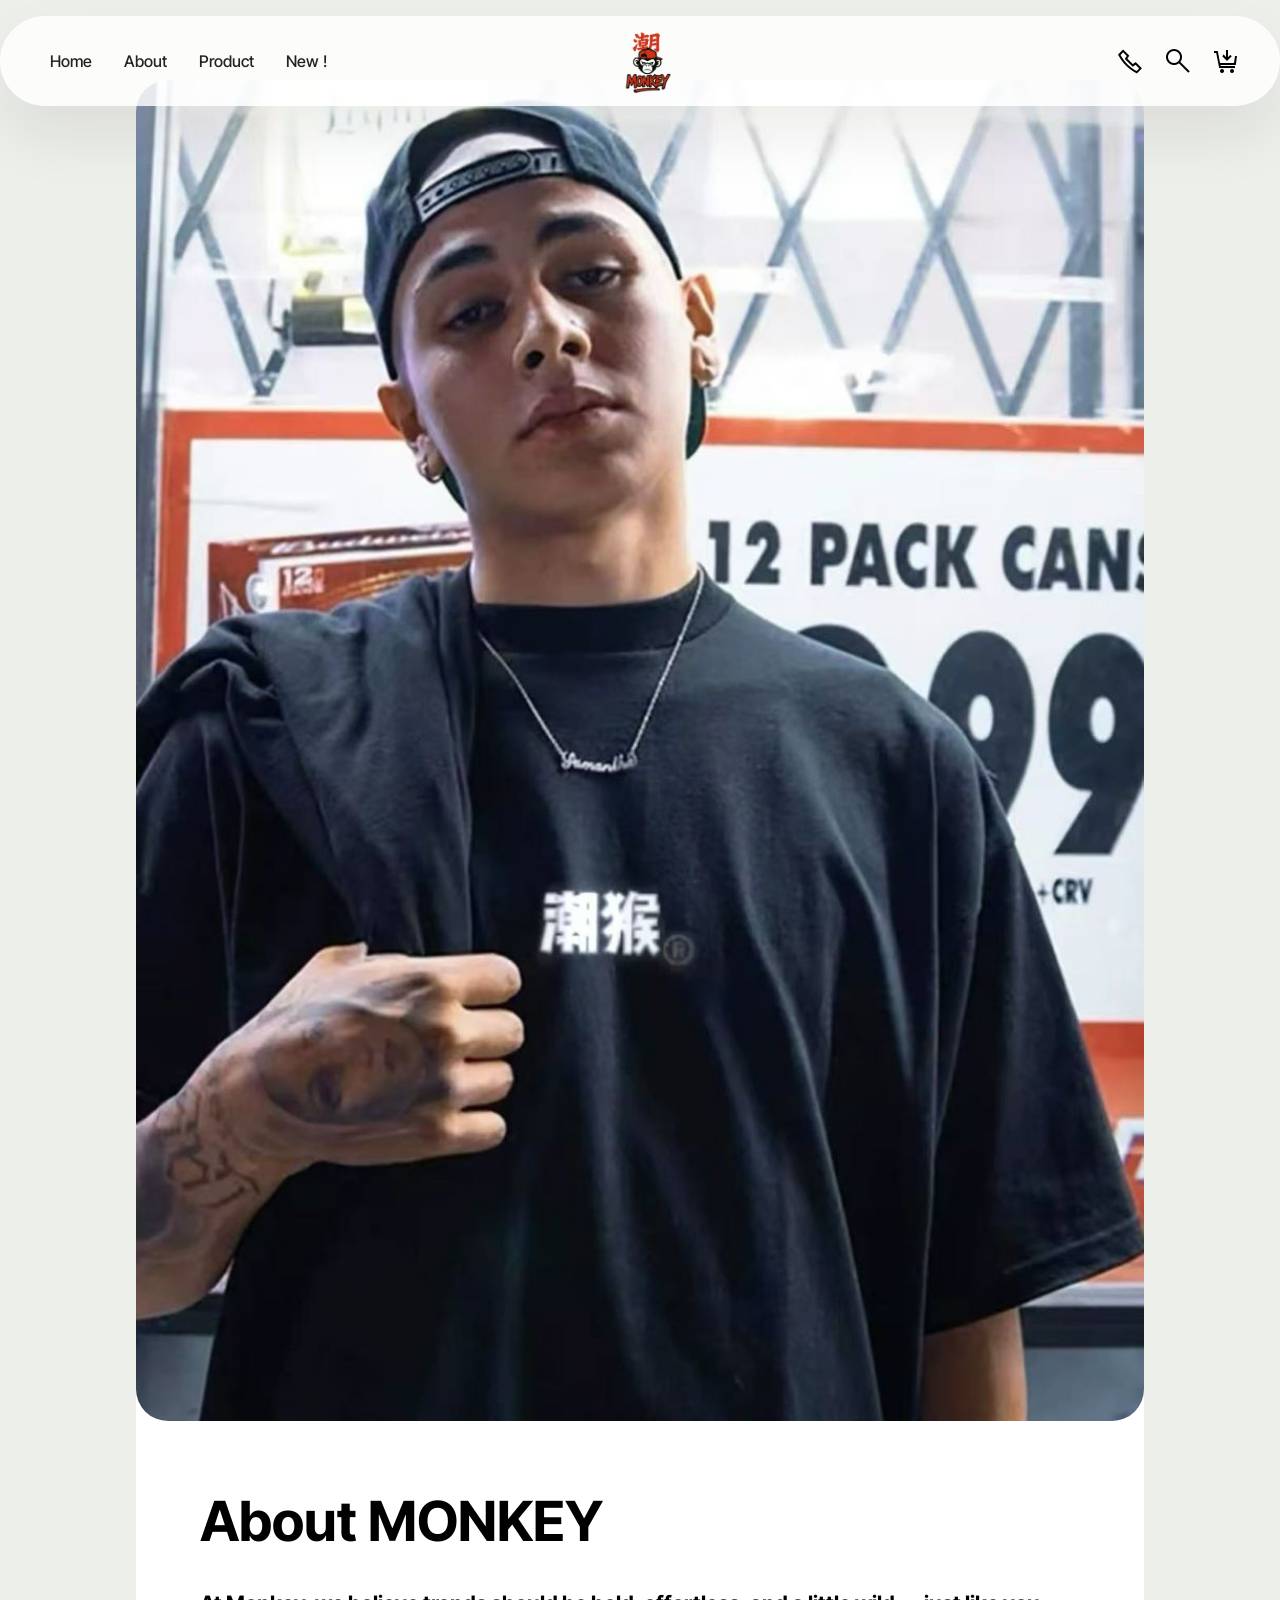
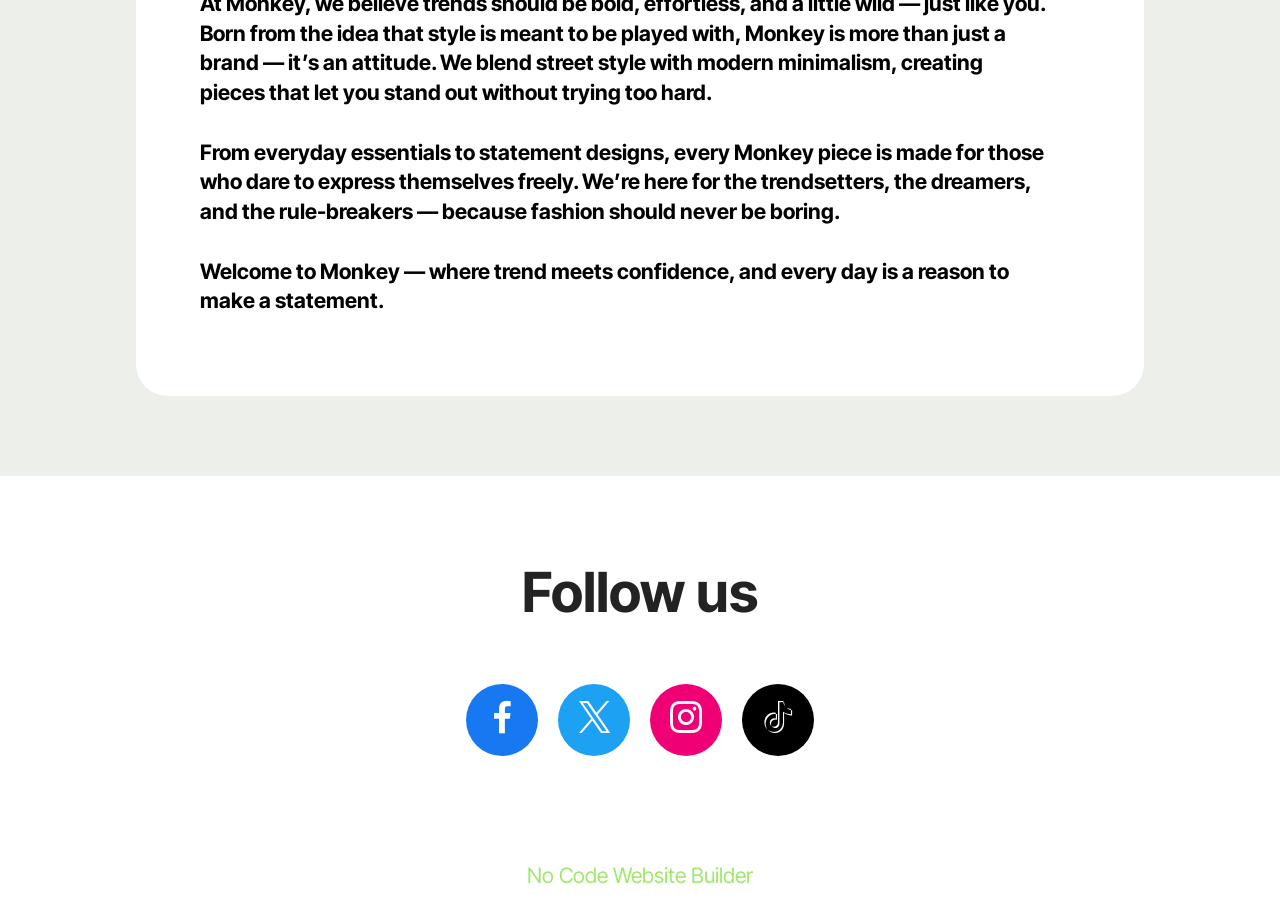
==== page1.html @ bb18af47 "create github pages" ====
<!DOCTYPE html>
<html  >
<head>
  <!-- Site made with Mobirise Website Builder v6.1.4, https://mobirise.com -->
  <meta charset="UTF-8">
  <meta http-equiv="X-UA-Compatible" content="IE=edge">
  <meta name="generator" content="Mobirise v6.1.4, mobirise.com">
  <meta name="viewport" content="width=device-width, initial-scale=1, minimum-scale=1">
  <link rel="shortcut icon" href="assets/images/monkey.jpg" type="image/x-icon">
  <meta name="description" content="">
  
  
  <title>About</title>
  <link rel="stylesheet" href="assets/web/assets/mobirise-icons2/mobirise2.css">
  <link rel="stylesheet" href="assets/bootstrap/css/bootstrap.min.css">
  <link rel="stylesheet" href="assets/dropdown/css/style.css">
  <link rel="stylesheet" href="assets/socicon/css/styles.css">
  <link rel="stylesheet" href="assets/theme/css/style.css">
  <link rel="preload" href="https://fonts.googleapis.com/css?family=Inter+Tight:100,200,300,400,500,600,700,800,900,100i,200i,300i,400i,500i,600i,700i,800i,900i&display=swap" as="style" onload="this.onload=null;this.rel='stylesheet'">
  <noscript><link rel="stylesheet" href="https://fonts.googleapis.com/css?family=Inter+Tight:100,200,300,400,500,600,700,800,900,100i,200i,300i,400i,500i,600i,700i,800i,900i&display=swap"></noscript>
  <link rel="preload" as="style" href="assets/mobirise/css/mbr-additional.css?v=KbBouA"><link rel="stylesheet" href="assets/mobirise/css/mbr-additional.css?v=KbBouA" type="text/css">

  
  
  
</head>
<body>
  
  <section data-bs-version="5.1" class="menu menu3 cid-uYOqZHu98b" once="menu" id="menu03-8">
	

	<nav class="navbar navbar-dropdown navbar-fixed-top navbar-expand-lg">
		<div class="container">
			<div class="navbar-brand">
				<span class="navbar-logo">
					<a href="index.html">
						<img src="assets/images/monkey-remove.png" alt="Mobirise Website Builder" style="height: 4rem;">
					</a>
				</span>
				
			</div>
			<button class="navbar-toggler" type="button" data-toggle="collapse" data-bs-toggle="collapse" data-target="#navbarSupportedContent" data-bs-target="#navbarSupportedContent" aria-controls="navbarNavAltMarkup" aria-expanded="false" aria-label="Toggle navigation">
				<div class="hamburger">
					<span></span>
					<span></span>
					<span></span>
					<span></span>
				</div>
			</button>
			<div class="collapse navbar-collapse" id="navbarSupportedContent">
				<ul class="navbar-nav nav-dropdown nav-right" data-app-modern-menu="true"><li class="nav-item">
						<a class="nav-link link text-black text-primary display-4" href="index.html">Home</a>
					</li><li class="nav-item"><a class="nav-link link text-black text-primary display-4" href="page1.html">About</a></li>
					<li class="nav-item">
						<a class="nav-link link text-black show text-primary display-4" href="page2.html" aria-expanded="false">Product</a>
					</li>
					<li class="nav-item">
						<a class="nav-link link text-black text-primary display-4" href="page3.html">New !</a>
					</li></ul>
				<div class="icons-menu">
					<a class="iconfont-wrapper" href="https://wa.me/601133230899?text=Hi here is MONKEY support ">
						<span class="p-2 mbr-iconfont mobi-mbri-phone mobi-mbri"></span>
					</a>
					<a class="iconfont-wrapper" href="https://mobiri.se">
						<span class="p-2 mbr-iconfont mobi-mbri-search mobi-mbri"></span>
					</a>
					<a class="iconfont-wrapper" href="https://mobiri.se">
						<span class="p-2 mbr-iconfont mobi-mbri-cart-add mobi-mbri"></span>
					</a>
					
				</div>
				
			</div>
		</div>
	</nav>
</section>

<section data-bs-version="5.1" class="article8 cid-uYUTw252ai" id="article08-a">
  

  
  
  <div class="container">
    <div class="row justify-content-center">
      <div class="card col-md-12 col-lg-10">
        <div class="card-wrapper">
          <div class="image-wrapper d-flex justify-content-center mb-4">
            <img src="assets/images/1.jpg" alt="Mobirise Website Builder">
          </div>
          <div class="card-content-text">
            <h3 class="card-title mbr-fonts-style mbr-white mt-3 mb-4 display-2"><strong>About MONKEY</strong></h3>
          <div class="row card-box align-left">
            <div class="item features-without-image col-12">
              <div class="item-wrapper">
                
                <p class="mbr-text mbr-fonts-style display-7"><strong>At Monkey, we believe trends should be bold, effortless, and a little wild — just like you.<br>Born from the idea that style is meant to be played with, Monkey is more than just a brand — it’s an attitude. We blend street style with modern minimalism, creating pieces that let you stand out without trying too hard.<br><br>From everyday essentials to statement designs, every Monkey piece is made for those who dare to express themselves freely. We’re here for the trendsetters, the dreamers, and the rule-breakers — because fashion should never be boring.<br><br>Welcome to Monkey — where trend meets confidence, and every day is a reason to make a statement.</strong></p>
              </div>
            </div>
            
            

            
          </div>
          </div>
        </div>
      </div>
    </div>
  </div>
</section>

<section data-bs-version="5.1" class="social4 cid-uYUTzIT2Ky" id="social04-b">
    
    
    

    <div class="container">
        <div class="media-container-row">
            <div class="col-12">
                <h3 class="mbr-section-title align-center mb-5 mbr-fonts-style display-2">
                    <strong>Follow us</strong>
                </h3>
                <div class="social-list align-center">
                    <a class="iconfont-wrapper bg-facebook m-2 " target="_blank" href="https://mobiri.se">
                        <span class="socicon-facebook socicon"></span>
                    </a>
                    <a class="iconfont-wrapper bg-twitter m-2" href="https://mobiri.se" target="_blank">
                        <span class="socicon-twitter socicon"></span>
                    </a>
                    <a class="iconfont-wrapper bg-instagram m-2" href="https://mobiri.se" target="_blank">
                        <span class="socicon-instagram socicon"></span>
                    </a>
                    
                    
                    
                    
                    
                    <a class="iconfont-wrapper bg-tiktok m-2" href="https://mobiri.se" target="_blank">
                        <span class="socicon-tiktok socicon"></span>
                    </a>
                    
                    
                </div>
            </div>
        </div>
    </div>
</section><section class="display-7" style="padding: 0;align-items: center;justify-content: center;flex-wrap: wrap;    align-content: center;display: flex;position: relative;height: 4rem;"><a href="https://mobiri.se/" style="flex: 1 1;height: 4rem;position: absolute;width: 100%;z-index: 1;"><img alt="" style="height: 4rem;" src="[data-uri]"></a><p style="margin: 0;text-align: center;" class="display-7">&#8204;</p><a style="z-index:1" href="https://mobirise.com/builder/no-code-website-builder.html">No Code Website Builder</a></section><script src="assets/bootstrap/js/bootstrap.bundle.min.js"></script>  <script src="assets/smoothscroll/smooth-scroll.js"></script>  <script src="assets/ytplayer/index.js"></script>  <script src="assets/dropdown/js/navbar-dropdown.js"></script>  <script src="assets/theme/js/script.js"></script>  
  
  
</body>
</html>
---- assets/web/assets/mobirise-icons2/mobirise2.css ----
@font-face {
  font-family: 'Moririse2';
  font-display: swap;
  src:  url('mobirise2.eot?f2bix4');
  src:  url('mobirise2.eot?f2bix4#iefix') format('embedded-opentype'),
    url('mobirise2.ttf?f2bix4') format('truetype'),
    url('mobirise2.woff?f2bix4') format('woff'),
    url('mobirise2.svg?f2bix4#mobirise2') format('svg');
  font-weight: normal;
  font-style: normal;
}

[class^="mobi-"], [class*=" mobi-"] {
  /* use !important to prevent issues with browser extensions that change fonts */
  font-family: 'Moririse2' !important;
  speak: none;
  font-style: normal;
  font-weight: normal;
  font-variant: normal;
  text-transform: none;
  line-height: 1;

  /* Better Font Rendering =========== */
  -webkit-font-smoothing: antialiased;
  -moz-osx-font-smoothing: grayscale;
}

.mobi-mbri-add-submenu:before {
  content: "\e900";
}
.mobi-mbri-alert:before {
  content: "\e901";
}
.mobi-mbri-align-center:before {
  content: "\e902";
}
.mobi-mbri-align-justify:before {
  content: "\e903";
}
.mobi-mbri-align-left:before {
  content: "\e904";
}
.mobi-mbri-align-right:before {
  content: "\e905";
}
.mobi-mbri-android:before {
  content: "\e906";
}
.mobi-mbri-apple:before {
  content: "\e907";
}
.mobi-mbri-arrow-down:before {
  content: "\e908";
}
.mobi-mbri-arrow-next:before {
  content: "\e909";
}
.mobi-mbri-arrow-prev:before {
  content: "\e90a";
}
.mobi-mbri-arrow-up:before {
  content: "\e90b";
}
.mobi-mbri-bold:before {
  content: "\e90c";
}
.mobi-mbri-bookmark:before {
  content: "\e90d";
}
.mobi-mbri-bootstrap:before {
  content: "\e90e";
}
.mobi-mbri-briefcase:before {
  content: "\e90f";
}
.mobi-mbri-browse:before {
  content: "\e910";
}
.mobi-mbri-bulleted-list:before {
  content: "\e911";
}
.mobi-mbri-calendar:before {
  content: "\e912";
}
.mobi-mbri-camera:before {
  content: "\e913";
}
.mobi-mbri-cart-add:before {
  content: "\e914";
}
.mobi-mbri-cart-full:before {
  content: "\e915";
}
.mobi-mbri-cash:before {
  content: "\e916";
}
.mobi-mbri-change-style:before {
  content: "\e917";
}
.mobi-mbri-chat:before {
  content: "\e918";
}
.mobi-mbri-clock:before {
  content: "\e919";
}
.mobi-mbri-close:before {
  content: "\e91a";
}
.mobi-mbri-cloud:before {
  content: "\e91b";
}
.mobi-mbri-code:before {
  content: "\e91c";
}
.mobi-mbri-contact-form:before {
  content: "\e91d";
}
.mobi-mbri-credit-card:before {
  content: "\e91e";
}
.mobi-mbri-cursor-click:before {
  content: "\e91f";
}
.mobi-mbri-cust-feedback:before {
  content: "\e920";
}
.mobi-mbri-database:before {
  content: "\e921";
}
.mobi-mbri-delivery:before {
  content: "\e922";
}
.mobi-mbri-desktop:before {
  content: "\e923";
}
.mobi-mbri-devices:before {
  content: "\e924";
}
.mobi-mbri-down:before {
  content: "\e925";
}
.mobi-mbri-download-2:before {
  content: "\e926";
}
.mobi-mbri-download:before {
  content: "\e927";
}
.mobi-mbri-drag-n-drop-2:before {
  content: "\e928";
}
.mobi-mbri-drag-n-drop:before {
  content: "\e929";
}
.mobi-mbri-edit-2:before {
  content: "\e92a";
}
.mobi-mbri-edit:before {
  content: "\e92b";
}
.mobi-mbri-error:before {
  content: "\e92c";
}
.mobi-mbri-extension:before {
  content: "\e92d";
}
.mobi-mbri-features:before {
  content: "\e92e";
}
.mobi-mbri-file:before {
  content: "\e92f";
}
.mobi-mbri-flag:before {
  content: "\e930";
}
.mobi-mbri-folder:before {
  content: "\e931";
}
.mobi-mbri-gift:before {
  content: "\e932";
}
.mobi-mbri-github:before {
  content: "\e933";
}
.mobi-mbri-globe-2:before {
  content: "\e934";
}
.mobi-mbri-globe:before {
  content: "\e935";
}
.mobi-mbri-growing-chart:before {
  content: "\e936";
}
.mobi-mbri-hearth:before {
  content: "\e937";
}
.mobi-mbri-help:before {
  content: "\e938";
}
.mobi-mbri-home:before {
  content: "\e939";
}
.mobi-mbri-hot-cup:before {
  content: "\e93a";
}
.mobi-mbri-idea:before {
  content: "\e93b";
}
.mobi-mbri-image-gallery:before {
  content: "\e93c";
}
.mobi-mbri-image-slider:before {
  content: "\e93d";
}
.mobi-mbri-info:before {
  content: "\e93e";
}
.mobi-mbri-italic:before {
  content: "\e93f";
}
.mobi-mbri-key:before {
  content: "\e940";
}
.mobi-mbri-laptop:before {
  content: "\e941";
}
.mobi-mbri-layers:before {
  content: "\e942";
}
.mobi-mbri-left-right:before {
  content: "\e943";
}
.mobi-mbri-left:before {
  content: "\e944";
}
.mobi-mbri-letter:before {
  content: "\e945";
}
.mobi-mbri-like:before {
  content: "\e946";
}
.mobi-mbri-link:before {
  content: "\e947";
}
.mobi-mbri-lock:before {
  content: "\e948";
}
.mobi-mbri-login:before {
  content: "\e949";
}
.mobi-mbri-logout:before {
  content: "\e94a";
}
.mobi-mbri-magic-stick:before {
  content: "\e94b";
}
.mobi-mbri-map-pin:before {
  content: "\e94c";
}
.mobi-mbri-menu:before {
  content: "\e94d";
}
.mobi-mbri-mobile-2:before {
  content: "\e94e";
}
.mobi-mbri-mobile-horizontal:before {
  content: "\e94f";
}
.mobi-mbri-mobile:before {
  content: "\e950";
}
.mobi-mbri-mobirise:before {
  content: "\e951";
}
.mobi-mbri-more-horizontal:before {
  content: "\e952";
}
.mobi-mbri-more-vertical:before {
  content: "\e953";
}
.mobi-mbri-music:before {
  content: "\e954";
}
.mobi-mbri-new-file:before {
  content: "\e955";
}
.mobi-mbri-numbered-list:before {
  content: "\e956";
}
.mobi-mbri-opened-folder:before {
  content: "\e957";
}
.mobi-mbri-pages:before {
  content: "\e958";
}
.mobi-mbri-paper-plane:before {
  content: "\e959";
}
.mobi-mbri-paperclip:before {
  content: "\e95a";
}
.mobi-mbri-phone:before {
  content: "\e95b";
}
.mobi-mbri-photo:before {
  content: "\e95c";
}
.mobi-mbri-photos:before {
  content: "\e95d";
}
.mobi-mbri-pin:before {
  content: "\e95e";
}
.mobi-mbri-play:before {
  content: "\e95f";
}
.mobi-mbri-plus:before {
  content: "\e960";
}
.mobi-mbri-preview:before {
  content: "\e961";
}
.mobi-mbri-print:before {
  content: "\e962";
}
.mobi-mbri-protect:before {
  content: "\e963";
}
.mobi-mbri-question:before {
  content: "\e964";
}
.mobi-mbri-quote-left:before {
  content: "\e965";
}
.mobi-mbri-quote-right:before {
  content: "\e966";
}
.mobi-mbri-redo:before {
  content: "\e967";
}
.mobi-mbri-refresh:before {
  content: "\e968";
}
.mobi-mbri-responsive-2:before {
  content: "\e969";
}
.mobi-mbri-responsive:before {
  content: "\e96a";
}
.mobi-mbri-right:before {
  content: "\e96b";
}
.mobi-mbri-rocket:before {
  content: "\e96c";
}
.mobi-mbri-sad-face:before {
  content: "\e96d";
}
.mobi-mbri-sale:before {
  content: "\e96e";
}
.mobi-mbri-save:before {
  content: "\e96f";
}
.mobi-mbri-search:before {
  content: "\e970";
}
.mobi-mbri-setting-2:before {
  content: "\e971";
}
.mobi-mbri-setting-3:before {
  content: "\e972";
}
.mobi-mbri-setting:before {
  content: "\e973";
}
.mobi-mbri-share:before {
  content: "\e974";
}
.mobi-mbri-shopping-bag:before {
  content: "\e975";
}
.mobi-mbri-shopping-basket:before {
  content: "\e976";
}
.mobi-mbri-shopping-cart:before {
  content: "\e977";
}
.mobi-mbri-sites:before {
  content: "\e978";
}
.mobi-mbri-smile-face:before {
  content: "\e979";
}
.mobi-mbri-speed:before {
  content: "\e97a";
}
.mobi-mbri-star:before {
  content: "\e97b";
}
.mobi-mbri-success:before {
  content: "\e97c";
}
.mobi-mbri-sun:before {
  content: "\e97d";
}
.mobi-mbri-sun2:before {
  content: "\e97e";
}
.mobi-mbri-tablet-vertical:before {
  content: "\e97f";
}
.mobi-mbri-tablet:before {
  content: "\e980";
}
.mobi-mbri-target:before {
  content: "\e981";
}
.mobi-mbri-timer:before {
  content: "\e982";
}
.mobi-mbri-to-ftp:before {
  content: "\e983";
}
.mobi-mbri-to-local-drive:before {
  content: "\e984";
}
.mobi-mbri-touch-swipe:before {
  content: "\e985";
}
.mobi-mbri-touch:before {
  content: "\e986";
}
.mobi-mbri-trash:before {
  content: "\e987";
}
.mobi-mbri-underline:before {
  content: "\e988";
}
.mobi-mbri-undo:before {
  content: "\e989";
}
.mobi-mbri-unlink:before {
  content: "\e98a";
}
.mobi-mbri-unlock:before {
  content: "\e98b";
}
.mobi-mbri-up-down:before {
  content: "\e98c";
}
.mobi-mbri-up:before {
  content: "\e98d";
}
.mobi-mbri-update:before {
  content: "\e98e";
}
.mobi-mbri-upload-2:before {
  content: "\e98f";
}
.mobi-mbri-upload:before {
  content: "\e990";
}
.mobi-mbri-user-2:before {
  content: "\e991";
}
.mobi-mbri-user:before {
  content: "\e992";
}
.mobi-mbri-users:before {
  content: "\e993";
}
.mobi-mbri-video-play:before {
  content: "\e994";
}
.mobi-mbri-video:before {
  content: "\e995";
}
.mobi-mbri-watch:before {
  content: "\e996";
}
.mobi-mbri-website-theme-2:before {
  content: "\e997";
}
.mobi-mbri-website-theme:before {
  content: "\e998";
}
.mobi-mbri-wifi:before {
  content: "\e999";
}
.mobi-mbri-windows:before {
  content: "\e99a";
}
.mobi-mbri-zoom-in:before {
  content: "\e99b";
}
.mobi-mbri-zoom-out:before {
  content: "\e99c";
}
---- assets/dropdown/css/style.css ----
.navbar-dropdown {
  left: 0;
  padding: 0;
  position: absolute;
  right: 0;
  top: 0;
  transition: all 0.45s ease;
  z-index: 1030;
  background: #282828; }
  .navbar-dropdown .navbar-logo {
    margin-right: 0.8rem;
    transition: margin 0.3s ease-in-out;
    vertical-align: middle; }
    .navbar-dropdown .navbar-logo img {
      height: 3.125rem;
      transition: all 0.3s ease-in-out; }
    .navbar-dropdown .navbar-logo.mbr-iconfont {
      font-size: 3.125rem;
      line-height: 3.125rem; }
  .navbar-dropdown .navbar-caption {
    font-weight: 700;
    white-space: normal;
    vertical-align: -4px;
    line-height: 3.125rem !important; }
    .navbar-dropdown .navbar-caption, .navbar-dropdown .navbar-caption:hover {
      color: inherit;
      text-decoration: none; }
  .navbar-dropdown .mbr-iconfont + .navbar-caption {
    vertical-align: -1px; }
  .navbar-dropdown.navbar-fixed-top {
    position: fixed; }
  .navbar-dropdown .navbar-brand span {
    vertical-align: -4px; }
  .navbar-dropdown.bg-color.transparent {
    background: none; }
  .navbar-dropdown.navbar-short .navbar-brand {
    padding: 0.625rem 0; }
    .navbar-dropdown.navbar-short .navbar-brand span {
      vertical-align: -1px; }
  .navbar-dropdown.navbar-short .navbar-caption {
    line-height: 2.375rem !important;
    vertical-align: -2px; }
  .navbar-dropdown.navbar-short .navbar-logo {
    margin-right: 0.5rem; }
    .navbar-dropdown.navbar-short .navbar-logo img {
      height: 2.375rem; }
    .navbar-dropdown.navbar-short .navbar-logo.mbr-iconfont {
      font-size: 2.375rem;
      line-height: 2.375rem; }
  .navbar-dropdown.navbar-short .mbr-table-cell {
    height: 3.625rem; }
  .navbar-dropdown .navbar-close {
    left: 0.6875rem;
    position: fixed;
    top: 0.75rem;
    z-index: 1000; }
  .navbar-dropdown .hamburger-icon {
    content: "";
    display: inline-block;
    vertical-align: middle;
    width: 16px;
    -webkit-box-shadow: 0 -6px 0 1px #282828,0 0 0 1px #282828,0 6px 0 1px #282828;
    -moz-box-shadow: 0 -6px 0 1px #282828,0 0 0 1px #282828,0 6px 0 1px #282828;
    box-shadow: 0 -6px 0 1px #282828,0 0 0 1px #282828,0 6px 0 1px #282828; }

.dropdown-menu .dropdown-toggle[data-toggle="dropdown-submenu"]::after {
  border-bottom: 0.35em solid transparent;
  border-left: 0.35em solid;
  border-right: 0;
  border-top: 0.35em solid transparent;
  margin-left: 0.3rem; }

.dropdown-menu .dropdown-item:focus {
  outline: 0; }

.nav-dropdown {
  font-size: 0.75rem;
  font-weight: 500;
  height: auto !important; }
  .nav-dropdown .nav-btn {
    padding-left: 1rem; }
  .nav-dropdown .link {
    margin: .667em 1.667em;
    font-weight: 500;
    padding: 0;
    transition: color .2s ease-in-out; }
    .nav-dropdown .link.dropdown-toggle {
      margin-right: 2.583em; }
      .nav-dropdown .link.dropdown-toggle::after {
        margin-left: .25rem;
        border-top: 0.35em solid;
        border-right: 0.35em solid transparent;
        border-left: 0.35em solid transparent;
        border-bottom: 0; }
      .nav-dropdown .link.dropdown-toggle[aria-expanded="true"] {
        margin: 0;
        padding: 0.667em 3.263em  0.667em 1.667em; }
  .nav-dropdown .link::after,
  .nav-dropdown .dropdown-item::after {
    color: inherit; }
  .nav-dropdown .btn {
    font-size: 0.75rem;
    font-weight: 700;
    letter-spacing: 0;
    margin-bottom: 0;
    padding-left: 1.25rem;
    padding-right: 1.25rem; }
  .nav-dropdown .dropdown-menu {
    border-radius: 0;
    border: 0;
    left: 0;
    margin: 0;
    padding-bottom: 1.25rem;
    padding-top: 1.25rem;
    position: relative; }
  .nav-dropdown .dropdown-submenu {
    margin-left: 0.125rem;
    top: 0; }
  .nav-dropdown .dropdown-item {
    font-weight: 500;
    line-height: 2;
    padding: 0.3846em 4.615em 0.3846em 1.5385em;
    position: relative;
    transition: color .2s ease-in-out, background-color .2s ease-in-out; }
    .nav-dropdown .dropdown-item::after {
      margin-top: -0.3077em;
      position: absolute;
      right: 1.1538em;
      top: 50%; }
    .nav-dropdown .dropdown-item:focus, .nav-dropdown .dropdown-item:hover {
      background: none; }

@media (max-width: 767px) {
  .nav-dropdown.navbar-toggleable-sm {
    bottom: 0;
    display: none;
    left: 0;
    overflow-x: hidden;
    position: fixed;
    top: 0;
    transform: translateX(-100%);
    -ms-transform: translateX(-100%);
    -webkit-transform: translateX(-100%);
    width: 18.75rem;
    z-index: 999; } }
.nav-dropdown.navbar-toggleable-xl {
  bottom: 0;
  display: none;
  left: 0;
  overflow-x: hidden;
  position: fixed;
  top: 0;
  transform: translateX(-100%);
  -ms-transform: translateX(-100%);
  -webkit-transform: translateX(-100%);
  width: 18.75rem;
  z-index: 999; }

.nav-dropdown-sm {
  display: block !important;
  overflow-x: hidden;
  overflow: auto;
  padding-top: 3.875rem; }
  .nav-dropdown-sm::after {
    content: "";
    display: block;
    height: 3rem;
    width: 100%; }
  .nav-dropdown-sm.collapse.in ~ .navbar-close {
    display: block !important; }
  .nav-dropdown-sm.collapsing, .nav-dropdown-sm.collapse.in {
    transform: translateX(0);
    -ms-transform: translateX(0);
    -webkit-transform: translateX(0);
    transition: all 0.25s ease-out;
    -webkit-transition: all 0.25s ease-out;
    background: #282828; }
  .nav-dropdown-sm.collapsing[aria-expanded="false"] {
    transform: translateX(-100%);
    -ms-transform: translateX(-100%);
    -webkit-transform: translateX(-100%); }
  .nav-dropdown-sm .nav-item {
    display: block;
    margin-left: 0 !important;
    padding-left: 0; }
  .nav-dropdown-sm .link,
  .nav-dropdown-sm .dropdown-item {
    border-top: 1px dotted rgba(255, 255, 255, 0.1);
    font-size: 0.8125rem;
    line-height: 1.6;
    margin: 0 !important;
    padding: 0.875rem 2.4rem 0.875rem 1.5625rem !important;
    position: relative;
    white-space: normal; }
    .nav-dropdown-sm .link:focus, .nav-dropdown-sm .link:hover,
    .nav-dropdown-sm .dropdown-item:focus,
    .nav-dropdown-sm .dropdown-item:hover {
      background: rgba(0, 0, 0, 0.2) !important;
      color: #c0a375; }
  .nav-dropdown-sm .nav-btn {
    position: relative;
    padding: 1.5625rem 1.5625rem 0 1.5625rem; }
    .nav-dropdown-sm .nav-btn::before {
      border-top: 1px dotted rgba(255, 255, 255, 0.1);
      content: "";
      left: 0;
      position: absolute;
      top: 0;
      width: 100%; }
    .nav-dropdown-sm .nav-btn + .nav-btn {
      padding-top: 0.625rem; }
      .nav-dropdown-sm .nav-btn + .nav-btn::before {
        display: none; }
  .nav-dropdown-sm .btn {
    padding: 0.625rem 0; }
  .nav-dropdown-sm .dropdown-toggle[data-toggle="dropdown-submenu"]::after {
    margin-left: .25rem;
    border-top: 0.35em solid;
    border-right: 0.35em solid transparent;
    border-left: 0.35em solid transparent;
    border-bottom: 0; }
  .nav-dropdown-sm .dropdown-toggle[data-toggle="dropdown-submenu"][aria-expanded="true"]::after {
    border-top: 0;
    border-right: 0.35em solid transparent;
    border-left: 0.35em solid transparent;
    border-bottom: 0.35em solid; }
  .nav-dropdown-sm .dropdown-menu {
    margin: 0;
    padding: 0;
    position: relative;
    top: 0;
    left: 0;
    width: 100%;
    border: 0;
    float: none;
    border-radius: 0;
    background: none; }
  .nav-dropdown-sm .dropdown-submenu {
    left: 100%;
    margin-left: 0.125rem;
    margin-top: -1.25rem;
    top: 0; }

.navbar-toggleable-sm .nav-dropdown .dropdown-menu {
  position: absolute; }

.navbar-toggleable-sm .nav-dropdown .dropdown-submenu {
  left: 100%;
  margin-left: 0.125rem;
  margin-top: -1.25rem;
  top: 0; }

.navbar-toggleable-sm.opened .nav-dropdown .dropdown-menu {
  position: relative; }

.navbar-toggleable-sm.opened .nav-dropdown .dropdown-submenu {
  left: 0;
  margin-left: 00rem;
  margin-top: 0rem;
  top: 0; }

.is-builder .nav-dropdown.collapsing {
  transition: none !important; }
---- assets/socicon/css/styles.css ----
@charset "UTF-8";

@font-face {
  font-family: 'Socicon';
  src:  url('../fonts/socicon.eot');
  src:  url('../fonts/socicon.eot?#iefix') format('embedded-opentype'),
    url('../fonts/socicon.woff2') format('woff2'),
    url('../fonts/socicon.ttf') format('truetype'),
    url('../fonts/socicon.woff') format('woff'),
    url('../fonts/socicon.svg#socicon') format('svg');
  font-weight: normal;
  font-style: normal;
  font-display: swap;
}

[data-icon]:before {
  font-family: "socicon" !important;
  content: attr(data-icon);
  font-style: normal !important;
  font-weight: normal !important;
  font-variant: normal !important;
  text-transform: none !important;
  speak: none;
  line-height: 1;
  -webkit-font-smoothing: antialiased;
  -moz-osx-font-smoothing: grayscale;
}

[class^="socicon-"], [class*=" socicon-"] {
  /* use !important to prevent issues with browser extensions that change fonts */
  font-family: 'Socicon' !important;
  speak: none;
  font-style: normal;
  font-weight: normal;
  font-variant: normal;
  text-transform: none;
  line-height: 1;

  /* Better Font Rendering =========== */
  -webkit-font-smoothing: antialiased;
  -moz-osx-font-smoothing: grayscale;
}

.socicon-500px:before {
  content: "\e000";
}
.socicon-8tracks:before {
  content: "\e001";
}
.socicon-airbnb:before {
  content: "\e002";
}
.socicon-alliance:before {
  content: "\e003";
}
.socicon-amazon:before {
  content: "\e004";
}
.socicon-amplement:before {
  content: "\e005";
}
.socicon-android:before {
  content: "\e006";
}
.socicon-angellist:before {
  content: "\e007";
}
.socicon-apple:before {
  content: "\e008";
}
.socicon-appnet:before {
  content: "\e009";
}
.socicon-baidu:before {
  content: "\e00a";
}
.socicon-bandcamp:before {
  content: "\e00b";
}
.socicon-battlenet:before {
  content: "\e00c";
}
.socicon-mixer:before {
  content: "\e00d";
}
.socicon-bebee:before {
  content: "\e00e";
}
.socicon-bebo:before {
  content: "\e00f";
}
.socicon-behance:before {
  content: "\e010";
}
.socicon-blizzard:before {
  content: "\e011";
}
.socicon-blogger:before {
  content: "\e012";
}
.socicon-buffer:before {
  content: "\e013";
}
.socicon-chrome:before {
  content: "\e014";
}
.socicon-coderwall:before {
  content: "\e015";
}
.socicon-curse:before {
  content: "\e016";
}
.socicon-dailymotion:before {
  content: "\e017";
}
.socicon-deezer:before {
  content: "\e018";
}
.socicon-delicious:before {
  content: "\e019";
}
.socicon-deviantart:before {
  content: "\e01a";
}
.socicon-diablo:before {
  content: "\e01b";
}
.socicon-digg:before {
  content: "\e01c";
}
.socicon-discord:before {
  content: "\e01d";
}
.socicon-disqus:before {
  content: "\e01e";
}
.socicon-douban:before {
  content: "\e01f";
}
.socicon-draugiem:before {
  content: "\e020";
}
.socicon-dribbble:before {
  content: "\e021";
}
.socicon-drupal:before {
  content: "\e022";
}
.socicon-ebay:before {
  content: "\e023";
}
.socicon-ello:before {
  content: "\e024";
}
.socicon-endomodo:before {
  content: "\e025";
}
.socicon-envato:before {
  content: "\e026";
}
.socicon-etsy:before {
  content: "\e027";
}
.socicon-facebook:before {
  content: "\e028";
}
.socicon-feedburner:before {
  content: "\e029";
}
.socicon-filmweb:before {
  content: "\e02a";
}
.socicon-firefox:before {
  content: "\e02b";
}
.socicon-flattr:before {
  content: "\e02c";
}
.socicon-flickr:before {
  content: "\e02d";
}
.socicon-formulr:before {
  content: "\e02e";
}
.socicon-forrst:before {
  content: "\e02f";
}
.socicon-foursquare:before {
  content: "\e030";
}
.socicon-friendfeed:before {
  content: "\e031";
}
.socicon-github:before {
  content: "\e032";
}
.socicon-goodreads:before {
  content: "\e033";
}
.socicon-google:before {
  content: "\e034";
}
.socicon-googlescholar:before {
  content: "\e035";
}
.socicon-googlegroups:before {
  content: "\e036";
}
.socicon-googlephotos:before {
  content: "\e037";
}
.socicon-googleplus:before {
  content: "\e038";
}
.socicon-grooveshark:before {
  content: "\e039";
}
.socicon-hackerrank:before {
  content: "\e03a";
}
.socicon-hearthstone:before {
  content: "\e03b";
}
.socicon-hellocoton:before {
  content: "\e03c";
}
.socicon-heroes:before {
  content: "\e03d";
}
.socicon-smashcast:before {
  content: "\e03e";
}
.socicon-horde:before {
  content: "\e03f";
}
.socicon-houzz:before {
  content: "\e040";
}
.socicon-icq:before {
  content: "\e041";
}
.socicon-identica:before {
  content: "\e042";
}
.socicon-imdb:before {
  content: "\e043";
}
.socicon-instagram:before {
  content: "\e044";
}
.socicon-issuu:before {
  content: "\e045";
}
.socicon-istock:before {
  content: "\e046";
}
.socicon-itunes:before {
  content: "\e047";
}
.socicon-keybase:before {
  content: "\e048";
}
.socicon-lanyrd:before {
  content: "\e049";
}
.socicon-lastfm:before {
  content: "\e04a";
}
.socicon-line:before {
  content: "\e04b";
}
.socicon-linkedin:before {
  content: "\e04c";
}
.socicon-livejournal:before {
  content: "\e04d";
}
.socicon-lyft:before {
  content: "\e04e";
}
.socicon-macos:before {
  content: "\e04f";
}
.socicon-mail:before {
  content: "\e050";
}
.socicon-medium:before {
  content: "\e051";
}
.socicon-meetup:before {
  content: "\e052";
}
.socicon-mixcloud:before {
  content: "\e053";
}
.socicon-modelmayhem:before {
  content: "\e054";
}
.socicon-mumble:before {
  content: "\e055";
}
.socicon-myspace:before {
  content: "\e056";
}
.socicon-newsvine:before {
  content: "\e057";
}
.socicon-nintendo:before {
  content: "\e058";
}
.socicon-npm:before {
  content: "\e059";
}
.socicon-odnoklassniki:before {
  content: "\e05a";
}
.socicon-openid:before {
  content: "\e05b";
}
.socicon-opera:before {
  content: "\e05c";
}
.socicon-outlook:before {
  content: "\e05d";
}
.socicon-overwatch:before {
  content: "\e05e";
}
.socicon-patreon:before {
  content: "\e05f";
}
.socicon-paypal:before {
  content: "\e060";
}
.socicon-periscope:before {
  content: "\e061";
}
.socicon-persona:before {
  content: "\e062";
}
.socicon-pinterest:before {
  content: "\e063";
}
.socicon-play:before {
  content: "\e064";
}
.socicon-player:before {
  content: "\e065";
}
.socicon-playstation:before {
  content: "\e066";
}
.socicon-pocket:before {
  content: "\e067";
}
.socicon-qq:before {
  content: "\e068";
}
.socicon-quora:before {
  content: "\e069";
}
.socicon-raidcall:before {
  content: "\e06a";
}
.socicon-ravelry:before {
  content: "\e06b";
}
.socicon-reddit:before {
  content: "\e06c";
}
.socicon-renren:before {
  content: "\e06d";
}
.socicon-researchgate:before {
  content: "\e06e";
}
.socicon-residentadvisor:before {
  content: "\e06f";
}
.socicon-reverbnation:before {
  content: "\e070";
}
.socicon-rss:before {
  content: "\e071";
}
.socicon-sharethis:before {
  content: "\e072";
}
.socicon-skype:before {
  content: "\e073";
}
.socicon-slideshare:before {
  content: "\e074";
}
.socicon-smugmug:before {
  content: "\e075";
}
.socicon-snapchat:before {
  content: "\e076";
}
.socicon-songkick:before {
  content: "\e077";
}
.socicon-soundcloud:before {
  content: "\e078";
}
.socicon-spotify:before {
  content: "\e079";
}
.socicon-stackexchange:before {
  content: "\e07a";
}
.socicon-stackoverflow:before {
  content: "\e07b";
}
.socicon-starcraft:before {
  content: "\e07c";
}
.socicon-stayfriends:before {
  content: "\e07d";
}
.socicon-steam:before {
  content: "\e07e";
}
.socicon-storehouse:before {
  content: "\e07f";
}
.socicon-strava:before {
  content: "\e080";
}
.socicon-streamjar:before {
  content: "\e081";
}
.socicon-stumbleupon:before {
  content: "\e082";
}
.socicon-swarm:before {
  content: "\e083";
}
.socicon-teamspeak:before {
  content: "\e084";
}
.socicon-teamviewer:before {
  content: "\e085";
}
.socicon-technorati:before {
  content: "\e086";
}
.socicon-telegram:before {
  content: "\e087";
}
.socicon-tripadvisor:before {
  content: "\e088";
}
.socicon-tripit:before {
  content: "\e089";
}
.socicon-triplej:before {
  content: "\e08a";
}
.socicon-tumblr:before {
  content: "\e08b";
}
.socicon-twitch:before {
  content: "\e08c";
}
.socicon-twitter:before {
  content: "\e08d";
}
.socicon-uber:before {
  content: "\e08e";
}
.socicon-ventrilo:before {
  content: "\e08f";
}
.socicon-viadeo:before {
  content: "\e090";
}
.socicon-viber:before {
  content: "\e091";
}
.socicon-viewbug:before {
  content: "\e092";
}
.socicon-vimeo:before {
  content: "\e093";
}
.socicon-vine:before {
  content: "\e094";
}
.socicon-vkontakte:before {
  content: "\e095";
}
.socicon-warcraft:before {
  content: "\e096";
}
.socicon-wechat:before {
  content: "\e097";
}
.socicon-weibo:before {
  content: "\e098";
}
.socicon-whatsapp:before {
  content: "\e099";
}
.socicon-wikipedia:before {
  content: "\e09a";
}
.socicon-windows:before {
  content: "\e09b";
}
.socicon-wordpress:before {
  content: "\e09c";
}
.socicon-wykop:before {
  content: "\e09d";
}
.socicon-xbox:before {
  content: "\e09e";
}
.socicon-xing:before {
  content: "\e09f";
}
.socicon-yahoo:before {
  content: "\e0a0";
}
.socicon-yammer:before {
  content: "\e0a1";
}
.socicon-yandex:before {
  content: "\e0a2";
}
.socicon-yelp:before {
  content: "\e0a3";
}
.socicon-younow:before {
  content: "\e0a4";
}
.socicon-youtube:before {
  content: "\e0a5";
}
.socicon-zapier:before {
  content: "\e0a6";
}
.socicon-zerply:before {
  content: "\e0a7";
}
.socicon-zomato:before {
  content: "\e0a8";
}
.socicon-zynga:before {
  content: "\e0a9";
}
.socicon-bluesky:before {
  content: "\e0aa";
}
.socicon-threads:before {
  content: "\e0ab";
}
.socicon-spreadshirt:before {
  content: "\e901";
}
.socicon-gamejolt:before {
  content: "\e902";
}
.socicon-trello:before {
  content: "\e903";
}
.socicon-tunein:before {
  content: "\e904";
}
.socicon-bloglovin:before {
  content: "\e905";
}
.socicon-gamewisp:before {
  content: "\e906";
}
.socicon-messenger:before {
  content: "\e907";
}
.socicon-pandora:before {
  content: "\e908";
}
.socicon-augment:before {
  content: "\e909";
}
.socicon-bitbucket:before {
  content: "\e90a";
}
.socicon-fyuse:before {
  content: "\e90b";
}
.socicon-yt-gaming:before {
  content: "\e90c";
}
.socicon-sketchfab:before {
  content: "\e90d";
}
.socicon-mobcrush:before {
  content: "\e90e";
}
.socicon-microsoft:before {
  content: "\e90f";
}
.socicon-realtor:before {
  content: "\e910";
}
.socicon-tidal:before {
  content: "\e911";
}
.socicon-qobuz:before {
  content: "\e912";
}
.socicon-natgeo:before {
  content: "\e913";
}
.socicon-mastodon:before {
  content: "\e914";
}
.socicon-unsplash:before {
  content: "\e915";
}
.socicon-homeadvisor:before {
  content: "\e916";
}
.socicon-angieslist:before {
  content: "\e917";
}
.socicon-codepen:before {
  content: "\e918";
}
.socicon-slack:before {
  content: "\e919";
}
.socicon-openaigym:before {
  content: "\e91a";
}
.socicon-logmein:before {
  content: "\e91b";
}
.socicon-fiverr:before {
  content: "\e91c";
}
.socicon-gotomeeting:before {
  content: "\e91d";
}
.socicon-aliexpress:before {
  content: "\e91e";
}
.socicon-guru:before {
  content: "\e91f";
}
.socicon-appstore:before {
  content: "\e920";
}
.socicon-homes:before {
  content: "\e921";
}
.socicon-zoom:before {
  content: "\e922";
}
.socicon-alibaba:before {
  content: "\e923";
}
.socicon-craigslist:before {
  content: "\e924";
}
.socicon-wix:before {
  content: "\e925";
}
.socicon-redfin:before {
  content: "\e926";
}
.socicon-googlecalendar:before {
  content: "\e927";
}
.socicon-shopify:before {
  content: "\e928";
}
.socicon-freelancer:before {
  content: "\e929";
}
.socicon-seedrs:before {
  content: "\e92a";
}
.socicon-bing:before {
  content: "\e92b";
}
.socicon-doodle:before {
  content: "\e92c";
}
.socicon-bonanza:before {
  content: "\e92d";
}
.socicon-squarespace:before {
  content: "\e92e";
}
.socicon-toptal:before {
  content: "\e92f";
}
.socicon-gust:before {
  content: "\e930";
}
.socicon-ask:before {
  content: "\e931";
}
.socicon-trulia:before {
  content: "\e932";
}
.socicon-loomly:before {
  content: "\e933";
}
.socicon-ghost:before {
  content: "\e934";
}
.socicon-upwork:before {
  content: "\e935";
}
.socicon-fundable:before {
  content: "\e936";
}
.socicon-booking:before {
  content: "\e937";
}
.socicon-googlemaps:before {
  content: "\e938";
}
.socicon-zillow:before {
  content: "\e939";
}
.socicon-niconico:before {
  content: "\e93a";
}
.socicon-toneden:before {
  content: "\e93b";
}
.socicon-crunchbase:before {
  content: "\e93c";
}
.socicon-homefy:before {
  content: "\e93d";
}
.socicon-calendly:before {
  content: "\e93e";
}
.socicon-livemaster:before {
  content: "\e93f";
}
.socicon-udemy:before {
  content: "\e940";
}
.socicon-codered:before {
  content: "\e941";
}
.socicon-origin:before {
  content: "\e942";
}
.socicon-nextdoor:before {
  content: "\e943";
}
.socicon-portfolio:before {
  content: "\e944";
}
.socicon-instructables:before {
  content: "\e945";
}
.socicon-gitlab:before {
  content: "\e946";
}
.socicon-hackernews:before {
  content: "\e947";
}
.socicon-smashwords:before {
  content: "\e948";
}
.socicon-kobo:before {
  content: "\e949";
}
.socicon-bookbub:before {
  content: "\e94a";
}
.socicon-mailru:before {
  content: "\e94b";
}
.socicon-moddb:before {
  content: "\e94c";
}
.socicon-indiedb:before {
  content: "\e94d";
}
.socicon-traxsource:before {
  content: "\e94e";
}
.socicon-gamefor:before {
  content: "\e94f";
}
.socicon-pixiv:before {
  content: "\e950";
}
.socicon-myanimelist:before {
  content: "\e951";
}
.socicon-blackberry:before {
  content: "\e952";
}
.socicon-wickr:before {
  content: "\e953";
}
.socicon-spip:before {
  content: "\e954";
}
.socicon-napster:before {
  content: "\e955";
}
.socicon-beatport:before {
  content: "\e956";
}
.socicon-hackerone:before {
  content: "\e957";
}
.socicon-internet:before {
  content: "\e958";
}
.socicon-ubuntu:before {
  content: "\e959";
}
.socicon-artstation:before {
  content: "\e95a";
}
.socicon-invision:before {
  content: "\e95b";
}
.socicon-torial:before {
  content: "\e95c";
}
.socicon-collectorz:before {
  content: "\e95d";
}
.socicon-seenthis:before {
  content: "\e95e";
}
.socicon-googleplaymusic:before {
  content: "\e95f";
}
.socicon-debian:before {
  content: "\e960";
}
.socicon-filmfreeway:before {
  content: "\e961";
}
.socicon-gnome:before {
  content: "\e962";
}
.socicon-itchio:before {
  content: "\e963";
}
.socicon-jamendo:before {
  content: "\e964";
}
.socicon-mix:before {
  content: "\e965";
}
.socicon-sharepoint:before {
  content: "\e966";
}
.socicon-tinder:before {
  content: "\e967";
}
.socicon-windguru:before {
  content: "\e968";
}
.socicon-cdbaby:before {
  content: "\e969";
}
.socicon-elementaryos:before {
  content: "\e96a";
}
.socicon-stage32:before {
  content: "\e96b";
}
.socicon-tiktok:before {
  content: "\e96c";
}
.socicon-gitter:before {
  content: "\e96d";
}
.socicon-letterboxd:before {
  content: "\e96e";
}
.socicon-threema:before {
  content: "\e96f";
}
.socicon-splice:before {
  content: "\e970";
}
.socicon-metapop:before {
  content: "\e971";
}
.socicon-naver:before {
  content: "\e972";
}
.socicon-remote:before {
  content: "\e973";
}
.socicon-flipboard:before {
  content: "\e974";
}
.socicon-googlehangouts:before {
  content: "\e975";
}
.socicon-dlive:before {
  content: "\e976";
}
.socicon-vsco:before {
  content: "\e977";
}
.socicon-stitcher:before {
  content: "\e978";
}
.socicon-avvo:before {
  content: "\e979";
}
.socicon-redbubble:before {
  content: "\e97a";
}
.socicon-society6:before {
  content: "\e97b";
}
.socicon-zazzle:before {
  content: "\e97c";
}
.socicon-eitaa:before {
  content: "\e97d";
}
.socicon-soroush:before {
  content: "\e97e";
}
.socicon-bale:before {
  content: "\e97f";
}
---- assets/theme/css/style.css ----
@charset "UTF-8";
section {
  background-color: #ffffff;
}

body {
  font-style: normal;
  line-height: 1.5;
  font-weight: 400;
  color: #232323;
  position: relative;
}

button {
  background-color: transparent;
  border-color: transparent;
}

.embla__button,
.carousel-control {
  background-color: #edefea !important;
  opacity: 0.8 !important;
  color: #464845 !important;
  border-color: #edefea !important;
}

.carousel .close,
.modalWindow .close {
  background-color: #edefea !important;
  color: #464845 !important;
  border-color: #edefea !important;
  opacity: 0.8 !important;
}

.carousel .close:hover,
.modalWindow .close:hover {
  opacity: 1 !important;
}

.carousel-indicators li {
  background-color: #edefea !important;
  border: 2px solid #464845 !important;
}

.carousel-indicators li:hover,
.carousel-indicators li:active {
  opacity: 0.8 !important;
}

.embla__button:hover,
.carousel-control:hover {
  background-color: #edefea !important;
  opacity: 1 !important;
}

.modalWindow-video-container {
  height: 80%;
}

section,
.container,
.container-fluid {
  position: relative;
  word-wrap: break-word;
}

a.mbr-iconfont:hover {
  text-decoration: none;
}

.article .lead p,
.article .lead ul,
.article .lead ol,
.article .lead pre,
.article .lead blockquote {
  margin-bottom: 0;
}

a {
  font-style: normal;
  font-weight: 400;
  cursor: pointer;
}
a, a:hover {
  text-decoration: none;
}

.mbr-section-title {
  font-style: normal;
  line-height: 1.3;
}

.mbr-section-subtitle {
  line-height: 1.3;
}

.mbr-text {
  font-style: normal;
  line-height: 1.7;
}

h1,
h2,
h3,
h4,
h5,
h6,
.display-1,
.display-2,
.display-4,
.display-5,
.display-7,
span,
p,
a {
  line-height: 1;
  word-break: break-word;
  word-wrap: break-word;
  font-weight: 400;
}

b,
strong {
  font-weight: bold;
}

input:-webkit-autofill, input:-webkit-autofill:hover, input:-webkit-autofill:focus, input:-webkit-autofill:active {
  transition-delay: 9999s;
  -webkit-transition-property: background-color, color;
  transition-property: background-color, color;
}

textarea[type=hidden] {
  display: none;
}

section {
  background-position: 50% 50%;
  background-repeat: no-repeat;
  background-size: cover;
}
section .mbr-background-video,
section .mbr-background-video-preview {
  position: absolute;
  bottom: 0;
  left: 0;
  right: 0;
  top: 0;
}

.hidden {
  visibility: hidden;
}

.mbr-z-index20 {
  z-index: 20;
}

/*! Base colors */
.mbr-white {
  color: #ffffff;
}

.mbr-black {
  color: #111111;
}

.mbr-bg-white {
  background-color: #ffffff;
}

.mbr-bg-black {
  background-color: #000000;
}

/*! Text-aligns */
.align-left {
  text-align: left;
}

.align-center {
  text-align: center;
}

.align-right {
  text-align: right;
}

/*! Font-weight  */
.mbr-light {
  font-weight: 300;
}

.mbr-regular {
  font-weight: 400;
}

.mbr-semibold {
  font-weight: 500;
}

.mbr-bold {
  font-weight: 700;
}

/*! Media  */
.media-content {
  flex-basis: 100%;
}

.media-container-row {
  display: flex;
  flex-direction: row;
  flex-wrap: wrap;
  justify-content: center;
  align-content: center;
  align-items: start;
}
.media-container-row .media-size-item {
  width: 400px;
}

.media-container-column {
  display: flex;
  flex-direction: column;
  flex-wrap: wrap;
  justify-content: center;
  align-content: center;
  align-items: stretch;
}
.media-container-column > * {
  width: 100%;
}

@media (min-width: 992px) {
  .media-container-row {
    flex-wrap: nowrap;
  }
}
figure {
  margin-bottom: 0;
  overflow: hidden;
}

figure[mbr-media-size] {
  transition: width 0.1s;
}

img,
iframe {
  display: block;
  width: 100%;
}

.card {
  background-color: transparent;
  border: none;
}

.card-box {
  width: 100%;
}

.card-img {
  text-align: center;
  flex-shrink: 0;
  -webkit-flex-shrink: 0;
}

.media {
  max-width: 100%;
  margin: 0 auto;
}

.mbr-figure {
  align-self: center;
}

.media-container > div {
  max-width: 100%;
}

.mbr-figure img,
.card-img img {
  width: 100%;
}

@media (max-width: 991px) {
  .media-size-item {
    width: auto !important;
  }
  .media {
    width: auto;
  }
  .mbr-figure {
    width: 100% !important;
  }
}
/*! Buttons */
.mbr-section-btn {
  margin-left: -0.6rem;
  margin-right: -0.6rem;
  font-size: 0;
}

.btn {
  font-weight: 600;
  border-width: 1px;
  font-style: normal;
  margin: 0.6rem 0.6rem;
  white-space: normal;
  transition: all 0.2s ease-in-out;
  display: inline-flex;
  align-items: center;
  justify-content: center;
  word-break: break-word;
}

.btn-sm {
  font-weight: 600;
  letter-spacing: 0px;
  transition: all 0.3s ease-in-out;
}

.btn-md {
  font-weight: 600;
  letter-spacing: 0px;
  transition: all 0.3s ease-in-out;
}

.btn-lg {
  font-weight: 600;
  letter-spacing: 0px;
  transition: all 0.3s ease-in-out;
}

.btn-form {
  margin: 0;
}
.btn-form:hover {
  cursor: pointer;
}

nav .mbr-section-btn {
  margin-left: 0rem;
  margin-right: 0rem;
}

/*! Btn icon margin */
.btn .mbr-iconfont,
.btn.btn-sm .mbr-iconfont {
  order: 1;
  cursor: pointer;
  margin-left: 0.5rem;
  vertical-align: sub;
}

.btn.btn-md .mbr-iconfont,
.btn.btn-md .mbr-iconfont {
  margin-left: 0.8rem;
}

.mbr-regular {
  font-weight: 400;
}

.mbr-semibold {
  font-weight: 500;
}

.mbr-bold {
  font-weight: 700;
}

[type=submit] {
  -webkit-appearance: none;
}

/*! Full-screen */
.mbr-fullscreen .mbr-overlay {
  min-height: 100vh;
}

.mbr-fullscreen {
  display: flex;
  display: -moz-flex;
  display: -ms-flex;
  display: -o-flex;
  align-items: center;
  min-height: 100vh;
  padding-top: 3rem;
  padding-bottom: 3rem;
}

/*! Map */
.map {
  height: 25rem;
  position: relative;
}
.map iframe {
  width: 100%;
  height: 100%;
}

/*! Scroll to top arrow */
.mbr-arrow-up {
  bottom: 25px;
  right: 90px;
  position: fixed;
  text-align: right;
  z-index: 5000;
  color: #ffffff;
  font-size: 22px;
}

.mbr-arrow-up a {
  background: rgba(0, 0, 0, 0.2);
  border-radius: 50%;
  color: #fff;
  display: inline-block;
  height: 60px;
  width: 60px;
  border: 2px solid #fff;
  outline-style: none !important;
  position: relative;
  text-decoration: none;
  transition: all 0.3s ease-in-out;
  cursor: pointer;
  text-align: center;
}
.mbr-arrow-up a:hover {
  background-color: rgba(0, 0, 0, 0.4);
}
.mbr-arrow-up a i {
  line-height: 60px;
}

.mbr-arrow-up-icon {
  display: block;
  color: #fff;
}

.mbr-arrow-up-icon::before {
  content: "›";
  display: inline-block;
  font-family: serif;
  font-size: 22px;
  line-height: 1;
  font-style: normal;
  position: relative;
  top: 6px;
  left: -4px;
  transform: rotate(-90deg);
}

/*! Arrow Down */
.mbr-arrow {
  position: absolute;
  bottom: 45px;
  left: 50%;
  width: 60px;
  height: 60px;
  cursor: pointer;
  background-color: rgba(80, 80, 80, 0.5);
  border-radius: 50%;
  transform: translateX(-50%);
}
@media (max-width: 767px) {
  .mbr-arrow {
    display: none;
  }
}
.mbr-arrow > a {
  display: inline-block;
  text-decoration: none;
  outline-style: none;
  animation: arrowdown 1.7s ease-in-out infinite;
  color: #ffffff;
}
.mbr-arrow > a > i {
  position: absolute;
  top: -2px;
  left: 15px;
  font-size: 2rem;
}

#scrollToTop a i::before {
  content: "";
  position: absolute;
  display: block;
  border-bottom: 2.5px solid #fff;
  border-left: 2.5px solid #fff;
  width: 27.8%;
  height: 27.8%;
  left: 50%;
  top: 51%;
  transform: translateY(-30%) translateX(-50%) rotate(135deg);
}

@keyframes arrowdown {
  0% {
    transform: translateY(0px);
  }
  50% {
    transform: translateY(-5px);
  }
  100% {
    transform: translateY(0px);
  }
}
@media (max-width: 500px) {
  .mbr-arrow-up {
    left: 0;
    right: 0;
    text-align: center;
  }
}
/*Gradients animation*/
@keyframes gradient-animation {
  from {
    background-position: 0% 100%;
    animation-timing-function: ease-in-out;
  }
  to {
    background-position: 100% 0%;
    animation-timing-function: ease-in-out;
  }
}
.bg-gradient {
  background-size: 200% 200%;
  animation: gradient-animation 5s infinite alternate;
  -webkit-animation: gradient-animation 5s infinite alternate;
}

.menu .navbar-brand {
  display: -webkit-flex;
}
.menu .navbar-brand span {
  display: flex;
  display: -webkit-flex;
}
.menu .navbar-brand .navbar-caption-wrap {
  display: -webkit-flex;
}
.menu .navbar-brand .navbar-logo img {
  display: -webkit-flex;
  width: auto;
}
@media (min-width: 768px) and (max-width: 991px) {
  .menu .navbar-toggleable-sm .navbar-nav {
    display: -ms-flexbox;
  }
}
@media (max-width: 991px) {
  .menu .navbar-collapse {
    max-height: 93.5vh;
  }
  .menu .navbar-collapse.show {
    overflow: auto;
  }
}
@media (min-width: 992px) {
  .menu .navbar-nav.nav-dropdown {
    display: -webkit-flex;
  }
  .menu .navbar-toggleable-sm .navbar-collapse {
    display: -webkit-flex !important;
  }
  .menu .collapsed .navbar-collapse {
    max-height: 93.5vh;
  }
  .menu .collapsed .navbar-collapse.show {
    overflow: auto;
  }
}
@media (max-width: 767px) {
  .menu .navbar-collapse {
    max-height: 80vh;
  }
}

.nav-link .mbr-iconfont {
  margin-right: 0.5rem;
}

.navbar {
  display: -webkit-flex;
  -webkit-flex-wrap: wrap;
  -webkit-align-items: center;
  -webkit-justify-content: space-between;
}

.navbar-collapse {
  -webkit-flex-basis: 100%;
  -webkit-flex-grow: 1;
  -webkit-align-items: center;
}

.nav-dropdown .link {
  padding: 0.667em 1.667em !important;
  margin: 0 !important;
}

.nav {
  display: -webkit-flex;
  -webkit-flex-wrap: wrap;
}

.row {
  display: -webkit-flex;
  -webkit-flex-wrap: wrap;
}

.justify-content-center {
  -webkit-justify-content: center;
}

.form-inline {
  display: -webkit-flex;
}

.card-wrapper {
  -webkit-flex: 1;
}

.carousel-control {
  z-index: 10;
  display: -webkit-flex;
}

.carousel-controls {
  display: -webkit-flex;
}

.media {
  display: -webkit-flex;
}

.form-group:focus {
  outline: none;
}

.jq-selectbox__select {
  padding: 7px 0;
  position: relative;
}

.jq-selectbox__dropdown {
  overflow: hidden;
  border-radius: 10px;
  position: absolute;
  top: 100%;
  left: 0 !important;
  width: 100% !important;
}

.jq-selectbox__trigger-arrow {
  right: 0;
  transform: translateY(-50%);
}

.jq-selectbox li {
  padding: 1.07em 0.5em;
}

input[type=range] {
  padding-left: 0 !important;
  padding-right: 0 !important;
}

.modal-dialog,
.modal-content {
  height: 100%;
}

.modal-dialog .carousel-inner {
  height: calc(100vh - 1.75rem);
}
@media (max-width: 575px) {
  .modal-dialog .carousel-inner {
    height: calc(100vh - 1rem);
  }
}

.carousel-item {
  text-align: center;
}

.carousel-item img {
  margin: auto;
}

.navbar-toggler {
  align-self: flex-start;
  padding: 0.25rem 0.75rem;
  font-size: 1.25rem;
  line-height: 1;
  background: transparent;
  border: 1px solid transparent;
  border-radius: 0.25rem;
}

.navbar-toggler:focus,
.navbar-toggler:hover {
  text-decoration: none;
  box-shadow: none;
}

.navbar-toggler-icon {
  display: inline-block;
  width: 1.5em;
  height: 1.5em;
  vertical-align: middle;
  content: "";
  background: no-repeat center center;
  background-size: 100% 100%;
}

.navbar-toggler-left {
  position: absolute;
  left: 1rem;
}

.navbar-toggler-right {
  position: absolute;
  right: 1rem;
}

.card-img {
  width: auto;
}

.menu .navbar.collapsed:not(.beta-menu) {
  flex-direction: column;
}

.carousel-item.active,
.carousel-item-next,
.carousel-item-prev {
  display: flex;
}

.note-air-layout .dropup .dropdown-menu,
.note-air-layout .navbar-fixed-bottom .dropdown .dropdown-menu {
  bottom: initial !important;
}

html,
body {
  height: auto;
  min-height: 100vh;
}

.dropup .dropdown-toggle::after {
  display: none;
}

.form-asterisk {
  font-family: initial;
  position: absolute;
  top: -2px;
  font-weight: normal;
}

.form-control-label {
  position: relative;
  cursor: pointer;
  margin-bottom: 0.357em;
  padding: 0;
}

.alert {
  color: #ffffff;
  border-radius: 0;
  border: 0;
  font-size: 1.1rem;
  line-height: 1.5;
  margin-bottom: 1.875rem;
  padding: 1.25rem;
  position: relative;
  text-align: center;
}
.alert.alert-form::after {
  background-color: inherit;
  bottom: -7px;
  content: "";
  display: block;
  height: 14px;
  left: 50%;
  margin-left: -7px;
  position: absolute;
  transform: rotate(45deg);
  width: 14px;
}

.form-control {
  background-color: #ffffff;
  background-clip: border-box;
  color: #232323;
  line-height: 1rem !important;
  height: auto;
  padding: 1.2rem 2rem;
  transition: border-color 0.25s ease 0s;
  border: 1px solid transparent !important;
  border-radius: 4px;
  box-shadow: rgba(0, 0, 0, 0.07) 0px 1px 1px 0px, rgba(0, 0, 0, 0.07) 0px 1px 3px 0px, rgba(0, 0, 0, 0.03) 0px 0px 0px 1px;
}
.form-active .form-control:invalid {
  border-color: red;
}

.row > * {
  padding-right: 1rem;
  padding-left: 1rem;
}

form .row {
  margin-left: -0.6rem;
  margin-right: -0.6rem;
}
form .row [class*=col] {
  padding-left: 0.6rem;
  padding-right: 0.6rem;
}

form .mbr-section-btn {
  padding-left: 0.6rem;
  padding-right: 0.6rem;
}

form .form-check-input {
  margin-top: 0.5;
}

textarea.form-control {
  line-height: 1.5rem !important;
}

.form-group {
  margin-bottom: 1.2rem;
}

.form-control,
form .btn {
  min-height: 48px;
}

.gdpr-block label span.textGDPR input[name=gdpr] {
  top: 7px;
}

.form-control:focus {
  box-shadow: none;
}

:focus {
  outline: none;
}

.mbr-overlay {
  background-color: #000;
  bottom: 0;
  left: 0;
  opacity: 0.5;
  position: absolute;
  right: 0;
  top: 0;
  z-index: 0;
  pointer-events: none;
}

blockquote {
  font-style: italic;
  padding: 3rem;
  font-size: 1.09rem;
  position: relative;
  border-left: 3px solid;
}

ul,
ol,
pre,
blockquote {
  margin-bottom: 2.3125rem;
}

.mt-4 {
  margin-top: 2rem !important;
}

.mb-4 {
  margin-bottom: 2rem !important;
}

.container,
.container-fluid {
  padding-left: 16px;
  padding-right: 16px;
}

.row {
  margin-left: -16px;
  margin-right: -16px;
}
.row > [class*=col] {
  padding-left: 16px;
  padding-right: 16px;
}

@media (min-width: 992px) {
  .container-fluid {
    padding-left: 32px;
    padding-right: 32px;
  }
}
@media (max-width: 991px) {
  .mbr-container {
    padding-left: 16px;
    padding-right: 16px;
  }
}
.app-video-wrapper > img {
  opacity: 1;
}

.app-video-wrapper {
  background: transparent;
}

.item {
  position: relative;
}

.dropdown-menu .dropdown-menu {
  left: 100%;
}

.dropdown-item + .dropdown-menu {
  display: none;
}

.dropdown-item:hover + .dropdown-menu,
.dropdown-menu:hover {
  display: block;
}

@media (min-aspect-ratio: 16/9) {
  .mbr-video-foreground {
    height: 300% !important;
    top: -100% !important;
  }
}
@media (max-aspect-ratio: 16/9) {
  .mbr-video-foreground {
    width: 300% !important;
    left: -100% !important;
  }
}.engine {
	position: absolute;
	text-indent: -2400px;
	text-align: center;
	padding: 0;
	top: 0;
	left: -2400px;
}
---- assets/mobirise/css/mbr-additional.css ----
.btn {
  border-width: 2px;
}
img,
.card-wrap,
.card-wrapper,
.video-wrapper,
.mbr-figure iframe,
.google-map iframe,
.slide-content,
.plan,
.card,
.item-wrapper {
  border-radius: 2rem !important;
}
.video-wrapper {
  overflow: hidden;
}
body {
  font-family: Inter Tight;
}
.display-1 {
  font-family: 'Inter Tight', sans-serif;
  font-size: 5rem;
  line-height: 1;
}
.display-1 > .mbr-iconfont {
  font-size: 6.25rem;
}
.display-2 {
  font-family: 'Inter Tight', sans-serif;
  font-size: 4rem;
  line-height: 1;
}
.display-2 > .mbr-iconfont {
  font-size: 5rem;
}
.display-4 {
  font-family: 'Inter Tight', sans-serif;
  font-size: 1rem;
  line-height: 1.5;
}
.display-4 > .mbr-iconfont {
  font-size: 1.25rem;
}
.display-5 {
  font-family: 'Inter Tight', sans-serif;
  font-size: 2rem;
  line-height: 1.5;
}
.display-5 > .mbr-iconfont {
  font-size: 2.5rem;
}
.display-7 {
  font-family: 'Inter Tight', sans-serif;
  font-size: 1.4rem;
  line-height: 1.3;
}
.display-7 > .mbr-iconfont {
  font-size: 1.75rem;
}
/* ---- Fluid typography for mobile devices ---- */
/* 1.4 - font scale ratio ( bootstrap == 1.42857 ) */
/* 100vw - current viewport width */
/* (48 - 20)  48 == 48rem == 768px, 20 == 20rem == 320px(minimal supported viewport) */
/* 0.65 - min scale variable, may vary */
@media (max-width: 992px) {
  .display-1 {
    font-size: 4rem;
  }
}
@media (max-width: 768px) {
  .display-1 {
    font-size: 3.5rem;
    font-size: calc( 2.4rem + (5 - 2.4) * ((100vw - 20rem) / (48 - 20)));
    line-height: calc( 1.1 * (2.4rem + (5 - 2.4) * ((100vw - 20rem) / (48 - 20))));
  }
  .display-2 {
    font-size: 3.2rem;
    font-size: calc( 2.05rem + (4 - 2.05) * ((100vw - 20rem) / (48 - 20)));
    line-height: calc( 1.3 * (2.05rem + (4 - 2.05) * ((100vw - 20rem) / (48 - 20))));
  }
  .display-4 {
    font-size: 0.8rem;
    font-size: calc( 1rem + (1 - 1) * ((100vw - 20rem) / (48 - 20)));
    line-height: calc( 1.4 * (1rem + (1 - 1) * ((100vw - 20rem) / (48 - 20))));
  }
  .display-5 {
    font-size: 1.6rem;
    font-size: calc( 1.35rem + (2 - 1.35) * ((100vw - 20rem) / (48 - 20)));
    line-height: calc( 1.4 * (1.35rem + (2 - 1.35) * ((100vw - 20rem) / (48 - 20))));
  }
  .display-7 {
    font-size: 1.12rem;
    font-size: calc( 1.14rem + (1.4 - 1.14) * ((100vw - 20rem) / (48 - 20)));
    line-height: calc( 1.4 * (1.14rem + (1.4 - 1.14) * ((100vw - 20rem) / (48 - 20))));
  }
}
@media (min-width: 992px) and (max-width: 1400px) {
  .display-1 {
    font-size: 3.5rem;
    font-size: calc( 2.4rem + (5 - 2.4) * ((100vw - 62rem) / (87 - 62)));
    line-height: calc( 1.1 * (2.4rem + (5 - 2.4) * ((100vw - 62rem) / (87 - 62))));
  }
  .display-2 {
    font-size: 3.2rem;
    font-size: calc( 2.05rem + (4 - 2.05) * ((100vw - 62rem) / (87 - 62)));
    line-height: calc( 1.3 * (2.05rem + (4 - 2.05) * ((100vw - 62rem) / (87 - 62))));
  }
  .display-4 {
    font-size: 0.8rem;
    font-size: calc( 1rem + (1 - 1) * ((100vw - 62rem) / (87 - 62)));
    line-height: calc( 1.4 * (1rem + (1 - 1) * ((100vw - 62rem) / (87 - 62))));
  }
  .display-5 {
    font-size: 1.6rem;
    font-size: calc( 1.35rem + (2 - 1.35) * ((100vw - 62rem) / (87 - 62)));
    line-height: calc( 1.4 * (1.35rem + (2 - 1.35) * ((100vw - 62rem) / (87 - 62))));
  }
  .display-7 {
    font-size: 1.12rem;
    font-size: calc( 1.14rem + (1.4 - 1.14) * ((100vw - 62rem) / (87 - 62)));
    line-height: calc( 1.4 * (1.14rem + (1.4 - 1.14) * ((100vw - 62rem) / (87 - 62))));
  }
}
/* Buttons */
.btn {
  padding: 1.25rem 2rem;
  border-radius: 4px;
}
@media (max-width: 767px) {
  .btn {
    padding: 0.75rem 1.5rem;
  }
}
.btn-sm {
  padding: 0.6rem 1.2rem;
  border-radius: 4px;
}
.btn-md {
  padding: 0.6rem 1.2rem;
  border-radius: 4px;
}
.btn-lg {
  padding: 1.25rem 2rem;
  border-radius: 4px;
}
.bg-primary {
  background-color: #9fe870 !important;
}
.bg-success {
  background-color: #3a341c !important;
}
.bg-info {
  background-color: #320707 !important;
}
.bg-warning {
  background-color: #a0e2e1 !important;
}
.bg-danger {
  background-color: #ffea64 !important;
}
.btn-primary,
.btn-primary:active {
  background-color: #9fe870 !important;
  border-color: #9fe870 !important;
  color: #264d0c !important;
  box-shadow: none;
}
.btn-primary:hover,
.btn-primary:focus,
.btn-primary.focus,
.btn-primary.active {
  color: inherit;
  background-color: #bcef9c !important;
  border-color: #bcef9c !important;
  box-shadow: none;
}
.btn-primary.disabled,
.btn-primary:disabled {
  color: #264d0c !important;
  background-color: #bcef9c !important;
  border-color: #bcef9c !important;
}
.btn-secondary,
.btn-secondary:active {
  background-color: #ffd7ef !important;
  border-color: #ffd7ef !important;
  color: #d70081 !important;
  box-shadow: none;
}
.btn-secondary:hover,
.btn-secondary:focus,
.btn-secondary.focus,
.btn-secondary.active {
  color: inherit;
  background-color: #ffffff !important;
  border-color: #ffffff !important;
  box-shadow: none;
}
.btn-secondary.disabled,
.btn-secondary:disabled {
  color: #d70081 !important;
  background-color: #ffffff !important;
  border-color: #ffffff !important;
}
.btn-info,
.btn-info:active {
  background-color: #320707 !important;
  border-color: #320707 !important;
  color: #ffffff !important;
  box-shadow: none;
}
.btn-info:hover,
.btn-info:focus,
.btn-info.focus,
.btn-info.active {
  color: inherit;
  background-color: #5f0d0d !important;
  border-color: #5f0d0d !important;
  box-shadow: none;
}
.btn-info.disabled,
.btn-info:disabled {
  color: #ffffff !important;
  background-color: #5f0d0d !important;
  border-color: #5f0d0d !important;
}
.btn-success,
.btn-success:active {
  background-color: #3a341c !important;
  border-color: #3a341c !important;
  color: #ffffff !important;
  box-shadow: none;
}
.btn-success:hover,
.btn-success:focus,
.btn-success.focus,
.btn-success.active {
  color: inherit;
  background-color: #5c532d !important;
  border-color: #5c532d !important;
  box-shadow: none;
}
.btn-success.disabled,
.btn-success:disabled {
  color: #ffffff !important;
  background-color: #5c532d !important;
  border-color: #5c532d !important;
}
.btn-warning,
.btn-warning:active {
  background-color: #a0e2e1 !important;
  border-color: #a0e2e1 !important;
  color: #1f6463 !important;
  box-shadow: none;
}
.btn-warning:hover,
.btn-warning:focus,
.btn-warning.focus,
.btn-warning.active {
  color: inherit;
  background-color: #c7eeed !important;
  border-color: #c7eeed !important;
  box-shadow: none;
}
.btn-warning.disabled,
.btn-warning:disabled {
  color: #1f6463 !important;
  background-color: #c7eeed !important;
  border-color: #c7eeed !important;
}
.btn-danger,
.btn-danger:active {
  background-color: #ffea64 !important;
  border-color: #ffea64 !important;
  color: #645600 !important;
  box-shadow: none;
}
.btn-danger:hover,
.btn-danger:focus,
.btn-danger.focus,
.btn-danger.active {
  color: inherit;
  background-color: #fff197 !important;
  border-color: #fff197 !important;
  box-shadow: none;
}
.btn-danger.disabled,
.btn-danger:disabled {
  color: #645600 !important;
  background-color: #fff197 !important;
  border-color: #fff197 !important;
}
.btn-white,
.btn-white:active {
  background-color: #eff0ec !important;
  border-color: #eff0ec !important;
  color: #757b62 !important;
  box-shadow: none;
}
.btn-white:hover,
.btn-white:focus,
.btn-white.focus,
.btn-white.active {
  color: inherit;
  background-color: #ffffff !important;
  border-color: #ffffff !important;
  box-shadow: none;
}
.btn-white.disabled,
.btn-white:disabled {
  color: #757b62 !important;
  background-color: #ffffff !important;
  border-color: #ffffff !important;
}
.btn-black,
.btn-black:active {
  background-color: #232323 !important;
  border-color: #232323 !important;
  color: #ffffff !important;
  box-shadow: none;
}
.btn-black:hover,
.btn-black:focus,
.btn-black.focus,
.btn-black.active {
  color: inherit;
  background-color: #3d3d3d !important;
  border-color: #3d3d3d !important;
  box-shadow: none;
}
.btn-black.disabled,
.btn-black:disabled {
  color: #ffffff !important;
  background-color: #3d3d3d !important;
  border-color: #3d3d3d !important;
}
.btn-primary-outline,
.btn-primary-outline:active {
  background-color: transparent !important;
  border-color: #9fe870;
  color: #9fe870;
}
.btn-primary-outline:hover,
.btn-primary-outline:focus,
.btn-primary-outline.focus,
.btn-primary-outline.active {
  color: #6ddc25 !important;
  background-color: transparent !important;
  border-color: #6ddc25 !important;
  box-shadow: none !important;
}
.btn-primary-outline.disabled,
.btn-primary-outline:disabled {
  color: #264d0c !important;
  background-color: #9fe870 !important;
  border-color: #9fe870 !important;
}
.btn-secondary-outline,
.btn-secondary-outline:active {
  background-color: transparent !important;
  border-color: #ffd7ef;
  color: #ffd7ef;
}
.btn-secondary-outline:hover,
.btn-secondary-outline:focus,
.btn-secondary-outline.focus,
.btn-secondary-outline.active {
  color: #ff80cc !important;
  background-color: transparent !important;
  border-color: #ff80cc !important;
  box-shadow: none !important;
}
.btn-secondary-outline.disabled,
.btn-secondary-outline:disabled {
  color: #d70081 !important;
  background-color: #ffd7ef !important;
  border-color: #ffd7ef !important;
}
.btn-info-outline,
.btn-info-outline:active {
  background-color: transparent !important;
  border-color: #320707;
  color: #320707;
}
.btn-info-outline:hover,
.btn-info-outline:focus,
.btn-info-outline.focus,
.btn-info-outline.active {
  color: #000000 !important;
  background-color: transparent !important;
  border-color: #000000 !important;
  box-shadow: none !important;
}
.btn-info-outline.disabled,
.btn-info-outline:disabled {
  color: #ffffff !important;
  background-color: #320707 !important;
  border-color: #320707 !important;
}
.btn-success-outline,
.btn-success-outline:active {
  background-color: transparent !important;
  border-color: #3a341c;
  color: #3a341c;
}
.btn-success-outline:hover,
.btn-success-outline:focus,
.btn-success-outline.focus,
.btn-success-outline.active {
  color: #000000 !important;
  background-color: transparent !important;
  border-color: #000000 !important;
  box-shadow: none !important;
}
.btn-success-outline.disabled,
.btn-success-outline:disabled {
  color: #ffffff !important;
  background-color: #3a341c !important;
  border-color: #3a341c !important;
}
.btn-warning-outline,
.btn-warning-outline:active {
  background-color: transparent !important;
  border-color: #a0e2e1;
  color: #a0e2e1;
}
.btn-warning-outline:hover,
.btn-warning-outline:focus,
.btn-warning-outline.focus,
.btn-warning-outline.active {
  color: #5ececc !important;
  background-color: transparent !important;
  border-color: #5ececc !important;
  box-shadow: none !important;
}
.btn-warning-outline.disabled,
.btn-warning-outline:disabled {
  color: #1f6463 !important;
  background-color: #a0e2e1 !important;
  border-color: #a0e2e1 !important;
}
.btn-danger-outline,
.btn-danger-outline:active {
  background-color: transparent !important;
  border-color: #ffea64;
  color: #ffea64;
}
.btn-danger-outline:hover,
.btn-danger-outline:focus,
.btn-danger-outline.focus,
.btn-danger-outline.active {
  color: #ffde0d !important;
  background-color: transparent !important;
  border-color: #ffde0d !important;
  box-shadow: none !important;
}
.btn-danger-outline.disabled,
.btn-danger-outline:disabled {
  color: #645600 !important;
  background-color: #ffea64 !important;
  border-color: #ffea64 !important;
}
.btn-black-outline,
.btn-black-outline:active {
  background-color: transparent !important;
  border-color: #232323;
  color: #232323;
}
.btn-black-outline:hover,
.btn-black-outline:focus,
.btn-black-outline.focus,
.btn-black-outline.active {
  color: #000000 !important;
  background-color: transparent !important;
  border-color: #000000 !important;
  box-shadow: none !important;
}
.btn-black-outline.disabled,
.btn-black-outline:disabled {
  color: #ffffff !important;
  background-color: #232323 !important;
  border-color: #232323 !important;
}
.btn-white-outline,
.btn-white-outline:active {
  background-color: transparent !important;
  border-color: #fafafa;
  color: #fafafa;
}
.btn-white-outline:hover,
.btn-white-outline:focus,
.btn-white-outline.focus,
.btn-white-outline.active {
  color: #cfcfcf !important;
  background-color: transparent !important;
  border-color: #cfcfcf !important;
  box-shadow: none !important;
}
.btn-white-outline.disabled,
.btn-white-outline:disabled {
  color: #7a7a7a !important;
  background-color: #fafafa !important;
  border-color: #fafafa !important;
}
.text-primary {
  color: #9fe870 !important;
}
.text-secondary {
  color: #ffd7ef !important;
}
.text-success {
  color: #3a341c !important;
}
.text-info {
  color: #320707 !important;
}
.text-warning {
  color: #a0e2e1 !important;
}
.text-danger {
  color: #ffea64 !important;
}
.text-white {
  color: #fafafa !important;
}
.text-black {
  color: #232323 !important;
}
a.text-primary:hover,
a.text-primary:focus,
a.text-primary.active {
  color: #66d022 !important;
}
a.text-secondary:hover,
a.text-secondary:focus,
a.text-secondary.active {
  color: #ff71c6 !important;
}
a.text-success:hover,
a.text-success:focus,
a.text-success.active {
  color: #000000 !important;
}
a.text-info:hover,
a.text-info:focus,
a.text-info.active {
  color: #000000 !important;
}
a.text-warning:hover,
a.text-warning:focus,
a.text-warning.active {
  color: #52cac8 !important;
}
a.text-danger:hover,
a.text-danger:focus,
a.text-danger.active {
  color: #fddb00 !important;
}
a.text-white:hover,
a.text-white:focus,
a.text-white.active {
  color: #c7c7c7 !important;
}
a.text-black:hover,
a.text-black:focus,
a.text-black.active {
  color: #000000 !important;
}
a[class*="text-"]:not(.nav-link):not(.dropdown-item):not([role]):not(.navbar-caption) {
  position: relative;
  background-image: transparent;
  background-size: 10000px 2px;
  background-repeat: no-repeat;
  background-position: 0px 1.2em;
  background-position: -10000px 1.2em;
}
a[class*="text-"]:not(.nav-link):not(.dropdown-item):not([role]):not(.navbar-caption):hover {
  transition: background-position 2s ease-in-out;
  background-image: linear-gradient(currentColor 50%, currentColor 50%);
  background-position: 0px 1.2em;
}
.nav-tabs .nav-link.active {
  color: #9fe870;
}
.nav-tabs .nav-link:not(.active) {
  color: #232323;
}
.alert-success {
  background-color: #70c770;
}
.alert-info {
  background-color: #320707;
}
.alert-warning {
  background-color: #a0e2e1;
}
.alert-danger {
  background-color: #ffea64;
}
.mbr-section-btn .btn:not(.btn-form) {
  border-radius: 100px;
}
.mbr-gallery-filter li a {
  border-radius: 100px !important;
}
.mbr-gallery-filter li.active .btn {
  background-color: #9fe870;
  border-color: #9fe870;
  color: #306310;
}
.mbr-gallery-filter li.active .btn:focus {
  box-shadow: none;
}
.nav-tabs .nav-link {
  border-radius: 100px !important;
}
a,
a:hover {
  color: #9fe870;
}
.mbr-plan-header.bg-primary .mbr-plan-subtitle,
.mbr-plan-header.bg-primary .mbr-plan-price-desc {
  color: #ffffff;
}
.mbr-plan-header.bg-success .mbr-plan-subtitle,
.mbr-plan-header.bg-success .mbr-plan-price-desc {
  color: #c0b27c;
}
.mbr-plan-header.bg-info .mbr-plan-subtitle,
.mbr-plan-header.bg-info .mbr-plan-price-desc {
  color: #f3abab;
}
.mbr-plan-header.bg-warning .mbr-plan-subtitle,
.mbr-plan-header.bg-warning .mbr-plan-price-desc {
  color: #ffffff;
}
.mbr-plan-header.bg-danger .mbr-plan-subtitle,
.mbr-plan-header.bg-danger .mbr-plan-price-desc {
  color: #ffffff;
}
/* Scroll to top button*/
.scrollToTop_wraper {
  display: none;
}
.form-control {
  font-family: 'Inter Tight', sans-serif;
  font-size: 1.4rem;
  line-height: 1.3;
  font-weight: 400;
  border-radius: 40px !important;
}
.form-control > .mbr-iconfont {
  font-size: 1.75rem;
}
.form-control:hover,
.form-control:focus {
  box-shadow: rgba(0, 0, 0, 0.07) 0px 1px 1px 0px, rgba(0, 0, 0, 0.07) 0px 1px 3px 0px, rgba(0, 0, 0, 0.03) 0px 0px 0px 1px;
  border-color: #9fe870 !important;
}
.form-control:-webkit-input-placeholder {
  font-family: 'Inter Tight', sans-serif;
  font-size: 1.4rem;
  line-height: 1.3;
  font-weight: 400;
}
.form-control:-webkit-input-placeholder > .mbr-iconfont {
  font-size: 1.75rem;
}
blockquote {
  border-color: #9fe870;
}
/* Forms */
.mbr-form .input-group-btn .btn {
  border-radius: 100px !important;
}
.mbr-form .input-group-btn .btn:hover {
  box-shadow: 0 10px 40px 0 rgba(0, 0, 0, 0.2);
}
.mbr-form .input-group-btn button[type="submit"] {
  border-radius: 100px !important;
  padding: 1rem 3rem;
}
.mbr-form .input-group-btn button[type="submit"]:hover {
  box-shadow: 0 10px 40px 0 rgba(0, 0, 0, 0.2);
}
.jq-selectbox li:hover,
.jq-selectbox li.selected {
  background-color: #9fe870;
  color: #000000;
}
.jq-number__spin {
  transition: 0.25s ease;
}
.jq-number__spin:hover {
  border-color: #9fe870;
}
.jq-selectbox .jq-selectbox__trigger-arrow,
.jq-number__spin.minus:after,
.jq-number__spin.plus:after {
  transition: 0.4s;
  border-top-color: #232323;
  border-bottom-color: #232323;
}
.jq-selectbox:hover .jq-selectbox__trigger-arrow,
.jq-number__spin.minus:hover:after,
.jq-number__spin.plus:hover:after {
  border-top-color: #9fe870;
  border-bottom-color: #9fe870;
}
.xdsoft_datetimepicker .xdsoft_calendar td.xdsoft_default,
.xdsoft_datetimepicker .xdsoft_calendar td.xdsoft_current,
.xdsoft_datetimepicker .xdsoft_timepicker .xdsoft_time_box > div > div.xdsoft_current {
  color: #000000 !important;
  background-color: #9fe870 !important;
  box-shadow: none !important;
}
.xdsoft_datetimepicker .xdsoft_calendar td:hover,
.xdsoft_datetimepicker .xdsoft_timepicker .xdsoft_time_box > div > div:hover {
  color: #000000 !important;
  background: #ffd7ef !important;
  box-shadow: none !important;
}
.lazy-bg {
  background-image: none !important;
}
.lazy-placeholder:not(section),
.lazy-none {
  display: block;
  position: relative;
  padding-bottom: 56.25%;
  width: 100%;
  height: auto;
}
iframe.lazy-placeholder,
.lazy-placeholder:after {
  content: '';
  position: absolute;
  width: 200px;
  height: 200px;
  background: transparent no-repeat center;
  background-size: contain;
  top: 50%;
  left: 50%;
  transform: translateX(-50%) translateY(-50%);
  background-image: url("data:image/svg+xml;charset=UTF-8,%3csvg width='32' height='32' viewBox='0 0 64 64' xmlns='http://www.w3.org/2000/svg' stroke='%239fe870' %3e%3cg fill='none' fill-rule='evenodd'%3e%3cg transform='translate(16 16)' stroke-width='2'%3e%3ccircle stroke-opacity='.5' cx='16' cy='16' r='16'/%3e%3cpath d='M32 16c0-9.94-8.06-16-16-16'%3e%3canimateTransform attributeName='transform' type='rotate' from='0 16 16' to='360 16 16' dur='1s' repeatCount='indefinite'/%3e%3c/path%3e%3c/g%3e%3c/g%3e%3c/svg%3e");
}
section.lazy-placeholder:after {
  opacity: 0.5;
}
body {
  overflow-x: hidden;
}
a {
  transition: color 0.6s;
}
@media (max-width: 1400px) {
  .container {
    max-width: 100%;
  }
}
@media (max-width: 1400px) and (min-width: 768px) {
  .container {
    padding-left: 32px;
    padding-right: 32px;
  }
}
@media (max-width: 1400px) and (min-width: 768px) {
  .container-fluid {
    padding-left: 32px;
    padding-right: 32px;
  }
}
@media (max-width: 767px) {
  .container-fluid {
    padding-left: 16px;
    padding-right: 16px;
  }
}
*:focus-visible {
  outline: red solid 2px !important;
  outline-offset: 2px !important;
  transition: outline 0.2s ease-in-out;
}
.cid-uYOqZHu98b {
  z-index: 1000;
  width: 100%;
}
.cid-uYOqZHu98b .dropdown-item:before {
  font-family: Moririse2 !important;
  content: "\e966";
  display: inline-block;
  width: 0;
  position: absolute;
  left: 1rem;
  top: 0.5rem;
  margin-right: 0.5rem;
  line-height: 1;
  font-size: inherit;
  vertical-align: middle;
  text-align: center;
  overflow: hidden;
  transform: scale(0, 1);
  transition: all 0.25s ease-in-out;
}
@media (max-width: 767px) {
  .cid-uYOqZHu98b .navbar-toggler {
    transform: scale(0.8);
  }
}
.cid-uYOqZHu98b .navbar-nav {
  margin: auto;
  margin-left: 0;
}
@media (min-width: 992px) {
  .cid-uYOqZHu98b .navbar-nav {
    max-width: 45%;
  }
}
.cid-uYOqZHu98b .navbar-nav .nav-item {
  padding: 0 !important;
  transition: .3s all !important;
}
.cid-uYOqZHu98b .navbar-nav .nav-item .nav-link {
  padding: 16px !important;
  margin: 0 !important;
  border-radius: 1rem !important;
  transition: .3s all !important;
}
.cid-uYOqZHu98b .navbar-nav .nav-item .nav-link:hover {
  background-color: rgba(27, 31, 10, 0.06);
}
.cid-uYOqZHu98b .navbar-nav .open .nav-link::after {
  transform: rotate(180deg);
}
@media (min-width: 992px) {
  .cid-uYOqZHu98b .navbar-nav .open .nav-link::before {
    content: "";
    width: 100%;
    height: 20px;
    top: 100%;
    background: transparent;
    position: absolute;
  }
}
.cid-uYOqZHu98b .navbar-nav .dropdown-item {
  padding: 12px !important;
  border-radius: 0.5rem !important;
  margin: 0 8px !important;
  transition: .3s all !important;
}
.cid-uYOqZHu98b .navbar-nav .dropdown-item:hover {
  background-color: rgba(27, 31, 10, 0.06);
}
@media (min-width: 992px) {
  .cid-uYOqZHu98b .navbar-nav {
    padding-left: 1.5rem;
  }
}
.cid-uYOqZHu98b .navbar-logo {
  padding-left: 1rem;
  margin: 0 !important;
}
@media (min-width: 992px) {
  .cid-uYOqZHu98b .navbar-logo {
    position: absolute;
    left: 50%;
    top: 50%;
    transform: translate(-50%, -50%);
  }
}
@media (max-width: 767px) {
  .cid-uYOqZHu98b .navbar-logo {
    padding-left: 1rem;
  }
}
.cid-uYOqZHu98b .navbar-brand {
  flex-shrink: 0;
  align-items: center;
  margin-right: 0;
  padding: 10px 0;
  transition: all 0.3s;
  word-break: break-word;
  z-index: 1;
}
.cid-uYOqZHu98b .navbar-brand img {
  max-width: 100%;
  max-height: 100%;
  border-radius: 0px !important;
}
.cid-uYOqZHu98b .navbar-brand .navbar-caption {
  line-height: inherit !important;
}
.cid-uYOqZHu98b .navbar-brand .navbar-logo a {
  outline: none;
}
.cid-uYOqZHu98b .nav-link {
  width: fit-content;
  position: relative;
}
.cid-uYOqZHu98b .navbar-caption {
  padding-left: 2rem;
  padding-right: .5rem;
}
@media (max-width: 767px) {
  .cid-uYOqZHu98b .navbar-caption {
    padding-left: 1rem;
  }
}
@media (max-width: 767px) {
  .cid-uYOqZHu98b .nav-dropdown {
    padding-bottom: 0.5rem;
  }
}
.cid-uYOqZHu98b .nav-dropdown .link.dropdown-toggle::after {
  margin-left: 0.5rem;
  margin-top: 0.2rem;
  transition: .3s all;
}
.cid-uYOqZHu98b .container {
  display: flex;
  height: 90px;
  position: relative;
  padding: 0.5rem 0.6rem;
  flex-wrap: nowrap;
  background: rgba(255, 255, 255, 0.8) !important;
  left: 0;
  right: 0;
  -webkit-box-pack: justify;
  -ms-flex-pack: justify;
  justify-content: flex-end;
  -webkit-box-align: center;
  -webkit-align-items: center;
  -ms-flex-align: center;
  align-items: center;
  border-radius: 100vw;
  margin-top: 1rem;
  background-color: #ffffff;
  box-shadow: 0 30px 60px 0 rgba(27, 31, 10, 0.08);
}
@media (max-width: 992px) {
  .cid-uYOqZHu98b .container {
    padding-right: 2rem;
  }
}
@media (max-width: 767px) {
  .cid-uYOqZHu98b .container {
    width: 95%;
    height: 56px !important;
    padding-right: 1rem;
    margin-top: 0rem;
  }
}
.cid-uYOqZHu98b .iconfont-wrapper {
  color: #000000 !important;
  font-size: 1.5rem;
  padding-right: 0.5rem;
}
.cid-uYOqZHu98b .dropdown-menu {
  flex-wrap: wrap;
  flex-direction: column;
  max-width: 100%;
  padding: 12px 4px !important;
  border-radius: 1.5rem;
  transition: .3s all !important;
  min-width: auto;
  background: #ffffff;
  background: rgba(255, 255, 255, 0.8) !important;
}
.cid-uYOqZHu98b .nav-item:focus,
.cid-uYOqZHu98b .nav-link:focus {
  outline: none;
}
.cid-uYOqZHu98b .dropdown .dropdown-menu .dropdown-item {
  width: auto;
  transition: all 0.25s ease-in-out;
}
.cid-uYOqZHu98b .dropdown .dropdown-menu .dropdown-item::after {
  right: 0.5rem;
}
.cid-uYOqZHu98b .dropdown .dropdown-menu .dropdown-item .mbr-iconfont {
  margin-right: 0.5rem;
  vertical-align: sub;
}
.cid-uYOqZHu98b .dropdown .dropdown-menu .dropdown-item .mbr-iconfont:before {
  display: inline-block;
  transform: scale(1, 1);
  transition: all 0.25s ease-in-out;
}
.cid-uYOqZHu98b .collapsed .dropdown-menu .dropdown-item:before {
  display: none;
}
.cid-uYOqZHu98b .collapsed .dropdown .dropdown-menu .dropdown-item {
  padding: 0.235em 1.5em 0.235em 1.5em !important;
  transition: none;
  margin: 0 !important;
}
.cid-uYOqZHu98b .navbar {
  min-height: 90px;
  transition: all 0.3s;
  border-bottom: 1px solid transparent;
  background: transparent !important;
  padding: 0 !important;
  border: none !important;
  box-shadow: none !important;
  border-radius: 0 !important;
}
.cid-uYOqZHu98b .navbar.opened {
  transition: all 0.3s;
}
.cid-uYOqZHu98b .navbar .dropdown-item {
  padding: 0.5rem 1.8rem;
}
.cid-uYOqZHu98b .navbar .navbar-logo img {
  width: auto;
}
.cid-uYOqZHu98b .navbar .navbar-collapse {
  justify-content: flex-end;
}
.cid-uYOqZHu98b .navbar.collapsed {
  justify-content: center;
}
.cid-uYOqZHu98b .navbar.collapsed .nav-item .nav-link::before {
  display: none;
}
.cid-uYOqZHu98b .navbar.collapsed.opened .dropdown-menu {
  top: 0;
}
@media (min-width: 992px) {
  .cid-uYOqZHu98b .navbar.collapsed.opened:not(.navbar-short) .navbar-collapse {
    max-height: calc(98.5vh - 4rem);
  }
}
.cid-uYOqZHu98b .navbar.collapsed .dropdown-menu .dropdown-submenu {
  left: 0 !important;
}
.cid-uYOqZHu98b .navbar.collapsed .dropdown-menu .dropdown-item:after {
  right: auto;
}
.cid-uYOqZHu98b .navbar.collapsed .dropdown-menu .dropdown-toggle[data-toggle="dropdown-submenu"]:after {
  margin-left: 0.5rem;
  margin-top: 0.2rem;
  border-top: 0.35em solid;
  border-right: 0.35em solid transparent;
  border-left: 0.35em solid transparent;
  border-bottom: 0;
  top: 41%;
}
.cid-uYOqZHu98b .navbar.collapsed ul.navbar-nav li {
  margin: auto;
}
.cid-uYOqZHu98b .navbar.collapsed .dropdown-menu .dropdown-item {
  padding: 0.25rem 1.5rem;
  text-align: center;
}
.cid-uYOqZHu98b .navbar.collapsed .icons-menu {
  padding-left: 0;
  padding-right: 0;
  padding-top: 0.5rem;
  padding-bottom: 0.5rem;
}
@media (max-width: 767px) {
  .cid-uYOqZHu98b .navbar {
    min-height: 72px;
  }
  .cid-uYOqZHu98b .navbar .navbar-logo img {
    height: 2rem !important;
  }
}
@media (max-width: 991px) {
  .cid-uYOqZHu98b .navbar .nav-item .nav-link::before {
    display: none;
  }
  .cid-uYOqZHu98b .navbar.opened .dropdown-menu {
    top: 0;
  }
  .cid-uYOqZHu98b .navbar .dropdown-menu .dropdown-submenu {
    left: 0 !important;
  }
  .cid-uYOqZHu98b .navbar .dropdown-menu .dropdown-item:after {
    right: auto;
  }
  .cid-uYOqZHu98b .navbar .dropdown-menu .dropdown-toggle[data-toggle="dropdown-submenu"]:after {
    margin-left: 0.5rem;
    margin-top: 0.2rem;
    border-top: 0.35em solid;
    border-right: 0.35em solid transparent;
    border-left: 0.35em solid transparent;
    border-bottom: 0;
    top: 40%;
  }
  .cid-uYOqZHu98b .navbar .dropdown-menu .dropdown-item {
    padding: 0.25rem 1.5rem !important;
    text-align: center;
  }
  .cid-uYOqZHu98b .navbar .navbar-brand {
    flex-shrink: initial;
    flex-basis: auto;
    word-break: break-word;
    padding-right: 10px;
  }
  .cid-uYOqZHu98b .navbar .navbar-toggler {
    flex-basis: auto;
  }
  .cid-uYOqZHu98b .navbar .icons-menu {
    padding-left: 0;
    padding-top: 0.5rem;
    padding-bottom: 0.5rem;
  }
}
.cid-uYOqZHu98b .navbar.navbar-short .navbar-logo img {
  height: 2rem;
}
.cid-uYOqZHu98b .dropdown-item.active,
.cid-uYOqZHu98b .dropdown-item:active {
  background-color: transparent;
}
.cid-uYOqZHu98b .navbar-expand-lg .navbar-nav .nav-link {
  padding: 0;
}
.cid-uYOqZHu98b .nav-dropdown .link.dropdown-toggle {
  margin-right: 1.667em;
}
.cid-uYOqZHu98b .nav-dropdown .link.dropdown-toggle[aria-expanded="true"] {
  margin-right: 0;
  padding: 0.667em 1.667em;
}
.cid-uYOqZHu98b .navbar.navbar-expand-lg .dropdown .dropdown-menu {
  background: #ffffff;
}
.cid-uYOqZHu98b .navbar.navbar-expand-lg .dropdown .dropdown-menu .dropdown-submenu {
  margin: 0;
  left: 105%;
  transform: none;
  top: -12px;
}
.cid-uYOqZHu98b .navbar .dropdown.open > .dropdown-menu {
  display: flex;
}
.cid-uYOqZHu98b ul.navbar-nav {
  flex-wrap: wrap;
}
.cid-uYOqZHu98b .navbar-buttons {
  text-align: center;
  min-width: 140px;
}
@media (max-width: 992px) {
  .cid-uYOqZHu98b .navbar-buttons {
    text-align: left;
  }
}
.cid-uYOqZHu98b button.navbar-toggler {
  outline: none;
  width: 31px;
  height: 20px;
  cursor: pointer;
  transition: all 0.2s;
  position: relative;
  align-self: center;
}
.cid-uYOqZHu98b button.navbar-toggler .hamburger span {
  position: absolute;
  right: 0;
  width: 30px;
  height: 2px;
  border-right: 5px;
  background-color: #000000;
}
.cid-uYOqZHu98b button.navbar-toggler .hamburger span:nth-child(1) {
  top: 0;
  transition: all 0.2s;
}
.cid-uYOqZHu98b button.navbar-toggler .hamburger span:nth-child(2) {
  top: 8px;
  transition: all 0.15s;
}
.cid-uYOqZHu98b button.navbar-toggler .hamburger span:nth-child(3) {
  top: 8px;
  transition: all 0.15s;
}
.cid-uYOqZHu98b button.navbar-toggler .hamburger span:nth-child(4) {
  top: 16px;
  transition: all 0.2s;
}
.cid-uYOqZHu98b nav.opened .hamburger span:nth-child(1) {
  top: 8px;
  width: 0;
  opacity: 0;
  right: 50%;
  transition: all 0.2s;
}
.cid-uYOqZHu98b nav.opened .hamburger span:nth-child(2) {
  transform: rotate(45deg);
  transition: all 0.25s;
}
.cid-uYOqZHu98b nav.opened .hamburger span:nth-child(3) {
  transform: rotate(-45deg);
  transition: all 0.25s;
}
.cid-uYOqZHu98b nav.opened .hamburger span:nth-child(4) {
  top: 8px;
  width: 0;
  opacity: 0;
  right: 50%;
  transition: all 0.2s;
}
.cid-uYOqZHu98b .navbar-dropdown {
  padding: 0 1rem;
}
.cid-uYOqZHu98b a.nav-link {
  display: flex;
  align-items: center;
  justify-content: center;
}
.cid-uYOqZHu98b .icons-menu {
  flex-wrap: nowrap;
  display: flex;
  justify-content: center;
  padding-left: 1rem;
  padding-right: 1rem;
  padding-top: 0.3rem;
  text-align: center;
}
@media (max-width: 992px) {
  .cid-uYOqZHu98b .icons-menu {
    justify-content: flex-start;
    margin-bottom: .5rem;
  }
}
@media screen and (-ms-high-contrast: active), (-ms-high-contrast: none) {
  .cid-uYOqZHu98b .navbar {
    height: 70px;
  }
  .cid-uYOqZHu98b .navbar.opened {
    height: auto;
  }
  .cid-uYOqZHu98b .nav-item .nav-link:hover::before {
    width: 175%;
    max-width: calc(100% + 2rem);
    left: -1rem;
  }
}
.cid-uYOqZHu98b .navbar .dropdown > .dropdown-menu {
  display: none;
  width: max-content;
  max-width: 500px !important;
  transform: translateX(-50%);
  top: calc(100% + 20px);
  left: 50%;
}
.cid-uYOqZHu98b .navbar .dropdown > .dropdown-menu .dropdown-item {
  line-height: 1 !important;
}
.cid-uYOqZHu98b .navbar .dropdown > .dropdown-menu .dropdown .dropdown-item {
  align-items: center;
  display: flex;
  height: max-content !important;
  min-height: max-content !important;
}
.cid-uYOqZHu98b .navbar .dropdown > .dropdown-menu .dropdown .dropdown-item::after {
  display: inline-block;
  position: static;
  margin-left: 0.5rem;
  margin-top: 0;
  margin-right: 0;
  margin-bottom: 0;
  transition: .3s all;
  transform: rotate(-90deg);
}
.cid-uYOqZHu98b .navbar .dropdown > .dropdown-menu .dropdown.open .dropdown-item::after {
  transform: rotate(0deg);
}
.cid-uYOqZHu98b .mbr-section-btn {
  margin: -0.6rem -0.6rem;
}
.cid-uYOqZHu98b .navbar-toggler {
  margin-left: 12px;
  margin-right: 8px;
  order: 1000;
}
@media (max-width: 991px) {
  .cid-uYOqZHu98b .navbar-brand {
    margin-right: auto;
  }
  .cid-uYOqZHu98b .navbar-collapse {
    z-index: -1 !important;
    position: absolute;
    top: 110%;
    left: 0;
    width: 100%;
    padding: 1rem;
    border-radius: 1.5rem;
    background: #ffffff;
    opacity: 1;
    border-color: rgba(255, 255, 255, 0.8) !important;
    background: rgba(255, 255, 255, 0.8) !important;
    backdrop-filter: blur(8px);
  }
  .cid-uYOqZHu98b .navbar-nav .nav-item .nav-link::after {
    margin-left: 10px;
  }
  .cid-uYOqZHu98b .navbar-nav .dropdown-item:hover {
    background-color: rgba(27, 31, 10, 0.06);
  }
  .cid-uYOqZHu98b .navbar .dropdown > .dropdown-menu {
    max-width: 100% !important;
    transform: translateX(0);
    top: 10px;
    left: 0;
    padding: 8px !important;
    border-radius: 1rem;
    background-color: rgba(27, 31, 10, 0.04) !important;
  }
  .cid-uYOqZHu98b .navbar .dropdown > .dropdown-menu .dropdown-item {
    padding: 8px !important;
    line-height: 1 !important;
    margin-bottom: 4px !important;
  }
  .cid-uYOqZHu98b .navbar .dropdown > .dropdown-menu .dropdown .dropdown-item {
    align-items: center;
    display: flex;
    height: max-content !important;
    min-height: max-content !important;
  }
  .cid-uYOqZHu98b .navbar .dropdown > .dropdown-menu .dropdown .dropdown-item::after {
    display: inline-block;
    position: static;
    margin-left: 0.5rem;
    margin-top: 0;
    margin-right: 0;
    margin-bottom: 0;
    transition: .3s all;
    transform: rotate(0deg);
  }
  .cid-uYOqZHu98b .navbar .dropdown > .dropdown-menu .dropdown.open .dropdown-item::after {
    transform: rotate(180deg);
  }
  .cid-uYOqZHu98b .navbar .dropdown > .dropdown-menu .dropdown-submenu {
    position: static;
    width: 100%;
    max-width: 100% !important;
    transform: translateX(0) !important;
    top: 0;
    left: 0;
    padding: 8px !important;
    border-radius: 1rem;
    background-color: rgba(27, 31, 10, 0.04) !important;
  }
  .cid-uYOqZHu98b .navbar .dropdown.open > .dropdown-menu {
    display: flex !important;
    flex-direction: column;
    align-items: flex-start;
  }
}
@media (max-width: 575px) {
  .cid-uYOqZHu98b .navbar-collapse {
    padding: 1rem;
  }
}
.cid-uYOrZEaJJg {
  display: flex;
  background-image: url("../../../assets/images/1-2.jpeg");
}
.cid-uYOrZEaJJg .mbr-overlay {
  background-color: #000000;
  opacity: 0.5;
}
@media (min-width: 768px) {
  .cid-uYOrZEaJJg {
    align-items: flex-end;
  }
  .cid-uYOrZEaJJg .row {
    justify-content: flex-start;
  }
  .cid-uYOrZEaJJg .content-wrap {
    padding: 1rem 3rem;
  }
}
@media (max-width: 991px) and (min-width: 768px) {
  .cid-uYOrZEaJJg .content-wrap {
    min-width: 50%;
  }
}
@media (max-width: 767px) {
  .cid-uYOrZEaJJg {
    -webkit-align-items: center;
    align-items: flex-end;
  }
  .cid-uYOrZEaJJg .mbr-row {
    -webkit-justify-content: center;
    justify-content: center;
  }
  .cid-uYOrZEaJJg .content-wrap {
    width: 100%;
  }
}
.cid-uYOrZEaJJg .mbr-fallback-image.disabled {
  display: none;
}
.cid-uYOrZEaJJg .mbr-fallback-image {
  display: block;
  background-size: cover;
  background-position: center center;
  width: 100%;
  height: 100%;
  position: absolute;
  top: 0;
}
.cid-uYOrZEaJJg .mbr-section-title,
.cid-uYOrZEaJJg .mbr-section-subtitle {
  text-align: left;
  color: #ffc091;
}
.cid-uYOrZEaJJg .mbr-text,
.cid-uYOrZEaJJg .mbr-section-btn {
  text-align: left;
}
.cid-uYOrWitxWd {
  padding-top: 6rem;
  padding-bottom: 6rem;
  background-color: #ffffff;
}
.cid-uYOrWitxWd h6 {
  line-height: 1.2;
}
.cid-uYOrWitxWd img,
.cid-uYOrWitxWd .item-img {
  width: 100%;
  height: 100%;
}
.cid-uYOrWitxWd .item:focus,
.cid-uYOrWitxWd span:focus {
  outline: none;
}
.cid-uYOrWitxWd .item-wrapper {
  position: relative;
  display: flex;
  flex-flow: column nowrap;
  margin-bottom: 2rem;
}
.cid-uYOrWitxWd .mbr-section-btn {
  margin-top: auto !important;
  text-align: center;
}
.cid-uYOrWitxWd .mbr-section-title {
  color: #000000;
}
.cid-uYOrWitxWd .mbr-text,
.cid-uYOrWitxWd .mbr-section-btn {
  color: #000000;
}
.cid-uYOrWitxWd .item-title {
  color: #000000;
  text-align: center;
}
.cid-uYOrWitxWd .item-subtitle {
  color: #000000;
  text-align: center;
}
.cid-uYOrWitxWd .item-text {
  color: #000000;
  text-align: center;
}
.cid-uYOrWitxWd .content-head {
  max-width: 800px;
}
@media (max-width: 767px) {
  .cid-uYOrWitxWd .item-wrapper {
    margin-bottom: 1rem;
  }
}
.cid-uYOBnULIUD {
  padding-top: 6rem;
  padding-bottom: 6rem;
  background-color: #ffffff;
}
.cid-uYOBnULIUD .mbr-fallback-image.disabled {
  display: none;
}
.cid-uYOBnULIUD .mbr-fallback-image {
  display: block;
  background-size: cover;
  background-position: center center;
  width: 100%;
  height: 100%;
  position: absolute;
  top: 0;
}
.cid-uYOBnULIUD .item-wrapper {
  display: flex;
  margin-bottom: 2rem;
}
@media (max-width: 767px) {
  .cid-uYOBnULIUD .item-wrapper {
    margin-bottom: 1rem;
  }
}
.cid-uYOBnULIUD .content-head {
  max-width: 800px;
}
.cid-uYOBnULIUD .img-wrapper {
  padding-right: 1.5rem;
}
.cid-uYOBnULIUD .img-wrapper img {
  width: 6rem;
}
.cid-uYP7sYCPTZ {
  padding-top: 5rem;
  padding-bottom: 5rem;
  background: #edefeb;
}
.cid-uYP7sYCPTZ .mbr-fallback-image.disabled {
  display: none;
}
.cid-uYP7sYCPTZ .mbr-fallback-image {
  display: block;
  background-size: cover;
  background-position: center center;
  width: 100%;
  height: 100%;
  position: absolute;
  top: 0;
}
@media (max-width: 992px) {
  .cid-uYP7sYCPTZ .row .map-wrapper {
    margin-top: 2rem;
  }
}
@media (max-width: 767px) {
  .cid-uYP7sYCPTZ .row .map-wrapper {
    margin-top: 1rem;
  }
}
.cid-uYP7sYCPTZ .google-map {
  height: 100%;
  position: relative;
}
.cid-uYP7sYCPTZ .google-map iframe {
  height: 100%;
  width: 100%;
}
@media (max-width: 992px) {
  .cid-uYP7sYCPTZ .google-map iframe {
    min-height: 350px;
  }
}
.cid-uYP7sYCPTZ .google-map [data-state-details] {
  color: #6b6763;
  height: 1.5em;
  margin-top: -0.75em;
  padding-left: 1.25rem;
  padding-right: 1.25rem;
  position: absolute;
  text-align: center;
  top: 50%;
  width: 100%;
}
.cid-uYP7sYCPTZ .google-map[data-state] {
  background: #e9e5dc;
}
.cid-uYP7sYCPTZ .google-map[data-state="loading"] [data-state-details] {
  display: none;
}
.cid-uYP7sYCPTZ .card-wrapper {
  padding: 2.25rem;
  background: #ffffff;
}
@media (min-width: 992px) and (max-width: 1200px) {
  .cid-uYP7sYCPTZ .card-wrapper {
    padding: 1.5rem;
  }
}
@media (max-width: 767px) {
  .cid-uYP7sYCPTZ .card-wrapper {
    padding: 2rem 1.5rem;
  }
}
.cid-uYP7sYCPTZ ul {
  list-style-type: none;
  padding: 0;
  margin: 0;
}
.cid-uYP7sYCPTZ .content-head {
  max-width: 800px;
}
.cid-uYOqZHu98b {
  z-index: 1000;
  width: 100%;
}
.cid-uYOqZHu98b .dropdown-item:before {
  font-family: Moririse2 !important;
  content: "\e966";
  display: inline-block;
  width: 0;
  position: absolute;
  left: 1rem;
  top: 0.5rem;
  margin-right: 0.5rem;
  line-height: 1;
  font-size: inherit;
  vertical-align: middle;
  text-align: center;
  overflow: hidden;
  transform: scale(0, 1);
  transition: all 0.25s ease-in-out;
}
@media (max-width: 767px) {
  .cid-uYOqZHu98b .navbar-toggler {
    transform: scale(0.8);
  }
}
.cid-uYOqZHu98b .navbar-nav {
  margin: auto;
  margin-left: 0;
}
@media (min-width: 992px) {
  .cid-uYOqZHu98b .navbar-nav {
    max-width: 45%;
  }
}
.cid-uYOqZHu98b .navbar-nav .nav-item {
  padding: 0 !important;
  transition: .3s all !important;
}
.cid-uYOqZHu98b .navbar-nav .nav-item .nav-link {
  padding: 16px !important;
  margin: 0 !important;
  border-radius: 1rem !important;
  transition: .3s all !important;
}
.cid-uYOqZHu98b .navbar-nav .nav-item .nav-link:hover {
  background-color: rgba(27, 31, 10, 0.06);
}
.cid-uYOqZHu98b .navbar-nav .open .nav-link::after {
  transform: rotate(180deg);
}
@media (min-width: 992px) {
  .cid-uYOqZHu98b .navbar-nav .open .nav-link::before {
    content: "";
    width: 100%;
    height: 20px;
    top: 100%;
    background: transparent;
    position: absolute;
  }
}
.cid-uYOqZHu98b .navbar-nav .dropdown-item {
  padding: 12px !important;
  border-radius: 0.5rem !important;
  margin: 0 8px !important;
  transition: .3s all !important;
}
.cid-uYOqZHu98b .navbar-nav .dropdown-item:hover {
  background-color: rgba(27, 31, 10, 0.06);
}
@media (min-width: 992px) {
  .cid-uYOqZHu98b .navbar-nav {
    padding-left: 1.5rem;
  }
}
.cid-uYOqZHu98b .navbar-logo {
  padding-left: 1rem;
  margin: 0 !important;
}
@media (min-width: 992px) {
  .cid-uYOqZHu98b .navbar-logo {
    position: absolute;
    left: 50%;
    top: 50%;
    transform: translate(-50%, -50%);
  }
}
@media (max-width: 767px) {
  .cid-uYOqZHu98b .navbar-logo {
    padding-left: 1rem;
  }
}
.cid-uYOqZHu98b .navbar-brand {
  flex-shrink: 0;
  align-items: center;
  margin-right: 0;
  padding: 10px 0;
  transition: all 0.3s;
  word-break: break-word;
  z-index: 1;
}
.cid-uYOqZHu98b .navbar-brand img {
  max-width: 100%;
  max-height: 100%;
  border-radius: 0px !important;
}
.cid-uYOqZHu98b .navbar-brand .navbar-caption {
  line-height: inherit !important;
}
.cid-uYOqZHu98b .navbar-brand .navbar-logo a {
  outline: none;
}
.cid-uYOqZHu98b .nav-link {
  width: fit-content;
  position: relative;
}
.cid-uYOqZHu98b .navbar-caption {
  padding-left: 2rem;
  padding-right: .5rem;
}
@media (max-width: 767px) {
  .cid-uYOqZHu98b .navbar-caption {
    padding-left: 1rem;
  }
}
@media (max-width: 767px) {
  .cid-uYOqZHu98b .nav-dropdown {
    padding-bottom: 0.5rem;
  }
}
.cid-uYOqZHu98b .nav-dropdown .link.dropdown-toggle::after {
  margin-left: 0.5rem;
  margin-top: 0.2rem;
  transition: .3s all;
}
.cid-uYOqZHu98b .container {
  display: flex;
  height: 90px;
  position: relative;
  padding: 0.5rem 0.6rem;
  flex-wrap: nowrap;
  background: rgba(255, 255, 255, 0.8) !important;
  left: 0;
  right: 0;
  -webkit-box-pack: justify;
  -ms-flex-pack: justify;
  justify-content: flex-end;
  -webkit-box-align: center;
  -webkit-align-items: center;
  -ms-flex-align: center;
  align-items: center;
  border-radius: 100vw;
  margin-top: 1rem;
  background-color: #ffffff;
  box-shadow: 0 30px 60px 0 rgba(27, 31, 10, 0.08);
}
@media (max-width: 992px) {
  .cid-uYOqZHu98b .container {
    padding-right: 2rem;
  }
}
@media (max-width: 767px) {
  .cid-uYOqZHu98b .container {
    width: 95%;
    height: 56px !important;
    padding-right: 1rem;
    margin-top: 0rem;
  }
}
.cid-uYOqZHu98b .iconfont-wrapper {
  color: #000000 !important;
  font-size: 1.5rem;
  padding-right: 0.5rem;
}
.cid-uYOqZHu98b .dropdown-menu {
  flex-wrap: wrap;
  flex-direction: column;
  max-width: 100%;
  padding: 12px 4px !important;
  border-radius: 1.5rem;
  transition: .3s all !important;
  min-width: auto;
  background: #ffffff;
  background: rgba(255, 255, 255, 0.8) !important;
}
.cid-uYOqZHu98b .nav-item:focus,
.cid-uYOqZHu98b .nav-link:focus {
  outline: none;
}
.cid-uYOqZHu98b .dropdown .dropdown-menu .dropdown-item {
  width: auto;
  transition: all 0.25s ease-in-out;
}
.cid-uYOqZHu98b .dropdown .dropdown-menu .dropdown-item::after {
  right: 0.5rem;
}
.cid-uYOqZHu98b .dropdown .dropdown-menu .dropdown-item .mbr-iconfont {
  margin-right: 0.5rem;
  vertical-align: sub;
}
.cid-uYOqZHu98b .dropdown .dropdown-menu .dropdown-item .mbr-iconfont:before {
  display: inline-block;
  transform: scale(1, 1);
  transition: all 0.25s ease-in-out;
}
.cid-uYOqZHu98b .collapsed .dropdown-menu .dropdown-item:before {
  display: none;
}
.cid-uYOqZHu98b .collapsed .dropdown .dropdown-menu .dropdown-item {
  padding: 0.235em 1.5em 0.235em 1.5em !important;
  transition: none;
  margin: 0 !important;
}
.cid-uYOqZHu98b .navbar {
  min-height: 90px;
  transition: all 0.3s;
  border-bottom: 1px solid transparent;
  background: transparent !important;
  padding: 0 !important;
  border: none !important;
  box-shadow: none !important;
  border-radius: 0 !important;
}
.cid-uYOqZHu98b .navbar.opened {
  transition: all 0.3s;
}
.cid-uYOqZHu98b .navbar .dropdown-item {
  padding: 0.5rem 1.8rem;
}
.cid-uYOqZHu98b .navbar .navbar-logo img {
  width: auto;
}
.cid-uYOqZHu98b .navbar .navbar-collapse {
  justify-content: flex-end;
}
.cid-uYOqZHu98b .navbar.collapsed {
  justify-content: center;
}
.cid-uYOqZHu98b .navbar.collapsed .nav-item .nav-link::before {
  display: none;
}
.cid-uYOqZHu98b .navbar.collapsed.opened .dropdown-menu {
  top: 0;
}
@media (min-width: 992px) {
  .cid-uYOqZHu98b .navbar.collapsed.opened:not(.navbar-short) .navbar-collapse {
    max-height: calc(98.5vh - 4rem);
  }
}
.cid-uYOqZHu98b .navbar.collapsed .dropdown-menu .dropdown-submenu {
  left: 0 !important;
}
.cid-uYOqZHu98b .navbar.collapsed .dropdown-menu .dropdown-item:after {
  right: auto;
}
.cid-uYOqZHu98b .navbar.collapsed .dropdown-menu .dropdown-toggle[data-toggle="dropdown-submenu"]:after {
  margin-left: 0.5rem;
  margin-top: 0.2rem;
  border-top: 0.35em solid;
  border-right: 0.35em solid transparent;
  border-left: 0.35em solid transparent;
  border-bottom: 0;
  top: 41%;
}
.cid-uYOqZHu98b .navbar.collapsed ul.navbar-nav li {
  margin: auto;
}
.cid-uYOqZHu98b .navbar.collapsed .dropdown-menu .dropdown-item {
  padding: 0.25rem 1.5rem;
  text-align: center;
}
.cid-uYOqZHu98b .navbar.collapsed .icons-menu {
  padding-left: 0;
  padding-right: 0;
  padding-top: 0.5rem;
  padding-bottom: 0.5rem;
}
@media (max-width: 767px) {
  .cid-uYOqZHu98b .navbar {
    min-height: 72px;
  }
  .cid-uYOqZHu98b .navbar .navbar-logo img {
    height: 2rem !important;
  }
}
@media (max-width: 991px) {
  .cid-uYOqZHu98b .navbar .nav-item .nav-link::before {
    display: none;
  }
  .cid-uYOqZHu98b .navbar.opened .dropdown-menu {
    top: 0;
  }
  .cid-uYOqZHu98b .navbar .dropdown-menu .dropdown-submenu {
    left: 0 !important;
  }
  .cid-uYOqZHu98b .navbar .dropdown-menu .dropdown-item:after {
    right: auto;
  }
  .cid-uYOqZHu98b .navbar .dropdown-menu .dropdown-toggle[data-toggle="dropdown-submenu"]:after {
    margin-left: 0.5rem;
    margin-top: 0.2rem;
    border-top: 0.35em solid;
    border-right: 0.35em solid transparent;
    border-left: 0.35em solid transparent;
    border-bottom: 0;
    top: 40%;
  }
  .cid-uYOqZHu98b .navbar .dropdown-menu .dropdown-item {
    padding: 0.25rem 1.5rem !important;
    text-align: center;
  }
  .cid-uYOqZHu98b .navbar .navbar-brand {
    flex-shrink: initial;
    flex-basis: auto;
    word-break: break-word;
    padding-right: 10px;
  }
  .cid-uYOqZHu98b .navbar .navbar-toggler {
    flex-basis: auto;
  }
  .cid-uYOqZHu98b .navbar .icons-menu {
    padding-left: 0;
    padding-top: 0.5rem;
    padding-bottom: 0.5rem;
  }
}
.cid-uYOqZHu98b .navbar.navbar-short .navbar-logo img {
  height: 2rem;
}
.cid-uYOqZHu98b .dropdown-item.active,
.cid-uYOqZHu98b .dropdown-item:active {
  background-color: transparent;
}
.cid-uYOqZHu98b .navbar-expand-lg .navbar-nav .nav-link {
  padding: 0;
}
.cid-uYOqZHu98b .nav-dropdown .link.dropdown-toggle {
  margin-right: 1.667em;
}
.cid-uYOqZHu98b .nav-dropdown .link.dropdown-toggle[aria-expanded="true"] {
  margin-right: 0;
  padding: 0.667em 1.667em;
}
.cid-uYOqZHu98b .navbar.navbar-expand-lg .dropdown .dropdown-menu {
  background: #ffffff;
}
.cid-uYOqZHu98b .navbar.navbar-expand-lg .dropdown .dropdown-menu .dropdown-submenu {
  margin: 0;
  left: 105%;
  transform: none;
  top: -12px;
}
.cid-uYOqZHu98b .navbar .dropdown.open > .dropdown-menu {
  display: flex;
}
.cid-uYOqZHu98b ul.navbar-nav {
  flex-wrap: wrap;
}
.cid-uYOqZHu98b .navbar-buttons {
  text-align: center;
  min-width: 140px;
}
@media (max-width: 992px) {
  .cid-uYOqZHu98b .navbar-buttons {
    text-align: left;
  }
}
.cid-uYOqZHu98b button.navbar-toggler {
  outline: none;
  width: 31px;
  height: 20px;
  cursor: pointer;
  transition: all 0.2s;
  position: relative;
  align-self: center;
}
.cid-uYOqZHu98b button.navbar-toggler .hamburger span {
  position: absolute;
  right: 0;
  width: 30px;
  height: 2px;
  border-right: 5px;
  background-color: #000000;
}
.cid-uYOqZHu98b button.navbar-toggler .hamburger span:nth-child(1) {
  top: 0;
  transition: all 0.2s;
}
.cid-uYOqZHu98b button.navbar-toggler .hamburger span:nth-child(2) {
  top: 8px;
  transition: all 0.15s;
}
.cid-uYOqZHu98b button.navbar-toggler .hamburger span:nth-child(3) {
  top: 8px;
  transition: all 0.15s;
}
.cid-uYOqZHu98b button.navbar-toggler .hamburger span:nth-child(4) {
  top: 16px;
  transition: all 0.2s;
}
.cid-uYOqZHu98b nav.opened .hamburger span:nth-child(1) {
  top: 8px;
  width: 0;
  opacity: 0;
  right: 50%;
  transition: all 0.2s;
}
.cid-uYOqZHu98b nav.opened .hamburger span:nth-child(2) {
  transform: rotate(45deg);
  transition: all 0.25s;
}
.cid-uYOqZHu98b nav.opened .hamburger span:nth-child(3) {
  transform: rotate(-45deg);
  transition: all 0.25s;
}
.cid-uYOqZHu98b nav.opened .hamburger span:nth-child(4) {
  top: 8px;
  width: 0;
  opacity: 0;
  right: 50%;
  transition: all 0.2s;
}
.cid-uYOqZHu98b .navbar-dropdown {
  padding: 0 1rem;
}
.cid-uYOqZHu98b a.nav-link {
  display: flex;
  align-items: center;
  justify-content: center;
}
.cid-uYOqZHu98b .icons-menu {
  flex-wrap: nowrap;
  display: flex;
  justify-content: center;
  padding-left: 1rem;
  padding-right: 1rem;
  padding-top: 0.3rem;
  text-align: center;
}
@media (max-width: 992px) {
  .cid-uYOqZHu98b .icons-menu {
    justify-content: flex-start;
    margin-bottom: .5rem;
  }
}
@media screen and (-ms-high-contrast: active), (-ms-high-contrast: none) {
  .cid-uYOqZHu98b .navbar {
    height: 70px;
  }
  .cid-uYOqZHu98b .navbar.opened {
    height: auto;
  }
  .cid-uYOqZHu98b .nav-item .nav-link:hover::before {
    width: 175%;
    max-width: calc(100% + 2rem);
    left: -1rem;
  }
}
.cid-uYOqZHu98b .navbar .dropdown > .dropdown-menu {
  display: none;
  width: max-content;
  max-width: 500px !important;
  transform: translateX(-50%);
  top: calc(100% + 20px);
  left: 50%;
}
.cid-uYOqZHu98b .navbar .dropdown > .dropdown-menu .dropdown-item {
  line-height: 1 !important;
}
.cid-uYOqZHu98b .navbar .dropdown > .dropdown-menu .dropdown .dropdown-item {
  align-items: center;
  display: flex;
  height: max-content !important;
  min-height: max-content !important;
}
.cid-uYOqZHu98b .navbar .dropdown > .dropdown-menu .dropdown .dropdown-item::after {
  display: inline-block;
  position: static;
  margin-left: 0.5rem;
  margin-top: 0;
  margin-right: 0;
  margin-bottom: 0;
  transition: .3s all;
  transform: rotate(-90deg);
}
.cid-uYOqZHu98b .navbar .dropdown > .dropdown-menu .dropdown.open .dropdown-item::after {
  transform: rotate(0deg);
}
.cid-uYOqZHu98b .mbr-section-btn {
  margin: -0.6rem -0.6rem;
}
.cid-uYOqZHu98b .navbar-toggler {
  margin-left: 12px;
  margin-right: 8px;
  order: 1000;
}
@media (max-width: 991px) {
  .cid-uYOqZHu98b .navbar-brand {
    margin-right: auto;
  }
  .cid-uYOqZHu98b .navbar-collapse {
    z-index: -1 !important;
    position: absolute;
    top: 110%;
    left: 0;
    width: 100%;
    padding: 1rem;
    border-radius: 1.5rem;
    background: #ffffff;
    opacity: 1;
    border-color: rgba(255, 255, 255, 0.8) !important;
    background: rgba(255, 255, 255, 0.8) !important;
    backdrop-filter: blur(8px);
  }
  .cid-uYOqZHu98b .navbar-nav .nav-item .nav-link::after {
    margin-left: 10px;
  }
  .cid-uYOqZHu98b .navbar-nav .dropdown-item:hover {
    background-color: rgba(27, 31, 10, 0.06);
  }
  .cid-uYOqZHu98b .navbar .dropdown > .dropdown-menu {
    max-width: 100% !important;
    transform: translateX(0);
    top: 10px;
    left: 0;
    padding: 8px !important;
    border-radius: 1rem;
    background-color: rgba(27, 31, 10, 0.04) !important;
  }
  .cid-uYOqZHu98b .navbar .dropdown > .dropdown-menu .dropdown-item {
    padding: 8px !important;
    line-height: 1 !important;
    margin-bottom: 4px !important;
  }
  .cid-uYOqZHu98b .navbar .dropdown > .dropdown-menu .dropdown .dropdown-item {
    align-items: center;
    display: flex;
    height: max-content !important;
    min-height: max-content !important;
  }
  .cid-uYOqZHu98b .navbar .dropdown > .dropdown-menu .dropdown .dropdown-item::after {
    display: inline-block;
    position: static;
    margin-left: 0.5rem;
    margin-top: 0;
    margin-right: 0;
    margin-bottom: 0;
    transition: .3s all;
    transform: rotate(0deg);
  }
  .cid-uYOqZHu98b .navbar .dropdown > .dropdown-menu .dropdown.open .dropdown-item::after {
    transform: rotate(180deg);
  }
  .cid-uYOqZHu98b .navbar .dropdown > .dropdown-menu .dropdown-submenu {
    position: static;
    width: 100%;
    max-width: 100% !important;
    transform: translateX(0) !important;
    top: 0;
    left: 0;
    padding: 8px !important;
    border-radius: 1rem;
    background-color: rgba(27, 31, 10, 0.04) !important;
  }
  .cid-uYOqZHu98b .navbar .dropdown.open > .dropdown-menu {
    display: flex !important;
    flex-direction: column;
    align-items: flex-start;
  }
}
@media (max-width: 575px) {
  .cid-uYOqZHu98b .navbar-collapse {
    padding: 1rem;
  }
}
.cid-uYUTw252ai {
  padding-top: 5rem;
  padding-bottom: 5rem;
  background-color: #edefeb;
}
.cid-uYUTw252ai .mbr-fallback-image.disabled {
  display: none;
}
.cid-uYUTw252ai .mbr-fallback-image {
  display: block;
  background-size: cover;
  background-position: center center;
  width: 100%;
  height: 100%;
  position: absolute;
  top: 0;
}
@media (max-width: 767px) {
  .cid-uYUTw252ai .card-content-text {
    padding: 0 1.5rem 1.5rem 1.5rem;
  }
}
@media (min-width: 768px) {
  .cid-uYUTw252ai .card-content-text {
    padding: 0 2.25rem 2.25rem 2.25rem;
  }
}
@media (min-width: 992px) {
  .cid-uYUTw252ai .card-content-text {
    padding: 1rem 4rem 4rem 4rem;
  }
}
.cid-uYUTw252ai .card-wrapper {
  background: #ffffff;
}
.cid-uYUTw252ai .mbr-text,
.cid-uYUTw252ai .mbr-section-btn {
  color: #000000;
  text-align: left;
}
.cid-uYUTw252ai .card-title,
.cid-uYUTw252ai .card-box {
  text-align: left;
  color: #000000;
}
.cid-uYUTw252ai .image-wrapper img {
  width: 100%;
}
.cid-uYUTzIT2Ky {
  padding-top: 5rem;
  padding-bottom: 5rem;
  background-color: #ffffff;
}
.cid-uYUTzIT2Ky .mbr-fallback-image.disabled {
  display: none;
}
.cid-uYUTzIT2Ky .mbr-fallback-image {
  display: block;
  background-size: cover;
  background-position: center center;
  width: 100%;
  height: 100%;
  position: absolute;
  top: 0;
}
.cid-uYUTzIT2Ky .bg-facebook {
  background: #1778f2;
  color: #ffffff;
}
.cid-uYUTzIT2Ky .bg-facebook:hover {
  background: #0b60cb;
}
.cid-uYUTzIT2Ky .bg-twitter {
  background: #1da1f2;
  color: #ffffff;
}
.cid-uYUTzIT2Ky .bg-twitter:hover {
  background: #0c85d0;
}
.cid-uYUTzIT2Ky .bg-instagram {
  background: #f00075;
  color: #ffffff;
}
.cid-uYUTzIT2Ky .bg-instagram:hover {
  background: #bd005c;
}
.cid-uYUTzIT2Ky .bg-tiktok {
  background: #000000;
  color: #ffffff;
}
.cid-uYUTzIT2Ky .bg-tiktok:hover {
  background: #000000;
}
.cid-uYUTzIT2Ky .iconfont-wrapper {
  display: inline-block;
  font-size: 32px;
  border-radius: 50%;
  width: 72px;
  height: 72px;
  line-height: 72px;
  text-align: center;
  transition: all 0.3s ease-in-out;
}
.cid-uYUTzIT2Ky [class^="socicon-"]:before,
.cid-uYUTzIT2Ky [class*=" socicon-"]:before {
  line-height: 55px;
  padding: .6rem;
}
.cid-uYOqZHu98b {
  z-index: 1000;
  width: 100%;
}
.cid-uYOqZHu98b .dropdown-item:before {
  font-family: Moririse2 !important;
  content: "\e966";
  display: inline-block;
  width: 0;
  position: absolute;
  left: 1rem;
  top: 0.5rem;
  margin-right: 0.5rem;
  line-height: 1;
  font-size: inherit;
  vertical-align: middle;
  text-align: center;
  overflow: hidden;
  transform: scale(0, 1);
  transition: all 0.25s ease-in-out;
}
@media (max-width: 767px) {
  .cid-uYOqZHu98b .navbar-toggler {
    transform: scale(0.8);
  }
}
.cid-uYOqZHu98b .navbar-nav {
  margin: auto;
  margin-left: 0;
}
@media (min-width: 992px) {
  .cid-uYOqZHu98b .navbar-nav {
    max-width: 45%;
  }
}
.cid-uYOqZHu98b .navbar-nav .nav-item {
  padding: 0 !important;
  transition: .3s all !important;
}
.cid-uYOqZHu98b .navbar-nav .nav-item .nav-link {
  padding: 16px !important;
  margin: 0 !important;
  border-radius: 1rem !important;
  transition: .3s all !important;
}
.cid-uYOqZHu98b .navbar-nav .nav-item .nav-link:hover {
  background-color: rgba(27, 31, 10, 0.06);
}
.cid-uYOqZHu98b .navbar-nav .open .nav-link::after {
  transform: rotate(180deg);
}
@media (min-width: 992px) {
  .cid-uYOqZHu98b .navbar-nav .open .nav-link::before {
    content: "";
    width: 100%;
    height: 20px;
    top: 100%;
    background: transparent;
    position: absolute;
  }
}
.cid-uYOqZHu98b .navbar-nav .dropdown-item {
  padding: 12px !important;
  border-radius: 0.5rem !important;
  margin: 0 8px !important;
  transition: .3s all !important;
}
.cid-uYOqZHu98b .navbar-nav .dropdown-item:hover {
  background-color: rgba(27, 31, 10, 0.06);
}
@media (min-width: 992px) {
  .cid-uYOqZHu98b .navbar-nav {
    padding-left: 1.5rem;
  }
}
.cid-uYOqZHu98b .navbar-logo {
  padding-left: 1rem;
  margin: 0 !important;
}
@media (min-width: 992px) {
  .cid-uYOqZHu98b .navbar-logo {
    position: absolute;
    left: 50%;
    top: 50%;
    transform: translate(-50%, -50%);
  }
}
@media (max-width: 767px) {
  .cid-uYOqZHu98b .navbar-logo {
    padding-left: 1rem;
  }
}
.cid-uYOqZHu98b .navbar-brand {
  flex-shrink: 0;
  align-items: center;
  margin-right: 0;
  padding: 10px 0;
  transition: all 0.3s;
  word-break: break-word;
  z-index: 1;
}
.cid-uYOqZHu98b .navbar-brand img {
  max-width: 100%;
  max-height: 100%;
  border-radius: 0px !important;
}
.cid-uYOqZHu98b .navbar-brand .navbar-caption {
  line-height: inherit !important;
}
.cid-uYOqZHu98b .navbar-brand .navbar-logo a {
  outline: none;
}
.cid-uYOqZHu98b .nav-link {
  width: fit-content;
  position: relative;
}
.cid-uYOqZHu98b .navbar-caption {
  padding-left: 2rem;
  padding-right: .5rem;
}
@media (max-width: 767px) {
  .cid-uYOqZHu98b .navbar-caption {
    padding-left: 1rem;
  }
}
@media (max-width: 767px) {
  .cid-uYOqZHu98b .nav-dropdown {
    padding-bottom: 0.5rem;
  }
}
.cid-uYOqZHu98b .nav-dropdown .link.dropdown-toggle::after {
  margin-left: 0.5rem;
  margin-top: 0.2rem;
  transition: .3s all;
}
.cid-uYOqZHu98b .container {
  display: flex;
  height: 90px;
  position: relative;
  padding: 0.5rem 0.6rem;
  flex-wrap: nowrap;
  background: rgba(255, 255, 255, 0.8) !important;
  left: 0;
  right: 0;
  -webkit-box-pack: justify;
  -ms-flex-pack: justify;
  justify-content: flex-end;
  -webkit-box-align: center;
  -webkit-align-items: center;
  -ms-flex-align: center;
  align-items: center;
  border-radius: 100vw;
  margin-top: 1rem;
  background-color: #ffffff;
  box-shadow: 0 30px 60px 0 rgba(27, 31, 10, 0.08);
}
@media (max-width: 992px) {
  .cid-uYOqZHu98b .container {
    padding-right: 2rem;
  }
}
@media (max-width: 767px) {
  .cid-uYOqZHu98b .container {
    width: 95%;
    height: 56px !important;
    padding-right: 1rem;
    margin-top: 0rem;
  }
}
.cid-uYOqZHu98b .iconfont-wrapper {
  color: #000000 !important;
  font-size: 1.5rem;
  padding-right: 0.5rem;
}
.cid-uYOqZHu98b .dropdown-menu {
  flex-wrap: wrap;
  flex-direction: column;
  max-width: 100%;
  padding: 12px 4px !important;
  border-radius: 1.5rem;
  transition: .3s all !important;
  min-width: auto;
  background: #ffffff;
  background: rgba(255, 255, 255, 0.8) !important;
}
.cid-uYOqZHu98b .nav-item:focus,
.cid-uYOqZHu98b .nav-link:focus {
  outline: none;
}
.cid-uYOqZHu98b .dropdown .dropdown-menu .dropdown-item {
  width: auto;
  transition: all 0.25s ease-in-out;
}
.cid-uYOqZHu98b .dropdown .dropdown-menu .dropdown-item::after {
  right: 0.5rem;
}
.cid-uYOqZHu98b .dropdown .dropdown-menu .dropdown-item .mbr-iconfont {
  margin-right: 0.5rem;
  vertical-align: sub;
}
.cid-uYOqZHu98b .dropdown .dropdown-menu .dropdown-item .mbr-iconfont:before {
  display: inline-block;
  transform: scale(1, 1);
  transition: all 0.25s ease-in-out;
}
.cid-uYOqZHu98b .collapsed .dropdown-menu .dropdown-item:before {
  display: none;
}
.cid-uYOqZHu98b .collapsed .dropdown .dropdown-menu .dropdown-item {
  padding: 0.235em 1.5em 0.235em 1.5em !important;
  transition: none;
  margin: 0 !important;
}
.cid-uYOqZHu98b .navbar {
  min-height: 90px;
  transition: all 0.3s;
  border-bottom: 1px solid transparent;
  background: transparent !important;
  padding: 0 !important;
  border: none !important;
  box-shadow: none !important;
  border-radius: 0 !important;
}
.cid-uYOqZHu98b .navbar.opened {
  transition: all 0.3s;
}
.cid-uYOqZHu98b .navbar .dropdown-item {
  padding: 0.5rem 1.8rem;
}
.cid-uYOqZHu98b .navbar .navbar-logo img {
  width: auto;
}
.cid-uYOqZHu98b .navbar .navbar-collapse {
  justify-content: flex-end;
}
.cid-uYOqZHu98b .navbar.collapsed {
  justify-content: center;
}
.cid-uYOqZHu98b .navbar.collapsed .nav-item .nav-link::before {
  display: none;
}
.cid-uYOqZHu98b .navbar.collapsed.opened .dropdown-menu {
  top: 0;
}
@media (min-width: 992px) {
  .cid-uYOqZHu98b .navbar.collapsed.opened:not(.navbar-short) .navbar-collapse {
    max-height: calc(98.5vh - 4rem);
  }
}
.cid-uYOqZHu98b .navbar.collapsed .dropdown-menu .dropdown-submenu {
  left: 0 !important;
}
.cid-uYOqZHu98b .navbar.collapsed .dropdown-menu .dropdown-item:after {
  right: auto;
}
.cid-uYOqZHu98b .navbar.collapsed .dropdown-menu .dropdown-toggle[data-toggle="dropdown-submenu"]:after {
  margin-left: 0.5rem;
  margin-top: 0.2rem;
  border-top: 0.35em solid;
  border-right: 0.35em solid transparent;
  border-left: 0.35em solid transparent;
  border-bottom: 0;
  top: 41%;
}
.cid-uYOqZHu98b .navbar.collapsed ul.navbar-nav li {
  margin: auto;
}
.cid-uYOqZHu98b .navbar.collapsed .dropdown-menu .dropdown-item {
  padding: 0.25rem 1.5rem;
  text-align: center;
}
.cid-uYOqZHu98b .navbar.collapsed .icons-menu {
  padding-left: 0;
  padding-right: 0;
  padding-top: 0.5rem;
  padding-bottom: 0.5rem;
}
@media (max-width: 767px) {
  .cid-uYOqZHu98b .navbar {
    min-height: 72px;
  }
  .cid-uYOqZHu98b .navbar .navbar-logo img {
    height: 2rem !important;
  }
}
@media (max-width: 991px) {
  .cid-uYOqZHu98b .navbar .nav-item .nav-link::before {
    display: none;
  }
  .cid-uYOqZHu98b .navbar.opened .dropdown-menu {
    top: 0;
  }
  .cid-uYOqZHu98b .navbar .dropdown-menu .dropdown-submenu {
    left: 0 !important;
  }
  .cid-uYOqZHu98b .navbar .dropdown-menu .dropdown-item:after {
    right: auto;
  }
  .cid-uYOqZHu98b .navbar .dropdown-menu .dropdown-toggle[data-toggle="dropdown-submenu"]:after {
    margin-left: 0.5rem;
    margin-top: 0.2rem;
    border-top: 0.35em solid;
    border-right: 0.35em solid transparent;
    border-left: 0.35em solid transparent;
    border-bottom: 0;
    top: 40%;
  }
  .cid-uYOqZHu98b .navbar .dropdown-menu .dropdown-item {
    padding: 0.25rem 1.5rem !important;
    text-align: center;
  }
  .cid-uYOqZHu98b .navbar .navbar-brand {
    flex-shrink: initial;
    flex-basis: auto;
    word-break: break-word;
    padding-right: 10px;
  }
  .cid-uYOqZHu98b .navbar .navbar-toggler {
    flex-basis: auto;
  }
  .cid-uYOqZHu98b .navbar .icons-menu {
    padding-left: 0;
    padding-top: 0.5rem;
    padding-bottom: 0.5rem;
  }
}
.cid-uYOqZHu98b .navbar.navbar-short .navbar-logo img {
  height: 2rem;
}
.cid-uYOqZHu98b .dropdown-item.active,
.cid-uYOqZHu98b .dropdown-item:active {
  background-color: transparent;
}
.cid-uYOqZHu98b .navbar-expand-lg .navbar-nav .nav-link {
  padding: 0;
}
.cid-uYOqZHu98b .nav-dropdown .link.dropdown-toggle {
  margin-right: 1.667em;
}
.cid-uYOqZHu98b .nav-dropdown .link.dropdown-toggle[aria-expanded="true"] {
  margin-right: 0;
  padding: 0.667em 1.667em;
}
.cid-uYOqZHu98b .navbar.navbar-expand-lg .dropdown .dropdown-menu {
  background: #ffffff;
}
.cid-uYOqZHu98b .navbar.navbar-expand-lg .dropdown .dropdown-menu .dropdown-submenu {
  margin: 0;
  left: 105%;
  transform: none;
  top: -12px;
}
.cid-uYOqZHu98b .navbar .dropdown.open > .dropdown-menu {
  display: flex;
}
.cid-uYOqZHu98b ul.navbar-nav {
  flex-wrap: wrap;
}
.cid-uYOqZHu98b .navbar-buttons {
  text-align: center;
  min-width: 140px;
}
@media (max-width: 992px) {
  .cid-uYOqZHu98b .navbar-buttons {
    text-align: left;
  }
}
.cid-uYOqZHu98b button.navbar-toggler {
  outline: none;
  width: 31px;
  height: 20px;
  cursor: pointer;
  transition: all 0.2s;
  position: relative;
  align-self: center;
}
.cid-uYOqZHu98b button.navbar-toggler .hamburger span {
  position: absolute;
  right: 0;
  width: 30px;
  height: 2px;
  border-right: 5px;
  background-color: #000000;
}
.cid-uYOqZHu98b button.navbar-toggler .hamburger span:nth-child(1) {
  top: 0;
  transition: all 0.2s;
}
.cid-uYOqZHu98b button.navbar-toggler .hamburger span:nth-child(2) {
  top: 8px;
  transition: all 0.15s;
}
.cid-uYOqZHu98b button.navbar-toggler .hamburger span:nth-child(3) {
  top: 8px;
  transition: all 0.15s;
}
.cid-uYOqZHu98b button.navbar-toggler .hamburger span:nth-child(4) {
  top: 16px;
  transition: all 0.2s;
}
.cid-uYOqZHu98b nav.opened .hamburger span:nth-child(1) {
  top: 8px;
  width: 0;
  opacity: 0;
  right: 50%;
  transition: all 0.2s;
}
.cid-uYOqZHu98b nav.opened .hamburger span:nth-child(2) {
  transform: rotate(45deg);
  transition: all 0.25s;
}
.cid-uYOqZHu98b nav.opened .hamburger span:nth-child(3) {
  transform: rotate(-45deg);
  transition: all 0.25s;
}
.cid-uYOqZHu98b nav.opened .hamburger span:nth-child(4) {
  top: 8px;
  width: 0;
  opacity: 0;
  right: 50%;
  transition: all 0.2s;
}
.cid-uYOqZHu98b .navbar-dropdown {
  padding: 0 1rem;
}
.cid-uYOqZHu98b a.nav-link {
  display: flex;
  align-items: center;
  justify-content: center;
}
.cid-uYOqZHu98b .icons-menu {
  flex-wrap: nowrap;
  display: flex;
  justify-content: center;
  padding-left: 1rem;
  padding-right: 1rem;
  padding-top: 0.3rem;
  text-align: center;
}
@media (max-width: 992px) {
  .cid-uYOqZHu98b .icons-menu {
    justify-content: flex-start;
    margin-bottom: .5rem;
  }
}
@media screen and (-ms-high-contrast: active), (-ms-high-contrast: none) {
  .cid-uYOqZHu98b .navbar {
    height: 70px;
  }
  .cid-uYOqZHu98b .navbar.opened {
    height: auto;
  }
  .cid-uYOqZHu98b .nav-item .nav-link:hover::before {
    width: 175%;
    max-width: calc(100% + 2rem);
    left: -1rem;
  }
}
.cid-uYOqZHu98b .navbar .dropdown > .dropdown-menu {
  display: none;
  width: max-content;
  max-width: 500px !important;
  transform: translateX(-50%);
  top: calc(100% + 20px);
  left: 50%;
}
.cid-uYOqZHu98b .navbar .dropdown > .dropdown-menu .dropdown-item {
  line-height: 1 !important;
}
.cid-uYOqZHu98b .navbar .dropdown > .dropdown-menu .dropdown .dropdown-item {
  align-items: center;
  display: flex;
  height: max-content !important;
  min-height: max-content !important;
}
.cid-uYOqZHu98b .navbar .dropdown > .dropdown-menu .dropdown .dropdown-item::after {
  display: inline-block;
  position: static;
  margin-left: 0.5rem;
  margin-top: 0;
  margin-right: 0;
  margin-bottom: 0;
  transition: .3s all;
  transform: rotate(-90deg);
}
.cid-uYOqZHu98b .navbar .dropdown > .dropdown-menu .dropdown.open .dropdown-item::after {
  transform: rotate(0deg);
}
.cid-uYOqZHu98b .mbr-section-btn {
  margin: -0.6rem -0.6rem;
}
.cid-uYOqZHu98b .navbar-toggler {
  margin-left: 12px;
  margin-right: 8px;
  order: 1000;
}
@media (max-width: 991px) {
  .cid-uYOqZHu98b .navbar-brand {
    margin-right: auto;
  }
  .cid-uYOqZHu98b .navbar-collapse {
    z-index: -1 !important;
    position: absolute;
    top: 110%;
    left: 0;
    width: 100%;
    padding: 1rem;
    border-radius: 1.5rem;
    background: #ffffff;
    opacity: 1;
    border-color: rgba(255, 255, 255, 0.8) !important;
    background: rgba(255, 255, 255, 0.8) !important;
    backdrop-filter: blur(8px);
  }
  .cid-uYOqZHu98b .navbar-nav .nav-item .nav-link::after {
    margin-left: 10px;
  }
  .cid-uYOqZHu98b .navbar-nav .dropdown-item:hover {
    background-color: rgba(27, 31, 10, 0.06);
  }
  .cid-uYOqZHu98b .navbar .dropdown > .dropdown-menu {
    max-width: 100% !important;
    transform: translateX(0);
    top: 10px;
    left: 0;
    padding: 8px !important;
    border-radius: 1rem;
    background-color: rgba(27, 31, 10, 0.04) !important;
  }
  .cid-uYOqZHu98b .navbar .dropdown > .dropdown-menu .dropdown-item {
    padding: 8px !important;
    line-height: 1 !important;
    margin-bottom: 4px !important;
  }
  .cid-uYOqZHu98b .navbar .dropdown > .dropdown-menu .dropdown .dropdown-item {
    align-items: center;
    display: flex;
    height: max-content !important;
    min-height: max-content !important;
  }
  .cid-uYOqZHu98b .navbar .dropdown > .dropdown-menu .dropdown .dropdown-item::after {
    display: inline-block;
    position: static;
    margin-left: 0.5rem;
    margin-top: 0;
    margin-right: 0;
    margin-bottom: 0;
    transition: .3s all;
    transform: rotate(0deg);
  }
  .cid-uYOqZHu98b .navbar .dropdown > .dropdown-menu .dropdown.open .dropdown-item::after {
    transform: rotate(180deg);
  }
  .cid-uYOqZHu98b .navbar .dropdown > .dropdown-menu .dropdown-submenu {
    position: static;
    width: 100%;
    max-width: 100% !important;
    transform: translateX(0) !important;
    top: 0;
    left: 0;
    padding: 8px !important;
    border-radius: 1rem;
    background-color: rgba(27, 31, 10, 0.04) !important;
  }
  .cid-uYOqZHu98b .navbar .dropdown.open > .dropdown-menu {
    display: flex !important;
    flex-direction: column;
    align-items: flex-start;
  }
}
@media (max-width: 575px) {
  .cid-uYOqZHu98b .navbar-collapse {
    padding: 1rem;
  }
}
.cid-uYXAUaFbC7 {
  padding-top: 6rem;
  padding-bottom: 6rem;
  background-color: #ffffff;
}
.cid-uYXAUaFbC7 h6 {
  line-height: 1.2;
}
.cid-uYXAUaFbC7 img,
.cid-uYXAUaFbC7 .item-img {
  width: 100%;
  height: 100%;
}
.cid-uYXAUaFbC7 .item:focus,
.cid-uYXAUaFbC7 span:focus {
  outline: none;
}
.cid-uYXAUaFbC7 .item-wrapper {
  position: relative;
  display: flex;
  flex-flow: column nowrap;
  margin-bottom: 2rem;
}
.cid-uYXAUaFbC7 .mbr-section-btn {
  margin-top: auto !important;
  text-align: center;
}
.cid-uYXAUaFbC7 .mbr-section-title {
  color: #000000;
}
.cid-uYXAUaFbC7 .mbr-text,
.cid-uYXAUaFbC7 .mbr-section-btn {
  color: #000000;
}
.cid-uYXAUaFbC7 .item-title {
  color: #000000;
  text-align: center;
}
.cid-uYXAUaFbC7 .item-subtitle {
  color: #000000;
  text-align: center;
}
.cid-uYXAUaFbC7 .item-text {
  color: #000000;
  text-align: center;
}
.cid-uYXAUaFbC7 .content-head {
  max-width: 800px;
}
@media (max-width: 767px) {
  .cid-uYXAUaFbC7 .item-wrapper {
    margin-bottom: 1rem;
  }
}
.cid-uYXB0Ynkl1 {
  padding-top: 6rem;
  padding-bottom: 6rem;
  background-color: #edefeb;
}
.cid-uYXB0Ynkl1 .mbr-fallback-image.disabled {
  display: none;
}
.cid-uYXB0Ynkl1 .mbr-fallback-image {
  display: block;
  background-size: cover;
  background-position: center center;
  width: 100%;
  height: 100%;
  position: absolute;
  top: 0;
}
.cid-uYXB0Ynkl1 .row {
  justify-content: center;
}
.cid-uYXB0Ynkl1 .item {
  margin-bottom: 2rem;
}
@media (max-width: 767px) {
  .cid-uYXB0Ynkl1 .item {
    margin-bottom: 1rem;
  }
}
.cid-uYXB0Ynkl1 .item .item-wrapper {
  display: flex;
  flex-direction: column;
  height: 100%;
  background: #ffffff;
  padding: 2.25rem;
}
@media (min-width: 992px) and (max-width: 1200px) {
  .cid-uYXB0Ynkl1 .item .item-wrapper {
    padding: 2rem 1.5rem;
  }
}
@media (max-width: 767px) {
  .cid-uYXB0Ynkl1 .item .item-wrapper {
    padding: 2rem 1.5rem;
  }
}
.cid-uYXB0Ynkl1 .content-head {
  max-width: 800px;
}
.cid-uYOqZHu98b {
  z-index: 1000;
  width: 100%;
}
.cid-uYOqZHu98b .dropdown-item:before {
  font-family: Moririse2 !important;
  content: "\e966";
  display: inline-block;
  width: 0;
  position: absolute;
  left: 1rem;
  top: 0.5rem;
  margin-right: 0.5rem;
  line-height: 1;
  font-size: inherit;
  vertical-align: middle;
  text-align: center;
  overflow: hidden;
  transform: scale(0, 1);
  transition: all 0.25s ease-in-out;
}
@media (max-width: 767px) {
  .cid-uYOqZHu98b .navbar-toggler {
    transform: scale(0.8);
  }
}
.cid-uYOqZHu98b .navbar-nav {
  margin: auto;
  margin-left: 0;
}
@media (min-width: 992px) {
  .cid-uYOqZHu98b .navbar-nav {
    max-width: 45%;
  }
}
.cid-uYOqZHu98b .navbar-nav .nav-item {
  padding: 0 !important;
  transition: .3s all !important;
}
.cid-uYOqZHu98b .navbar-nav .nav-item .nav-link {
  padding: 16px !important;
  margin: 0 !important;
  border-radius: 1rem !important;
  transition: .3s all !important;
}
.cid-uYOqZHu98b .navbar-nav .nav-item .nav-link:hover {
  background-color: rgba(27, 31, 10, 0.06);
}
.cid-uYOqZHu98b .navbar-nav .open .nav-link::after {
  transform: rotate(180deg);
}
@media (min-width: 992px) {
  .cid-uYOqZHu98b .navbar-nav .open .nav-link::before {
    content: "";
    width: 100%;
    height: 20px;
    top: 100%;
    background: transparent;
    position: absolute;
  }
}
.cid-uYOqZHu98b .navbar-nav .dropdown-item {
  padding: 12px !important;
  border-radius: 0.5rem !important;
  margin: 0 8px !important;
  transition: .3s all !important;
}
.cid-uYOqZHu98b .navbar-nav .dropdown-item:hover {
  background-color: rgba(27, 31, 10, 0.06);
}
@media (min-width: 992px) {
  .cid-uYOqZHu98b .navbar-nav {
    padding-left: 1.5rem;
  }
}
.cid-uYOqZHu98b .navbar-logo {
  padding-left: 1rem;
  margin: 0 !important;
}
@media (min-width: 992px) {
  .cid-uYOqZHu98b .navbar-logo {
    position: absolute;
    left: 50%;
    top: 50%;
    transform: translate(-50%, -50%);
  }
}
@media (max-width: 767px) {
  .cid-uYOqZHu98b .navbar-logo {
    padding-left: 1rem;
  }
}
.cid-uYOqZHu98b .navbar-brand {
  flex-shrink: 0;
  align-items: center;
  margin-right: 0;
  padding: 10px 0;
  transition: all 0.3s;
  word-break: break-word;
  z-index: 1;
}
.cid-uYOqZHu98b .navbar-brand img {
  max-width: 100%;
  max-height: 100%;
  border-radius: 0px !important;
}
.cid-uYOqZHu98b .navbar-brand .navbar-caption {
  line-height: inherit !important;
}
.cid-uYOqZHu98b .navbar-brand .navbar-logo a {
  outline: none;
}
.cid-uYOqZHu98b .nav-link {
  width: fit-content;
  position: relative;
}
.cid-uYOqZHu98b .navbar-caption {
  padding-left: 2rem;
  padding-right: .5rem;
}
@media (max-width: 767px) {
  .cid-uYOqZHu98b .navbar-caption {
    padding-left: 1rem;
  }
}
@media (max-width: 767px) {
  .cid-uYOqZHu98b .nav-dropdown {
    padding-bottom: 0.5rem;
  }
}
.cid-uYOqZHu98b .nav-dropdown .link.dropdown-toggle::after {
  margin-left: 0.5rem;
  margin-top: 0.2rem;
  transition: .3s all;
}
.cid-uYOqZHu98b .container {
  display: flex;
  height: 90px;
  position: relative;
  padding: 0.5rem 0.6rem;
  flex-wrap: nowrap;
  background: rgba(255, 255, 255, 0.8) !important;
  left: 0;
  right: 0;
  -webkit-box-pack: justify;
  -ms-flex-pack: justify;
  justify-content: flex-end;
  -webkit-box-align: center;
  -webkit-align-items: center;
  -ms-flex-align: center;
  align-items: center;
  border-radius: 100vw;
  margin-top: 1rem;
  background-color: #ffffff;
  box-shadow: 0 30px 60px 0 rgba(27, 31, 10, 0.08);
}
@media (max-width: 992px) {
  .cid-uYOqZHu98b .container {
    padding-right: 2rem;
  }
}
@media (max-width: 767px) {
  .cid-uYOqZHu98b .container {
    width: 95%;
    height: 56px !important;
    padding-right: 1rem;
    margin-top: 0rem;
  }
}
.cid-uYOqZHu98b .iconfont-wrapper {
  color: #000000 !important;
  font-size: 1.5rem;
  padding-right: 0.5rem;
}
.cid-uYOqZHu98b .dropdown-menu {
  flex-wrap: wrap;
  flex-direction: column;
  max-width: 100%;
  padding: 12px 4px !important;
  border-radius: 1.5rem;
  transition: .3s all !important;
  min-width: auto;
  background: #ffffff;
  background: rgba(255, 255, 255, 0.8) !important;
}
.cid-uYOqZHu98b .nav-item:focus,
.cid-uYOqZHu98b .nav-link:focus {
  outline: none;
}
.cid-uYOqZHu98b .dropdown .dropdown-menu .dropdown-item {
  width: auto;
  transition: all 0.25s ease-in-out;
}
.cid-uYOqZHu98b .dropdown .dropdown-menu .dropdown-item::after {
  right: 0.5rem;
}
.cid-uYOqZHu98b .dropdown .dropdown-menu .dropdown-item .mbr-iconfont {
  margin-right: 0.5rem;
  vertical-align: sub;
}
.cid-uYOqZHu98b .dropdown .dropdown-menu .dropdown-item .mbr-iconfont:before {
  display: inline-block;
  transform: scale(1, 1);
  transition: all 0.25s ease-in-out;
}
.cid-uYOqZHu98b .collapsed .dropdown-menu .dropdown-item:before {
  display: none;
}
.cid-uYOqZHu98b .collapsed .dropdown .dropdown-menu .dropdown-item {
  padding: 0.235em 1.5em 0.235em 1.5em !important;
  transition: none;
  margin: 0 !important;
}
.cid-uYOqZHu98b .navbar {
  min-height: 90px;
  transition: all 0.3s;
  border-bottom: 1px solid transparent;
  background: transparent !important;
  padding: 0 !important;
  border: none !important;
  box-shadow: none !important;
  border-radius: 0 !important;
}
.cid-uYOqZHu98b .navbar.opened {
  transition: all 0.3s;
}
.cid-uYOqZHu98b .navbar .dropdown-item {
  padding: 0.5rem 1.8rem;
}
.cid-uYOqZHu98b .navbar .navbar-logo img {
  width: auto;
}
.cid-uYOqZHu98b .navbar .navbar-collapse {
  justify-content: flex-end;
}
.cid-uYOqZHu98b .navbar.collapsed {
  justify-content: center;
}
.cid-uYOqZHu98b .navbar.collapsed .nav-item .nav-link::before {
  display: none;
}
.cid-uYOqZHu98b .navbar.collapsed.opened .dropdown-menu {
  top: 0;
}
@media (min-width: 992px) {
  .cid-uYOqZHu98b .navbar.collapsed.opened:not(.navbar-short) .navbar-collapse {
    max-height: calc(98.5vh - 4rem);
  }
}
.cid-uYOqZHu98b .navbar.collapsed .dropdown-menu .dropdown-submenu {
  left: 0 !important;
}
.cid-uYOqZHu98b .navbar.collapsed .dropdown-menu .dropdown-item:after {
  right: auto;
}
.cid-uYOqZHu98b .navbar.collapsed .dropdown-menu .dropdown-toggle[data-toggle="dropdown-submenu"]:after {
  margin-left: 0.5rem;
  margin-top: 0.2rem;
  border-top: 0.35em solid;
  border-right: 0.35em solid transparent;
  border-left: 0.35em solid transparent;
  border-bottom: 0;
  top: 41%;
}
.cid-uYOqZHu98b .navbar.collapsed ul.navbar-nav li {
  margin: auto;
}
.cid-uYOqZHu98b .navbar.collapsed .dropdown-menu .dropdown-item {
  padding: 0.25rem 1.5rem;
  text-align: center;
}
.cid-uYOqZHu98b .navbar.collapsed .icons-menu {
  padding-left: 0;
  padding-right: 0;
  padding-top: 0.5rem;
  padding-bottom: 0.5rem;
}
@media (max-width: 767px) {
  .cid-uYOqZHu98b .navbar {
    min-height: 72px;
  }
  .cid-uYOqZHu98b .navbar .navbar-logo img {
    height: 2rem !important;
  }
}
@media (max-width: 991px) {
  .cid-uYOqZHu98b .navbar .nav-item .nav-link::before {
    display: none;
  }
  .cid-uYOqZHu98b .navbar.opened .dropdown-menu {
    top: 0;
  }
  .cid-uYOqZHu98b .navbar .dropdown-menu .dropdown-submenu {
    left: 0 !important;
  }
  .cid-uYOqZHu98b .navbar .dropdown-menu .dropdown-item:after {
    right: auto;
  }
  .cid-uYOqZHu98b .navbar .dropdown-menu .dropdown-toggle[data-toggle="dropdown-submenu"]:after {
    margin-left: 0.5rem;
    margin-top: 0.2rem;
    border-top: 0.35em solid;
    border-right: 0.35em solid transparent;
    border-left: 0.35em solid transparent;
    border-bottom: 0;
    top: 40%;
  }
  .cid-uYOqZHu98b .navbar .dropdown-menu .dropdown-item {
    padding: 0.25rem 1.5rem !important;
    text-align: center;
  }
  .cid-uYOqZHu98b .navbar .navbar-brand {
    flex-shrink: initial;
    flex-basis: auto;
    word-break: break-word;
    padding-right: 10px;
  }
  .cid-uYOqZHu98b .navbar .navbar-toggler {
    flex-basis: auto;
  }
  .cid-uYOqZHu98b .navbar .icons-menu {
    padding-left: 0;
    padding-top: 0.5rem;
    padding-bottom: 0.5rem;
  }
}
.cid-uYOqZHu98b .navbar.navbar-short .navbar-logo img {
  height: 2rem;
}
.cid-uYOqZHu98b .dropdown-item.active,
.cid-uYOqZHu98b .dropdown-item:active {
  background-color: transparent;
}
.cid-uYOqZHu98b .navbar-expand-lg .navbar-nav .nav-link {
  padding: 0;
}
.cid-uYOqZHu98b .nav-dropdown .link.dropdown-toggle {
  margin-right: 1.667em;
}
.cid-uYOqZHu98b .nav-dropdown .link.dropdown-toggle[aria-expanded="true"] {
  margin-right: 0;
  padding: 0.667em 1.667em;
}
.cid-uYOqZHu98b .navbar.navbar-expand-lg .dropdown .dropdown-menu {
  background: #ffffff;
}
.cid-uYOqZHu98b .navbar.navbar-expand-lg .dropdown .dropdown-menu .dropdown-submenu {
  margin: 0;
  left: 105%;
  transform: none;
  top: -12px;
}
.cid-uYOqZHu98b .navbar .dropdown.open > .dropdown-menu {
  display: flex;
}
.cid-uYOqZHu98b ul.navbar-nav {
  flex-wrap: wrap;
}
.cid-uYOqZHu98b .navbar-buttons {
  text-align: center;
  min-width: 140px;
}
@media (max-width: 992px) {
  .cid-uYOqZHu98b .navbar-buttons {
    text-align: left;
  }
}
.cid-uYOqZHu98b button.navbar-toggler {
  outline: none;
  width: 31px;
  height: 20px;
  cursor: pointer;
  transition: all 0.2s;
  position: relative;
  align-self: center;
}
.cid-uYOqZHu98b button.navbar-toggler .hamburger span {
  position: absolute;
  right: 0;
  width: 30px;
  height: 2px;
  border-right: 5px;
  background-color: #000000;
}
.cid-uYOqZHu98b button.navbar-toggler .hamburger span:nth-child(1) {
  top: 0;
  transition: all 0.2s;
}
.cid-uYOqZHu98b button.navbar-toggler .hamburger span:nth-child(2) {
  top: 8px;
  transition: all 0.15s;
}
.cid-uYOqZHu98b button.navbar-toggler .hamburger span:nth-child(3) {
  top: 8px;
  transition: all 0.15s;
}
.cid-uYOqZHu98b button.navbar-toggler .hamburger span:nth-child(4) {
  top: 16px;
  transition: all 0.2s;
}
.cid-uYOqZHu98b nav.opened .hamburger span:nth-child(1) {
  top: 8px;
  width: 0;
  opacity: 0;
  right: 50%;
  transition: all 0.2s;
}
.cid-uYOqZHu98b nav.opened .hamburger span:nth-child(2) {
  transform: rotate(45deg);
  transition: all 0.25s;
}
.cid-uYOqZHu98b nav.opened .hamburger span:nth-child(3) {
  transform: rotate(-45deg);
  transition: all 0.25s;
}
.cid-uYOqZHu98b nav.opened .hamburger span:nth-child(4) {
  top: 8px;
  width: 0;
  opacity: 0;
  right: 50%;
  transition: all 0.2s;
}
.cid-uYOqZHu98b .navbar-dropdown {
  padding: 0 1rem;
}
.cid-uYOqZHu98b a.nav-link {
  display: flex;
  align-items: center;
  justify-content: center;
}
.cid-uYOqZHu98b .icons-menu {
  flex-wrap: nowrap;
  display: flex;
  justify-content: center;
  padding-left: 1rem;
  padding-right: 1rem;
  padding-top: 0.3rem;
  text-align: center;
}
@media (max-width: 992px) {
  .cid-uYOqZHu98b .icons-menu {
    justify-content: flex-start;
    margin-bottom: .5rem;
  }
}
@media screen and (-ms-high-contrast: active), (-ms-high-contrast: none) {
  .cid-uYOqZHu98b .navbar {
    height: 70px;
  }
  .cid-uYOqZHu98b .navbar.opened {
    height: auto;
  }
  .cid-uYOqZHu98b .nav-item .nav-link:hover::before {
    width: 175%;
    max-width: calc(100% + 2rem);
    left: -1rem;
  }
}
.cid-uYOqZHu98b .navbar .dropdown > .dropdown-menu {
  display: none;
  width: max-content;
  max-width: 500px !important;
  transform: translateX(-50%);
  top: calc(100% + 20px);
  left: 50%;
}
.cid-uYOqZHu98b .navbar .dropdown > .dropdown-menu .dropdown-item {
  line-height: 1 !important;
}
.cid-uYOqZHu98b .navbar .dropdown > .dropdown-menu .dropdown .dropdown-item {
  align-items: center;
  display: flex;
  height: max-content !important;
  min-height: max-content !important;
}
.cid-uYOqZHu98b .navbar .dropdown > .dropdown-menu .dropdown .dropdown-item::after {
  display: inline-block;
  position: static;
  margin-left: 0.5rem;
  margin-top: 0;
  margin-right: 0;
  margin-bottom: 0;
  transition: .3s all;
  transform: rotate(-90deg);
}
.cid-uYOqZHu98b .navbar .dropdown > .dropdown-menu .dropdown.open .dropdown-item::after {
  transform: rotate(0deg);
}
.cid-uYOqZHu98b .mbr-section-btn {
  margin: -0.6rem -0.6rem;
}
.cid-uYOqZHu98b .navbar-toggler {
  margin-left: 12px;
  margin-right: 8px;
  order: 1000;
}
@media (max-width: 991px) {
  .cid-uYOqZHu98b .navbar-brand {
    margin-right: auto;
  }
  .cid-uYOqZHu98b .navbar-collapse {
    z-index: -1 !important;
    position: absolute;
    top: 110%;
    left: 0;
    width: 100%;
    padding: 1rem;
    border-radius: 1.5rem;
    background: #ffffff;
    opacity: 1;
    border-color: rgba(255, 255, 255, 0.8) !important;
    background: rgba(255, 255, 255, 0.8) !important;
    backdrop-filter: blur(8px);
  }
  .cid-uYOqZHu98b .navbar-nav .nav-item .nav-link::after {
    margin-left: 10px;
  }
  .cid-uYOqZHu98b .navbar-nav .dropdown-item:hover {
    background-color: rgba(27, 31, 10, 0.06);
  }
  .cid-uYOqZHu98b .navbar .dropdown > .dropdown-menu {
    max-width: 100% !important;
    transform: translateX(0);
    top: 10px;
    left: 0;
    padding: 8px !important;
    border-radius: 1rem;
    background-color: rgba(27, 31, 10, 0.04) !important;
  }
  .cid-uYOqZHu98b .navbar .dropdown > .dropdown-menu .dropdown-item {
    padding: 8px !important;
    line-height: 1 !important;
    margin-bottom: 4px !important;
  }
  .cid-uYOqZHu98b .navbar .dropdown > .dropdown-menu .dropdown .dropdown-item {
    align-items: center;
    display: flex;
    height: max-content !important;
    min-height: max-content !important;
  }
  .cid-uYOqZHu98b .navbar .dropdown > .dropdown-menu .dropdown .dropdown-item::after {
    display: inline-block;
    position: static;
    margin-left: 0.5rem;
    margin-top: 0;
    margin-right: 0;
    margin-bottom: 0;
    transition: .3s all;
    transform: rotate(0deg);
  }
  .cid-uYOqZHu98b .navbar .dropdown > .dropdown-menu .dropdown.open .dropdown-item::after {
    transform: rotate(180deg);
  }
  .cid-uYOqZHu98b .navbar .dropdown > .dropdown-menu .dropdown-submenu {
    position: static;
    width: 100%;
    max-width: 100% !important;
    transform: translateX(0) !important;
    top: 0;
    left: 0;
    padding: 8px !important;
    border-radius: 1rem;
    background-color: rgba(27, 31, 10, 0.04) !important;
  }
  .cid-uYOqZHu98b .navbar .dropdown.open > .dropdown-menu {
    display: flex !important;
    flex-direction: column;
    align-items: flex-start;
  }
}
@media (max-width: 575px) {
  .cid-uYOqZHu98b .navbar-collapse {
    padding: 1rem;
  }
}
.cid-uYXBRw9CyX {
  padding-top: 6rem;
  padding-bottom: 6rem;
  background-color: #ffffff;
}
.cid-uYXBRw9CyX .item-subtitle {
  line-height: 1.2;
  color: #000000;
}
.cid-uYXBRw9CyX img,
.cid-uYXBRw9CyX .item-img {
  width: 100%;
  height: 100%;
  object-fit: cover;
}
.cid-uYXBRw9CyX .item:focus,
.cid-uYXBRw9CyX span:focus {
  outline: none;
}
.cid-uYXBRw9CyX .item {
  margin-bottom: 2rem;
}
@media (max-width: 767px) {
  .cid-uYXBRw9CyX .item {
    margin-bottom: 1rem;
  }
}
.cid-uYXBRw9CyX .item-wrapper {
  position: relative;
  border-radius: 4px;
  height: 100%;
  display: flex;
  flex-flow: column nowrap;
}
.cid-uYXBRw9CyX .mbr-section-title {
  color: #232323;
}
.cid-uYXBRw9CyX .mbr-text,
.cid-uYXBRw9CyX .mbr-section-btn {
  color: #232323;
}
.cid-uYXBRw9CyX .item-title {
  color: #232323;
}
.cid-uYXBRw9CyX .content-head {
  max-width: 800px;
}
---- assets/mobirise/css/mbr-additional.css ----
.btn {
  border-width: 2px;
}
img,
.card-wrap,
.card-wrapper,
.video-wrapper,
.mbr-figure iframe,
.google-map iframe,
.slide-content,
.plan,
.card,
.item-wrapper {
  border-radius: 2rem !important;
}
.video-wrapper {
  overflow: hidden;
}
body {
  font-family: Inter Tight;
}
.display-1 {
  font-family: 'Inter Tight', sans-serif;
  font-size: 5rem;
  line-height: 1;
}
.display-1 > .mbr-iconfont {
  font-size: 6.25rem;
}
.display-2 {
  font-family: 'Inter Tight', sans-serif;
  font-size: 4rem;
  line-height: 1;
}
.display-2 > .mbr-iconfont {
  font-size: 5rem;
}
.display-4 {
  font-family: 'Inter Tight', sans-serif;
  font-size: 1rem;
  line-height: 1.5;
}
.display-4 > .mbr-iconfont {
  font-size: 1.25rem;
}
.display-5 {
  font-family: 'Inter Tight', sans-serif;
  font-size: 2rem;
  line-height: 1.5;
}
.display-5 > .mbr-iconfont {
  font-size: 2.5rem;
}
.display-7 {
  font-family: 'Inter Tight', sans-serif;
  font-size: 1.4rem;
  line-height: 1.3;
}
.display-7 > .mbr-iconfont {
  font-size: 1.75rem;
}
/* ---- Fluid typography for mobile devices ---- */
/* 1.4 - font scale ratio ( bootstrap == 1.42857 ) */
/* 100vw - current viewport width */
/* (48 - 20)  48 == 48rem == 768px, 20 == 20rem == 320px(minimal supported viewport) */
/* 0.65 - min scale variable, may vary */
@media (max-width: 992px) {
  .display-1 {
    font-size: 4rem;
  }
}
@media (max-width: 768px) {
  .display-1 {
    font-size: 3.5rem;
    font-size: calc( 2.4rem + (5 - 2.4) * ((100vw - 20rem) / (48 - 20)));
    line-height: calc( 1.1 * (2.4rem + (5 - 2.4) * ((100vw - 20rem) / (48 - 20))));
  }
  .display-2 {
    font-size: 3.2rem;
    font-size: calc( 2.05rem + (4 - 2.05) * ((100vw - 20rem) / (48 - 20)));
    line-height: calc( 1.3 * (2.05rem + (4 - 2.05) * ((100vw - 20rem) / (48 - 20))));
  }
  .display-4 {
    font-size: 0.8rem;
    font-size: calc( 1rem + (1 - 1) * ((100vw - 20rem) / (48 - 20)));
    line-height: calc( 1.4 * (1rem + (1 - 1) * ((100vw - 20rem) / (48 - 20))));
  }
  .display-5 {
    font-size: 1.6rem;
    font-size: calc( 1.35rem + (2 - 1.35) * ((100vw - 20rem) / (48 - 20)));
    line-height: calc( 1.4 * (1.35rem + (2 - 1.35) * ((100vw - 20rem) / (48 - 20))));
  }
  .display-7 {
    font-size: 1.12rem;
    font-size: calc( 1.14rem + (1.4 - 1.14) * ((100vw - 20rem) / (48 - 20)));
    line-height: calc( 1.4 * (1.14rem + (1.4 - 1.14) * ((100vw - 20rem) / (48 - 20))));
  }
}
@media (min-width: 992px) and (max-width: 1400px) {
  .display-1 {
    font-size: 3.5rem;
    font-size: calc( 2.4rem + (5 - 2.4) * ((100vw - 62rem) / (87 - 62)));
    line-height: calc( 1.1 * (2.4rem + (5 - 2.4) * ((100vw - 62rem) / (87 - 62))));
  }
  .display-2 {
    font-size: 3.2rem;
    font-size: calc( 2.05rem + (4 - 2.05) * ((100vw - 62rem) / (87 - 62)));
    line-height: calc( 1.3 * (2.05rem + (4 - 2.05) * ((100vw - 62rem) / (87 - 62))));
  }
  .display-4 {
    font-size: 0.8rem;
    font-size: calc( 1rem + (1 - 1) * ((100vw - 62rem) / (87 - 62)));
    line-height: calc( 1.4 * (1rem + (1 - 1) * ((100vw - 62rem) / (87 - 62))));
  }
  .display-5 {
    font-size: 1.6rem;
    font-size: calc( 1.35rem + (2 - 1.35) * ((100vw - 62rem) / (87 - 62)));
    line-height: calc( 1.4 * (1.35rem + (2 - 1.35) * ((100vw - 62rem) / (87 - 62))));
  }
  .display-7 {
    font-size: 1.12rem;
    font-size: calc( 1.14rem + (1.4 - 1.14) * ((100vw - 62rem) / (87 - 62)));
    line-height: calc( 1.4 * (1.14rem + (1.4 - 1.14) * ((100vw - 62rem) / (87 - 62))));
  }
}
/* Buttons */
.btn {
  padding: 1.25rem 2rem;
  border-radius: 4px;
}
@media (max-width: 767px) {
  .btn {
    padding: 0.75rem 1.5rem;
  }
}
.btn-sm {
  padding: 0.6rem 1.2rem;
  border-radius: 4px;
}
.btn-md {
  padding: 0.6rem 1.2rem;
  border-radius: 4px;
}
.btn-lg {
  padding: 1.25rem 2rem;
  border-radius: 4px;
}
.bg-primary {
  background-color: #9fe870 !important;
}
.bg-success {
  background-color: #3a341c !important;
}
.bg-info {
  background-color: #320707 !important;
}
.bg-warning {
  background-color: #a0e2e1 !important;
}
.bg-danger {
  background-color: #ffea64 !important;
}
.btn-primary,
.btn-primary:active {
  background-color: #9fe870 !important;
  border-color: #9fe870 !important;
  color: #264d0c !important;
  box-shadow: none;
}
.btn-primary:hover,
.btn-primary:focus,
.btn-primary.focus,
.btn-primary.active {
  color: inherit;
  background-color: #bcef9c !important;
  border-color: #bcef9c !important;
  box-shadow: none;
}
.btn-primary.disabled,
.btn-primary:disabled {
  color: #264d0c !important;
  background-color: #bcef9c !important;
  border-color: #bcef9c !important;
}
.btn-secondary,
.btn-secondary:active {
  background-color: #ffd7ef !important;
  border-color: #ffd7ef !important;
  color: #d70081 !important;
  box-shadow: none;
}
.btn-secondary:hover,
.btn-secondary:focus,
.btn-secondary.focus,
.btn-secondary.active {
  color: inherit;
  background-color: #ffffff !important;
  border-color: #ffffff !important;
  box-shadow: none;
}
.btn-secondary.disabled,
.btn-secondary:disabled {
  color: #d70081 !important;
  background-color: #ffffff !important;
  border-color: #ffffff !important;
}
.btn-info,
.btn-info:active {
  background-color: #320707 !important;
  border-color: #320707 !important;
  color: #ffffff !important;
  box-shadow: none;
}
.btn-info:hover,
.btn-info:focus,
.btn-info.focus,
.btn-info.active {
  color: inherit;
  background-color: #5f0d0d !important;
  border-color: #5f0d0d !important;
  box-shadow: none;
}
.btn-info.disabled,
.btn-info:disabled {
  color: #ffffff !important;
  background-color: #5f0d0d !important;
  border-color: #5f0d0d !important;
}
.btn-success,
.btn-success:active {
  background-color: #3a341c !important;
  border-color: #3a341c !important;
  color: #ffffff !important;
  box-shadow: none;
}
.btn-success:hover,
.btn-success:focus,
.btn-success.focus,
.btn-success.active {
  color: inherit;
  background-color: #5c532d !important;
  border-color: #5c532d !important;
  box-shadow: none;
}
.btn-success.disabled,
.btn-success:disabled {
  color: #ffffff !important;
  background-color: #5c532d !important;
  border-color: #5c532d !important;
}
.btn-warning,
.btn-warning:active {
  background-color: #a0e2e1 !important;
  border-color: #a0e2e1 !important;
  color: #1f6463 !important;
  box-shadow: none;
}
.btn-warning:hover,
.btn-warning:focus,
.btn-warning.focus,
.btn-warning.active {
  color: inherit;
  background-color: #c7eeed !important;
  border-color: #c7eeed !important;
  box-shadow: none;
}
.btn-warning.disabled,
.btn-warning:disabled {
  color: #1f6463 !important;
  background-color: #c7eeed !important;
  border-color: #c7eeed !important;
}
.btn-danger,
.btn-danger:active {
  background-color: #ffea64 !important;
  border-color: #ffea64 !important;
  color: #645600 !important;
  box-shadow: none;
}
.btn-danger:hover,
.btn-danger:focus,
.btn-danger.focus,
.btn-danger.active {
  color: inherit;
  background-color: #fff197 !important;
  border-color: #fff197 !important;
  box-shadow: none;
}
.btn-danger.disabled,
.btn-danger:disabled {
  color: #645600 !important;
  background-color: #fff197 !important;
  border-color: #fff197 !important;
}
.btn-white,
.btn-white:active {
  background-color: #eff0ec !important;
  border-color: #eff0ec !important;
  color: #757b62 !important;
  box-shadow: none;
}
.btn-white:hover,
.btn-white:focus,
.btn-white.focus,
.btn-white.active {
  color: inherit;
  background-color: #ffffff !important;
  border-color: #ffffff !important;
  box-shadow: none;
}
.btn-white.disabled,
.btn-white:disabled {
  color: #757b62 !important;
  background-color: #ffffff !important;
  border-color: #ffffff !important;
}
.btn-black,
.btn-black:active {
  background-color: #232323 !important;
  border-color: #232323 !important;
  color: #ffffff !important;
  box-shadow: none;
}
.btn-black:hover,
.btn-black:focus,
.btn-black.focus,
.btn-black.active {
  color: inherit;
  background-color: #3d3d3d !important;
  border-color: #3d3d3d !important;
  box-shadow: none;
}
.btn-black.disabled,
.btn-black:disabled {
  color: #ffffff !important;
  background-color: #3d3d3d !important;
  border-color: #3d3d3d !important;
}
.btn-primary-outline,
.btn-primary-outline:active {
  background-color: transparent !important;
  border-color: #9fe870;
  color: #9fe870;
}
.btn-primary-outline:hover,
.btn-primary-outline:focus,
.btn-primary-outline.focus,
.btn-primary-outline.active {
  color: #6ddc25 !important;
  background-color: transparent !important;
  border-color: #6ddc25 !important;
  box-shadow: none !important;
}
.btn-primary-outline.disabled,
.btn-primary-outline:disabled {
  color: #264d0c !important;
  background-color: #9fe870 !important;
  border-color: #9fe870 !important;
}
.btn-secondary-outline,
.btn-secondary-outline:active {
  background-color: transparent !important;
  border-color: #ffd7ef;
  color: #ffd7ef;
}
.btn-secondary-outline:hover,
.btn-secondary-outline:focus,
.btn-secondary-outline.focus,
.btn-secondary-outline.active {
  color: #ff80cc !important;
  background-color: transparent !important;
  border-color: #ff80cc !important;
  box-shadow: none !important;
}
.btn-secondary-outline.disabled,
.btn-secondary-outline:disabled {
  color: #d70081 !important;
  background-color: #ffd7ef !important;
  border-color: #ffd7ef !important;
}
.btn-info-outline,
.btn-info-outline:active {
  background-color: transparent !important;
  border-color: #320707;
  color: #320707;
}
.btn-info-outline:hover,
.btn-info-outline:focus,
.btn-info-outline.focus,
.btn-info-outline.active {
  color: #000000 !important;
  background-color: transparent !important;
  border-color: #000000 !important;
  box-shadow: none !important;
}
.btn-info-outline.disabled,
.btn-info-outline:disabled {
  color: #ffffff !important;
  background-color: #320707 !important;
  border-color: #320707 !important;
}
.btn-success-outline,
.btn-success-outline:active {
  background-color: transparent !important;
  border-color: #3a341c;
  color: #3a341c;
}
.btn-success-outline:hover,
.btn-success-outline:focus,
.btn-success-outline.focus,
.btn-success-outline.active {
  color: #000000 !important;
  background-color: transparent !important;
  border-color: #000000 !important;
  box-shadow: none !important;
}
.btn-success-outline.disabled,
.btn-success-outline:disabled {
  color: #ffffff !important;
  background-color: #3a341c !important;
  border-color: #3a341c !important;
}
.btn-warning-outline,
.btn-warning-outline:active {
  background-color: transparent !important;
  border-color: #a0e2e1;
  color: #a0e2e1;
}
.btn-warning-outline:hover,
.btn-warning-outline:focus,
.btn-warning-outline.focus,
.btn-warning-outline.active {
  color: #5ececc !important;
  background-color: transparent !important;
  border-color: #5ececc !important;
  box-shadow: none !important;
}
.btn-warning-outline.disabled,
.btn-warning-outline:disabled {
  color: #1f6463 !important;
  background-color: #a0e2e1 !important;
  border-color: #a0e2e1 !important;
}
.btn-danger-outline,
.btn-danger-outline:active {
  background-color: transparent !important;
  border-color: #ffea64;
  color: #ffea64;
}
.btn-danger-outline:hover,
.btn-danger-outline:focus,
.btn-danger-outline.focus,
.btn-danger-outline.active {
  color: #ffde0d !important;
  background-color: transparent !important;
  border-color: #ffde0d !important;
  box-shadow: none !important;
}
.btn-danger-outline.disabled,
.btn-danger-outline:disabled {
  color: #645600 !important;
  background-color: #ffea64 !important;
  border-color: #ffea64 !important;
}
.btn-black-outline,
.btn-black-outline:active {
  background-color: transparent !important;
  border-color: #232323;
  color: #232323;
}
.btn-black-outline:hover,
.btn-black-outline:focus,
.btn-black-outline.focus,
.btn-black-outline.active {
  color: #000000 !important;
  background-color: transparent !important;
  border-color: #000000 !important;
  box-shadow: none !important;
}
.btn-black-outline.disabled,
.btn-black-outline:disabled {
  color: #ffffff !important;
  background-color: #232323 !important;
  border-color: #232323 !important;
}
.btn-white-outline,
.btn-white-outline:active {
  background-color: transparent !important;
  border-color: #fafafa;
  color: #fafafa;
}
.btn-white-outline:hover,
.btn-white-outline:focus,
.btn-white-outline.focus,
.btn-white-outline.active {
  color: #cfcfcf !important;
  background-color: transparent !important;
  border-color: #cfcfcf !important;
  box-shadow: none !important;
}
.btn-white-outline.disabled,
.btn-white-outline:disabled {
  color: #7a7a7a !important;
  background-color: #fafafa !important;
  border-color: #fafafa !important;
}
.text-primary {
  color: #9fe870 !important;
}
.text-secondary {
  color: #ffd7ef !important;
}
.text-success {
  color: #3a341c !important;
}
.text-info {
  color: #320707 !important;
}
.text-warning {
  color: #a0e2e1 !important;
}
.text-danger {
  color: #ffea64 !important;
}
.text-white {
  color: #fafafa !important;
}
.text-black {
  color: #232323 !important;
}
a.text-primary:hover,
a.text-primary:focus,
a.text-primary.active {
  color: #66d022 !important;
}
a.text-secondary:hover,
a.text-secondary:focus,
a.text-secondary.active {
  color: #ff71c6 !important;
}
a.text-success:hover,
a.text-success:focus,
a.text-success.active {
  color: #000000 !important;
}
a.text-info:hover,
a.text-info:focus,
a.text-info.active {
  color: #000000 !important;
}
a.text-warning:hover,
a.text-warning:focus,
a.text-warning.active {
  color: #52cac8 !important;
}
a.text-danger:hover,
a.text-danger:focus,
a.text-danger.active {
  color: #fddb00 !important;
}
a.text-white:hover,
a.text-white:focus,
a.text-white.active {
  color: #c7c7c7 !important;
}
a.text-black:hover,
a.text-black:focus,
a.text-black.active {
  color: #000000 !important;
}
a[class*="text-"]:not(.nav-link):not(.dropdown-item):not([role]):not(.navbar-caption) {
  position: relative;
  background-image: transparent;
  background-size: 10000px 2px;
  background-repeat: no-repeat;
  background-position: 0px 1.2em;
  background-position: -10000px 1.2em;
}
a[class*="text-"]:not(.nav-link):not(.dropdown-item):not([role]):not(.navbar-caption):hover {
  transition: background-position 2s ease-in-out;
  background-image: linear-gradient(currentColor 50%, currentColor 50%);
  background-position: 0px 1.2em;
}
.nav-tabs .nav-link.active {
  color: #9fe870;
}
.nav-tabs .nav-link:not(.active) {
  color: #232323;
}
.alert-success {
  background-color: #70c770;
}
.alert-info {
  background-color: #320707;
}
.alert-warning {
  background-color: #a0e2e1;
}
.alert-danger {
  background-color: #ffea64;
}
.mbr-section-btn .btn:not(.btn-form) {
  border-radius: 100px;
}
.mbr-gallery-filter li a {
  border-radius: 100px !important;
}
.mbr-gallery-filter li.active .btn {
  background-color: #9fe870;
  border-color: #9fe870;
  color: #306310;
}
.mbr-gallery-filter li.active .btn:focus {
  box-shadow: none;
}
.nav-tabs .nav-link {
  border-radius: 100px !important;
}
a,
a:hover {
  color: #9fe870;
}
.mbr-plan-header.bg-primary .mbr-plan-subtitle,
.mbr-plan-header.bg-primary .mbr-plan-price-desc {
  color: #ffffff;
}
.mbr-plan-header.bg-success .mbr-plan-subtitle,
.mbr-plan-header.bg-success .mbr-plan-price-desc {
  color: #c0b27c;
}
.mbr-plan-header.bg-info .mbr-plan-subtitle,
.mbr-plan-header.bg-info .mbr-plan-price-desc {
  color: #f3abab;
}
.mbr-plan-header.bg-warning .mbr-plan-subtitle,
.mbr-plan-header.bg-warning .mbr-plan-price-desc {
  color: #ffffff;
}
.mbr-plan-header.bg-danger .mbr-plan-subtitle,
.mbr-plan-header.bg-danger .mbr-plan-price-desc {
  color: #ffffff;
}
/* Scroll to top button*/
.scrollToTop_wraper {
  display: none;
}
.form-control {
  font-family: 'Inter Tight', sans-serif;
  font-size: 1.4rem;
  line-height: 1.3;
  font-weight: 400;
  border-radius: 40px !important;
}
.form-control > .mbr-iconfont {
  font-size: 1.75rem;
}
.form-control:hover,
.form-control:focus {
  box-shadow: rgba(0, 0, 0, 0.07) 0px 1px 1px 0px, rgba(0, 0, 0, 0.07) 0px 1px 3px 0px, rgba(0, 0, 0, 0.03) 0px 0px 0px 1px;
  border-color: #9fe870 !important;
}
.form-control:-webkit-input-placeholder {
  font-family: 'Inter Tight', sans-serif;
  font-size: 1.4rem;
  line-height: 1.3;
  font-weight: 400;
}
.form-control:-webkit-input-placeholder > .mbr-iconfont {
  font-size: 1.75rem;
}
blockquote {
  border-color: #9fe870;
}
/* Forms */
.mbr-form .input-group-btn .btn {
  border-radius: 100px !important;
}
.mbr-form .input-group-btn .btn:hover {
  box-shadow: 0 10px 40px 0 rgba(0, 0, 0, 0.2);
}
.mbr-form .input-group-btn button[type="submit"] {
  border-radius: 100px !important;
  padding: 1rem 3rem;
}
.mbr-form .input-group-btn button[type="submit"]:hover {
  box-shadow: 0 10px 40px 0 rgba(0, 0, 0, 0.2);
}
.jq-selectbox li:hover,
.jq-selectbox li.selected {
  background-color: #9fe870;
  color: #000000;
}
.jq-number__spin {
  transition: 0.25s ease;
}
.jq-number__spin:hover {
  border-color: #9fe870;
}
.jq-selectbox .jq-selectbox__trigger-arrow,
.jq-number__spin.minus:after,
.jq-number__spin.plus:after {
  transition: 0.4s;
  border-top-color: #232323;
  border-bottom-color: #232323;
}
.jq-selectbox:hover .jq-selectbox__trigger-arrow,
.jq-number__spin.minus:hover:after,
.jq-number__spin.plus:hover:after {
  border-top-color: #9fe870;
  border-bottom-color: #9fe870;
}
.xdsoft_datetimepicker .xdsoft_calendar td.xdsoft_default,
.xdsoft_datetimepicker .xdsoft_calendar td.xdsoft_current,
.xdsoft_datetimepicker .xdsoft_timepicker .xdsoft_time_box > div > div.xdsoft_current {
  color: #000000 !important;
  background-color: #9fe870 !important;
  box-shadow: none !important;
}
.xdsoft_datetimepicker .xdsoft_calendar td:hover,
.xdsoft_datetimepicker .xdsoft_timepicker .xdsoft_time_box > div > div:hover {
  color: #000000 !important;
  background: #ffd7ef !important;
  box-shadow: none !important;
}
.lazy-bg {
  background-image: none !important;
}
.lazy-placeholder:not(section),
.lazy-none {
  display: block;
  position: relative;
  padding-bottom: 56.25%;
  width: 100%;
  height: auto;
}
iframe.lazy-placeholder,
.lazy-placeholder:after {
  content: '';
  position: absolute;
  width: 200px;
  height: 200px;
  background: transparent no-repeat center;
  background-size: contain;
  top: 50%;
  left: 50%;
  transform: translateX(-50%) translateY(-50%);
  background-image: url("data:image/svg+xml;charset=UTF-8,%3csvg width='32' height='32' viewBox='0 0 64 64' xmlns='http://www.w3.org/2000/svg' stroke='%239fe870' %3e%3cg fill='none' fill-rule='evenodd'%3e%3cg transform='translate(16 16)' stroke-width='2'%3e%3ccircle stroke-opacity='.5' cx='16' cy='16' r='16'/%3e%3cpath d='M32 16c0-9.94-8.06-16-16-16'%3e%3canimateTransform attributeName='transform' type='rotate' from='0 16 16' to='360 16 16' dur='1s' repeatCount='indefinite'/%3e%3c/path%3e%3c/g%3e%3c/g%3e%3c/svg%3e");
}
section.lazy-placeholder:after {
  opacity: 0.5;
}
body {
  overflow-x: hidden;
}
a {
  transition: color 0.6s;
}
@media (max-width: 1400px) {
  .container {
    max-width: 100%;
  }
}
@media (max-width: 1400px) and (min-width: 768px) {
  .container {
    padding-left: 32px;
    padding-right: 32px;
  }
}
@media (max-width: 1400px) and (min-width: 768px) {
  .container-fluid {
    padding-left: 32px;
    padding-right: 32px;
  }
}
@media (max-width: 767px) {
  .container-fluid {
    padding-left: 16px;
    padding-right: 16px;
  }
}
*:focus-visible {
  outline: red solid 2px !important;
  outline-offset: 2px !important;
  transition: outline 0.2s ease-in-out;
}
.cid-uYOqZHu98b {
  z-index: 1000;
  width: 100%;
}
.cid-uYOqZHu98b .dropdown-item:before {
  font-family: Moririse2 !important;
  content: "\e966";
  display: inline-block;
  width: 0;
  position: absolute;
  left: 1rem;
  top: 0.5rem;
  margin-right: 0.5rem;
  line-height: 1;
  font-size: inherit;
  vertical-align: middle;
  text-align: center;
  overflow: hidden;
  transform: scale(0, 1);
  transition: all 0.25s ease-in-out;
}
@media (max-width: 767px) {
  .cid-uYOqZHu98b .navbar-toggler {
    transform: scale(0.8);
  }
}
.cid-uYOqZHu98b .navbar-nav {
  margin: auto;
  margin-left: 0;
}
@media (min-width: 992px) {
  .cid-uYOqZHu98b .navbar-nav {
    max-width: 45%;
  }
}
.cid-uYOqZHu98b .navbar-nav .nav-item {
  padding: 0 !important;
  transition: .3s all !important;
}
.cid-uYOqZHu98b .navbar-nav .nav-item .nav-link {
  padding: 16px !important;
  margin: 0 !important;
  border-radius: 1rem !important;
  transition: .3s all !important;
}
.cid-uYOqZHu98b .navbar-nav .nav-item .nav-link:hover {
  background-color: rgba(27, 31, 10, 0.06);
}
.cid-uYOqZHu98b .navbar-nav .open .nav-link::after {
  transform: rotate(180deg);
}
@media (min-width: 992px) {
  .cid-uYOqZHu98b .navbar-nav .open .nav-link::before {
    content: "";
    width: 100%;
    height: 20px;
    top: 100%;
    background: transparent;
    position: absolute;
  }
}
.cid-uYOqZHu98b .navbar-nav .dropdown-item {
  padding: 12px !important;
  border-radius: 0.5rem !important;
  margin: 0 8px !important;
  transition: .3s all !important;
}
.cid-uYOqZHu98b .navbar-nav .dropdown-item:hover {
  background-color: rgba(27, 31, 10, 0.06);
}
@media (min-width: 992px) {
  .cid-uYOqZHu98b .navbar-nav {
    padding-left: 1.5rem;
  }
}
.cid-uYOqZHu98b .navbar-logo {
  padding-left: 1rem;
  margin: 0 !important;
}
@media (min-width: 992px) {
  .cid-uYOqZHu98b .navbar-logo {
    position: absolute;
    left: 50%;
    top: 50%;
    transform: translate(-50%, -50%);
  }
}
@media (max-width: 767px) {
  .cid-uYOqZHu98b .navbar-logo {
    padding-left: 1rem;
  }
}
.cid-uYOqZHu98b .navbar-brand {
  flex-shrink: 0;
  align-items: center;
  margin-right: 0;
  padding: 10px 0;
  transition: all 0.3s;
  word-break: break-word;
  z-index: 1;
}
.cid-uYOqZHu98b .navbar-brand img {
  max-width: 100%;
  max-height: 100%;
  border-radius: 0px !important;
}
.cid-uYOqZHu98b .navbar-brand .navbar-caption {
  line-height: inherit !important;
}
.cid-uYOqZHu98b .navbar-brand .navbar-logo a {
  outline: none;
}
.cid-uYOqZHu98b .nav-link {
  width: fit-content;
  position: relative;
}
.cid-uYOqZHu98b .navbar-caption {
  padding-left: 2rem;
  padding-right: .5rem;
}
@media (max-width: 767px) {
  .cid-uYOqZHu98b .navbar-caption {
    padding-left: 1rem;
  }
}
@media (max-width: 767px) {
  .cid-uYOqZHu98b .nav-dropdown {
    padding-bottom: 0.5rem;
  }
}
.cid-uYOqZHu98b .nav-dropdown .link.dropdown-toggle::after {
  margin-left: 0.5rem;
  margin-top: 0.2rem;
  transition: .3s all;
}
.cid-uYOqZHu98b .container {
  display: flex;
  height: 90px;
  position: relative;
  padding: 0.5rem 0.6rem;
  flex-wrap: nowrap;
  background: rgba(255, 255, 255, 0.8) !important;
  left: 0;
  right: 0;
  -webkit-box-pack: justify;
  -ms-flex-pack: justify;
  justify-content: flex-end;
  -webkit-box-align: center;
  -webkit-align-items: center;
  -ms-flex-align: center;
  align-items: center;
  border-radius: 100vw;
  margin-top: 1rem;
  background-color: #ffffff;
  box-shadow: 0 30px 60px 0 rgba(27, 31, 10, 0.08);
}
@media (max-width: 992px) {
  .cid-uYOqZHu98b .container {
    padding-right: 2rem;
  }
}
@media (max-width: 767px) {
  .cid-uYOqZHu98b .container {
    width: 95%;
    height: 56px !important;
    padding-right: 1rem;
    margin-top: 0rem;
  }
}
.cid-uYOqZHu98b .iconfont-wrapper {
  color: #000000 !important;
  font-size: 1.5rem;
  padding-right: 0.5rem;
}
.cid-uYOqZHu98b .dropdown-menu {
  flex-wrap: wrap;
  flex-direction: column;
  max-width: 100%;
  padding: 12px 4px !important;
  border-radius: 1.5rem;
  transition: .3s all !important;
  min-width: auto;
  background: #ffffff;
  background: rgba(255, 255, 255, 0.8) !important;
}
.cid-uYOqZHu98b .nav-item:focus,
.cid-uYOqZHu98b .nav-link:focus {
  outline: none;
}
.cid-uYOqZHu98b .dropdown .dropdown-menu .dropdown-item {
  width: auto;
  transition: all 0.25s ease-in-out;
}
.cid-uYOqZHu98b .dropdown .dropdown-menu .dropdown-item::after {
  right: 0.5rem;
}
.cid-uYOqZHu98b .dropdown .dropdown-menu .dropdown-item .mbr-iconfont {
  margin-right: 0.5rem;
  vertical-align: sub;
}
.cid-uYOqZHu98b .dropdown .dropdown-menu .dropdown-item .mbr-iconfont:before {
  display: inline-block;
  transform: scale(1, 1);
  transition: all 0.25s ease-in-out;
}
.cid-uYOqZHu98b .collapsed .dropdown-menu .dropdown-item:before {
  display: none;
}
.cid-uYOqZHu98b .collapsed .dropdown .dropdown-menu .dropdown-item {
  padding: 0.235em 1.5em 0.235em 1.5em !important;
  transition: none;
  margin: 0 !important;
}
.cid-uYOqZHu98b .navbar {
  min-height: 90px;
  transition: all 0.3s;
  border-bottom: 1px solid transparent;
  background: transparent !important;
  padding: 0 !important;
  border: none !important;
  box-shadow: none !important;
  border-radius: 0 !important;
}
.cid-uYOqZHu98b .navbar.opened {
  transition: all 0.3s;
}
.cid-uYOqZHu98b .navbar .dropdown-item {
  padding: 0.5rem 1.8rem;
}
.cid-uYOqZHu98b .navbar .navbar-logo img {
  width: auto;
}
.cid-uYOqZHu98b .navbar .navbar-collapse {
  justify-content: flex-end;
}
.cid-uYOqZHu98b .navbar.collapsed {
  justify-content: center;
}
.cid-uYOqZHu98b .navbar.collapsed .nav-item .nav-link::before {
  display: none;
}
.cid-uYOqZHu98b .navbar.collapsed.opened .dropdown-menu {
  top: 0;
}
@media (min-width: 992px) {
  .cid-uYOqZHu98b .navbar.collapsed.opened:not(.navbar-short) .navbar-collapse {
    max-height: calc(98.5vh - 4rem);
  }
}
.cid-uYOqZHu98b .navbar.collapsed .dropdown-menu .dropdown-submenu {
  left: 0 !important;
}
.cid-uYOqZHu98b .navbar.collapsed .dropdown-menu .dropdown-item:after {
  right: auto;
}
.cid-uYOqZHu98b .navbar.collapsed .dropdown-menu .dropdown-toggle[data-toggle="dropdown-submenu"]:after {
  margin-left: 0.5rem;
  margin-top: 0.2rem;
  border-top: 0.35em solid;
  border-right: 0.35em solid transparent;
  border-left: 0.35em solid transparent;
  border-bottom: 0;
  top: 41%;
}
.cid-uYOqZHu98b .navbar.collapsed ul.navbar-nav li {
  margin: auto;
}
.cid-uYOqZHu98b .navbar.collapsed .dropdown-menu .dropdown-item {
  padding: 0.25rem 1.5rem;
  text-align: center;
}
.cid-uYOqZHu98b .navbar.collapsed .icons-menu {
  padding-left: 0;
  padding-right: 0;
  padding-top: 0.5rem;
  padding-bottom: 0.5rem;
}
@media (max-width: 767px) {
  .cid-uYOqZHu98b .navbar {
    min-height: 72px;
  }
  .cid-uYOqZHu98b .navbar .navbar-logo img {
    height: 2rem !important;
  }
}
@media (max-width: 991px) {
  .cid-uYOqZHu98b .navbar .nav-item .nav-link::before {
    display: none;
  }
  .cid-uYOqZHu98b .navbar.opened .dropdown-menu {
    top: 0;
  }
  .cid-uYOqZHu98b .navbar .dropdown-menu .dropdown-submenu {
    left: 0 !important;
  }
  .cid-uYOqZHu98b .navbar .dropdown-menu .dropdown-item:after {
    right: auto;
  }
  .cid-uYOqZHu98b .navbar .dropdown-menu .dropdown-toggle[data-toggle="dropdown-submenu"]:after {
    margin-left: 0.5rem;
    margin-top: 0.2rem;
    border-top: 0.35em solid;
    border-right: 0.35em solid transparent;
    border-left: 0.35em solid transparent;
    border-bottom: 0;
    top: 40%;
  }
  .cid-uYOqZHu98b .navbar .dropdown-menu .dropdown-item {
    padding: 0.25rem 1.5rem !important;
    text-align: center;
  }
  .cid-uYOqZHu98b .navbar .navbar-brand {
    flex-shrink: initial;
    flex-basis: auto;
    word-break: break-word;
    padding-right: 10px;
  }
  .cid-uYOqZHu98b .navbar .navbar-toggler {
    flex-basis: auto;
  }
  .cid-uYOqZHu98b .navbar .icons-menu {
    padding-left: 0;
    padding-top: 0.5rem;
    padding-bottom: 0.5rem;
  }
}
.cid-uYOqZHu98b .navbar.navbar-short .navbar-logo img {
  height: 2rem;
}
.cid-uYOqZHu98b .dropdown-item.active,
.cid-uYOqZHu98b .dropdown-item:active {
  background-color: transparent;
}
.cid-uYOqZHu98b .navbar-expand-lg .navbar-nav .nav-link {
  padding: 0;
}
.cid-uYOqZHu98b .nav-dropdown .link.dropdown-toggle {
  margin-right: 1.667em;
}
.cid-uYOqZHu98b .nav-dropdown .link.dropdown-toggle[aria-expanded="true"] {
  margin-right: 0;
  padding: 0.667em 1.667em;
}
.cid-uYOqZHu98b .navbar.navbar-expand-lg .dropdown .dropdown-menu {
  background: #ffffff;
}
.cid-uYOqZHu98b .navbar.navbar-expand-lg .dropdown .dropdown-menu .dropdown-submenu {
  margin: 0;
  left: 105%;
  transform: none;
  top: -12px;
}
.cid-uYOqZHu98b .navbar .dropdown.open > .dropdown-menu {
  display: flex;
}
.cid-uYOqZHu98b ul.navbar-nav {
  flex-wrap: wrap;
}
.cid-uYOqZHu98b .navbar-buttons {
  text-align: center;
  min-width: 140px;
}
@media (max-width: 992px) {
  .cid-uYOqZHu98b .navbar-buttons {
    text-align: left;
  }
}
.cid-uYOqZHu98b button.navbar-toggler {
  outline: none;
  width: 31px;
  height: 20px;
  cursor: pointer;
  transition: all 0.2s;
  position: relative;
  align-self: center;
}
.cid-uYOqZHu98b button.navbar-toggler .hamburger span {
  position: absolute;
  right: 0;
  width: 30px;
  height: 2px;
  border-right: 5px;
  background-color: #000000;
}
.cid-uYOqZHu98b button.navbar-toggler .hamburger span:nth-child(1) {
  top: 0;
  transition: all 0.2s;
}
.cid-uYOqZHu98b button.navbar-toggler .hamburger span:nth-child(2) {
  top: 8px;
  transition: all 0.15s;
}
.cid-uYOqZHu98b button.navbar-toggler .hamburger span:nth-child(3) {
  top: 8px;
  transition: all 0.15s;
}
.cid-uYOqZHu98b button.navbar-toggler .hamburger span:nth-child(4) {
  top: 16px;
  transition: all 0.2s;
}
.cid-uYOqZHu98b nav.opened .hamburger span:nth-child(1) {
  top: 8px;
  width: 0;
  opacity: 0;
  right: 50%;
  transition: all 0.2s;
}
.cid-uYOqZHu98b nav.opened .hamburger span:nth-child(2) {
  transform: rotate(45deg);
  transition: all 0.25s;
}
.cid-uYOqZHu98b nav.opened .hamburger span:nth-child(3) {
  transform: rotate(-45deg);
  transition: all 0.25s;
}
.cid-uYOqZHu98b nav.opened .hamburger span:nth-child(4) {
  top: 8px;
  width: 0;
  opacity: 0;
  right: 50%;
  transition: all 0.2s;
}
.cid-uYOqZHu98b .navbar-dropdown {
  padding: 0 1rem;
}
.cid-uYOqZHu98b a.nav-link {
  display: flex;
  align-items: center;
  justify-content: center;
}
.cid-uYOqZHu98b .icons-menu {
  flex-wrap: nowrap;
  display: flex;
  justify-content: center;
  padding-left: 1rem;
  padding-right: 1rem;
  padding-top: 0.3rem;
  text-align: center;
}
@media (max-width: 992px) {
  .cid-uYOqZHu98b .icons-menu {
    justify-content: flex-start;
    margin-bottom: .5rem;
  }
}
@media screen and (-ms-high-contrast: active), (-ms-high-contrast: none) {
  .cid-uYOqZHu98b .navbar {
    height: 70px;
  }
  .cid-uYOqZHu98b .navbar.opened {
    height: auto;
  }
  .cid-uYOqZHu98b .nav-item .nav-link:hover::before {
    width: 175%;
    max-width: calc(100% + 2rem);
    left: -1rem;
  }
}
.cid-uYOqZHu98b .navbar .dropdown > .dropdown-menu {
  display: none;
  width: max-content;
  max-width: 500px !important;
  transform: translateX(-50%);
  top: calc(100% + 20px);
  left: 50%;
}
.cid-uYOqZHu98b .navbar .dropdown > .dropdown-menu .dropdown-item {
  line-height: 1 !important;
}
.cid-uYOqZHu98b .navbar .dropdown > .dropdown-menu .dropdown .dropdown-item {
  align-items: center;
  display: flex;
  height: max-content !important;
  min-height: max-content !important;
}
.cid-uYOqZHu98b .navbar .dropdown > .dropdown-menu .dropdown .dropdown-item::after {
  display: inline-block;
  position: static;
  margin-left: 0.5rem;
  margin-top: 0;
  margin-right: 0;
  margin-bottom: 0;
  transition: .3s all;
  transform: rotate(-90deg);
}
.cid-uYOqZHu98b .navbar .dropdown > .dropdown-menu .dropdown.open .dropdown-item::after {
  transform: rotate(0deg);
}
.cid-uYOqZHu98b .mbr-section-btn {
  margin: -0.6rem -0.6rem;
}
.cid-uYOqZHu98b .navbar-toggler {
  margin-left: 12px;
  margin-right: 8px;
  order: 1000;
}
@media (max-width: 991px) {
  .cid-uYOqZHu98b .navbar-brand {
    margin-right: auto;
  }
  .cid-uYOqZHu98b .navbar-collapse {
    z-index: -1 !important;
    position: absolute;
    top: 110%;
    left: 0;
    width: 100%;
    padding: 1rem;
    border-radius: 1.5rem;
    background: #ffffff;
    opacity: 1;
    border-color: rgba(255, 255, 255, 0.8) !important;
    background: rgba(255, 255, 255, 0.8) !important;
    backdrop-filter: blur(8px);
  }
  .cid-uYOqZHu98b .navbar-nav .nav-item .nav-link::after {
    margin-left: 10px;
  }
  .cid-uYOqZHu98b .navbar-nav .dropdown-item:hover {
    background-color: rgba(27, 31, 10, 0.06);
  }
  .cid-uYOqZHu98b .navbar .dropdown > .dropdown-menu {
    max-width: 100% !important;
    transform: translateX(0);
    top: 10px;
    left: 0;
    padding: 8px !important;
    border-radius: 1rem;
    background-color: rgba(27, 31, 10, 0.04) !important;
  }
  .cid-uYOqZHu98b .navbar .dropdown > .dropdown-menu .dropdown-item {
    padding: 8px !important;
    line-height: 1 !important;
    margin-bottom: 4px !important;
  }
  .cid-uYOqZHu98b .navbar .dropdown > .dropdown-menu .dropdown .dropdown-item {
    align-items: center;
    display: flex;
    height: max-content !important;
    min-height: max-content !important;
  }
  .cid-uYOqZHu98b .navbar .dropdown > .dropdown-menu .dropdown .dropdown-item::after {
    display: inline-block;
    position: static;
    margin-left: 0.5rem;
    margin-top: 0;
    margin-right: 0;
    margin-bottom: 0;
    transition: .3s all;
    transform: rotate(0deg);
  }
  .cid-uYOqZHu98b .navbar .dropdown > .dropdown-menu .dropdown.open .dropdown-item::after {
    transform: rotate(180deg);
  }
  .cid-uYOqZHu98b .navbar .dropdown > .dropdown-menu .dropdown-submenu {
    position: static;
    width: 100%;
    max-width: 100% !important;
    transform: translateX(0) !important;
    top: 0;
    left: 0;
    padding: 8px !important;
    border-radius: 1rem;
    background-color: rgba(27, 31, 10, 0.04) !important;
  }
  .cid-uYOqZHu98b .navbar .dropdown.open > .dropdown-menu {
    display: flex !important;
    flex-direction: column;
    align-items: flex-start;
  }
}
@media (max-width: 575px) {
  .cid-uYOqZHu98b .navbar-collapse {
    padding: 1rem;
  }
}
.cid-uYOrZEaJJg {
  display: flex;
  background-image: url("../../../assets/images/1-2.jpeg");
}
.cid-uYOrZEaJJg .mbr-overlay {
  background-color: #000000;
  opacity: 0.5;
}
@media (min-width: 768px) {
  .cid-uYOrZEaJJg {
    align-items: flex-end;
  }
  .cid-uYOrZEaJJg .row {
    justify-content: flex-start;
  }
  .cid-uYOrZEaJJg .content-wrap {
    padding: 1rem 3rem;
  }
}
@media (max-width: 991px) and (min-width: 768px) {
  .cid-uYOrZEaJJg .content-wrap {
    min-width: 50%;
  }
}
@media (max-width: 767px) {
  .cid-uYOrZEaJJg {
    -webkit-align-items: center;
    align-items: flex-end;
  }
  .cid-uYOrZEaJJg .mbr-row {
    -webkit-justify-content: center;
    justify-content: center;
  }
  .cid-uYOrZEaJJg .content-wrap {
    width: 100%;
  }
}
.cid-uYOrZEaJJg .mbr-fallback-image.disabled {
  display: none;
}
.cid-uYOrZEaJJg .mbr-fallback-image {
  display: block;
  background-size: cover;
  background-position: center center;
  width: 100%;
  height: 100%;
  position: absolute;
  top: 0;
}
.cid-uYOrZEaJJg .mbr-section-title,
.cid-uYOrZEaJJg .mbr-section-subtitle {
  text-align: left;
  color: #ffc091;
}
.cid-uYOrZEaJJg .mbr-text,
.cid-uYOrZEaJJg .mbr-section-btn {
  text-align: left;
}
.cid-uYOrWitxWd {
  padding-top: 6rem;
  padding-bottom: 6rem;
  background-color: #ffffff;
}
.cid-uYOrWitxWd h6 {
  line-height: 1.2;
}
.cid-uYOrWitxWd img,
.cid-uYOrWitxWd .item-img {
  width: 100%;
  height: 100%;
}
.cid-uYOrWitxWd .item:focus,
.cid-uYOrWitxWd span:focus {
  outline: none;
}
.cid-uYOrWitxWd .item-wrapper {
  position: relative;
  display: flex;
  flex-flow: column nowrap;
  margin-bottom: 2rem;
}
.cid-uYOrWitxWd .mbr-section-btn {
  margin-top: auto !important;
  text-align: center;
}
.cid-uYOrWitxWd .mbr-section-title {
  color: #000000;
}
.cid-uYOrWitxWd .mbr-text,
.cid-uYOrWitxWd .mbr-section-btn {
  color: #000000;
}
.cid-uYOrWitxWd .item-title {
  color: #000000;
  text-align: center;
}
.cid-uYOrWitxWd .item-subtitle {
  color: #000000;
  text-align: center;
}
.cid-uYOrWitxWd .item-text {
  color: #000000;
  text-align: center;
}
.cid-uYOrWitxWd .content-head {
  max-width: 800px;
}
@media (max-width: 767px) {
  .cid-uYOrWitxWd .item-wrapper {
    margin-bottom: 1rem;
  }
}
.cid-uYOBnULIUD {
  padding-top: 6rem;
  padding-bottom: 6rem;
  background-color: #ffffff;
}
.cid-uYOBnULIUD .mbr-fallback-image.disabled {
  display: none;
}
.cid-uYOBnULIUD .mbr-fallback-image {
  display: block;
  background-size: cover;
  background-position: center center;
  width: 100%;
  height: 100%;
  position: absolute;
  top: 0;
}
.cid-uYOBnULIUD .item-wrapper {
  display: flex;
  margin-bottom: 2rem;
}
@media (max-width: 767px) {
  .cid-uYOBnULIUD .item-wrapper {
    margin-bottom: 1rem;
  }
}
.cid-uYOBnULIUD .content-head {
  max-width: 800px;
}
.cid-uYOBnULIUD .img-wrapper {
  padding-right: 1.5rem;
}
.cid-uYOBnULIUD .img-wrapper img {
  width: 6rem;
}
.cid-uYP7sYCPTZ {
  padding-top: 5rem;
  padding-bottom: 5rem;
  background: #edefeb;
}
.cid-uYP7sYCPTZ .mbr-fallback-image.disabled {
  display: none;
}
.cid-uYP7sYCPTZ .mbr-fallback-image {
  display: block;
  background-size: cover;
  background-position: center center;
  width: 100%;
  height: 100%;
  position: absolute;
  top: 0;
}
@media (max-width: 992px) {
  .cid-uYP7sYCPTZ .row .map-wrapper {
    margin-top: 2rem;
  }
}
@media (max-width: 767px) {
  .cid-uYP7sYCPTZ .row .map-wrapper {
    margin-top: 1rem;
  }
}
.cid-uYP7sYCPTZ .google-map {
  height: 100%;
  position: relative;
}
.cid-uYP7sYCPTZ .google-map iframe {
  height: 100%;
  width: 100%;
}
@media (max-width: 992px) {
  .cid-uYP7sYCPTZ .google-map iframe {
    min-height: 350px;
  }
}
.cid-uYP7sYCPTZ .google-map [data-state-details] {
  color: #6b6763;
  height: 1.5em;
  margin-top: -0.75em;
  padding-left: 1.25rem;
  padding-right: 1.25rem;
  position: absolute;
  text-align: center;
  top: 50%;
  width: 100%;
}
.cid-uYP7sYCPTZ .google-map[data-state] {
  background: #e9e5dc;
}
.cid-uYP7sYCPTZ .google-map[data-state="loading"] [data-state-details] {
  display: none;
}
.cid-uYP7sYCPTZ .card-wrapper {
  padding: 2.25rem;
  background: #ffffff;
}
@media (min-width: 992px) and (max-width: 1200px) {
  .cid-uYP7sYCPTZ .card-wrapper {
    padding: 1.5rem;
  }
}
@media (max-width: 767px) {
  .cid-uYP7sYCPTZ .card-wrapper {
    padding: 2rem 1.5rem;
  }
}
.cid-uYP7sYCPTZ ul {
  list-style-type: none;
  padding: 0;
  margin: 0;
}
.cid-uYP7sYCPTZ .content-head {
  max-width: 800px;
}
.cid-uYOqZHu98b {
  z-index: 1000;
  width: 100%;
}
.cid-uYOqZHu98b .dropdown-item:before {
  font-family: Moririse2 !important;
  content: "\e966";
  display: inline-block;
  width: 0;
  position: absolute;
  left: 1rem;
  top: 0.5rem;
  margin-right: 0.5rem;
  line-height: 1;
  font-size: inherit;
  vertical-align: middle;
  text-align: center;
  overflow: hidden;
  transform: scale(0, 1);
  transition: all 0.25s ease-in-out;
}
@media (max-width: 767px) {
  .cid-uYOqZHu98b .navbar-toggler {
    transform: scale(0.8);
  }
}
.cid-uYOqZHu98b .navbar-nav {
  margin: auto;
  margin-left: 0;
}
@media (min-width: 992px) {
  .cid-uYOqZHu98b .navbar-nav {
    max-width: 45%;
  }
}
.cid-uYOqZHu98b .navbar-nav .nav-item {
  padding: 0 !important;
  transition: .3s all !important;
}
.cid-uYOqZHu98b .navbar-nav .nav-item .nav-link {
  padding: 16px !important;
  margin: 0 !important;
  border-radius: 1rem !important;
  transition: .3s all !important;
}
.cid-uYOqZHu98b .navbar-nav .nav-item .nav-link:hover {
  background-color: rgba(27, 31, 10, 0.06);
}
.cid-uYOqZHu98b .navbar-nav .open .nav-link::after {
  transform: rotate(180deg);
}
@media (min-width: 992px) {
  .cid-uYOqZHu98b .navbar-nav .open .nav-link::before {
    content: "";
    width: 100%;
    height: 20px;
    top: 100%;
    background: transparent;
    position: absolute;
  }
}
.cid-uYOqZHu98b .navbar-nav .dropdown-item {
  padding: 12px !important;
  border-radius: 0.5rem !important;
  margin: 0 8px !important;
  transition: .3s all !important;
}
.cid-uYOqZHu98b .navbar-nav .dropdown-item:hover {
  background-color: rgba(27, 31, 10, 0.06);
}
@media (min-width: 992px) {
  .cid-uYOqZHu98b .navbar-nav {
    padding-left: 1.5rem;
  }
}
.cid-uYOqZHu98b .navbar-logo {
  padding-left: 1rem;
  margin: 0 !important;
}
@media (min-width: 992px) {
  .cid-uYOqZHu98b .navbar-logo {
    position: absolute;
    left: 50%;
    top: 50%;
    transform: translate(-50%, -50%);
  }
}
@media (max-width: 767px) {
  .cid-uYOqZHu98b .navbar-logo {
    padding-left: 1rem;
  }
}
.cid-uYOqZHu98b .navbar-brand {
  flex-shrink: 0;
  align-items: center;
  margin-right: 0;
  padding: 10px 0;
  transition: all 0.3s;
  word-break: break-word;
  z-index: 1;
}
.cid-uYOqZHu98b .navbar-brand img {
  max-width: 100%;
  max-height: 100%;
  border-radius: 0px !important;
}
.cid-uYOqZHu98b .navbar-brand .navbar-caption {
  line-height: inherit !important;
}
.cid-uYOqZHu98b .navbar-brand .navbar-logo a {
  outline: none;
}
.cid-uYOqZHu98b .nav-link {
  width: fit-content;
  position: relative;
}
.cid-uYOqZHu98b .navbar-caption {
  padding-left: 2rem;
  padding-right: .5rem;
}
@media (max-width: 767px) {
  .cid-uYOqZHu98b .navbar-caption {
    padding-left: 1rem;
  }
}
@media (max-width: 767px) {
  .cid-uYOqZHu98b .nav-dropdown {
    padding-bottom: 0.5rem;
  }
}
.cid-uYOqZHu98b .nav-dropdown .link.dropdown-toggle::after {
  margin-left: 0.5rem;
  margin-top: 0.2rem;
  transition: .3s all;
}
.cid-uYOqZHu98b .container {
  display: flex;
  height: 90px;
  position: relative;
  padding: 0.5rem 0.6rem;
  flex-wrap: nowrap;
  background: rgba(255, 255, 255, 0.8) !important;
  left: 0;
  right: 0;
  -webkit-box-pack: justify;
  -ms-flex-pack: justify;
  justify-content: flex-end;
  -webkit-box-align: center;
  -webkit-align-items: center;
  -ms-flex-align: center;
  align-items: center;
  border-radius: 100vw;
  margin-top: 1rem;
  background-color: #ffffff;
  box-shadow: 0 30px 60px 0 rgba(27, 31, 10, 0.08);
}
@media (max-width: 992px) {
  .cid-uYOqZHu98b .container {
    padding-right: 2rem;
  }
}
@media (max-width: 767px) {
  .cid-uYOqZHu98b .container {
    width: 95%;
    height: 56px !important;
    padding-right: 1rem;
    margin-top: 0rem;
  }
}
.cid-uYOqZHu98b .iconfont-wrapper {
  color: #000000 !important;
  font-size: 1.5rem;
  padding-right: 0.5rem;
}
.cid-uYOqZHu98b .dropdown-menu {
  flex-wrap: wrap;
  flex-direction: column;
  max-width: 100%;
  padding: 12px 4px !important;
  border-radius: 1.5rem;
  transition: .3s all !important;
  min-width: auto;
  background: #ffffff;
  background: rgba(255, 255, 255, 0.8) !important;
}
.cid-uYOqZHu98b .nav-item:focus,
.cid-uYOqZHu98b .nav-link:focus {
  outline: none;
}
.cid-uYOqZHu98b .dropdown .dropdown-menu .dropdown-item {
  width: auto;
  transition: all 0.25s ease-in-out;
}
.cid-uYOqZHu98b .dropdown .dropdown-menu .dropdown-item::after {
  right: 0.5rem;
}
.cid-uYOqZHu98b .dropdown .dropdown-menu .dropdown-item .mbr-iconfont {
  margin-right: 0.5rem;
  vertical-align: sub;
}
.cid-uYOqZHu98b .dropdown .dropdown-menu .dropdown-item .mbr-iconfont:before {
  display: inline-block;
  transform: scale(1, 1);
  transition: all 0.25s ease-in-out;
}
.cid-uYOqZHu98b .collapsed .dropdown-menu .dropdown-item:before {
  display: none;
}
.cid-uYOqZHu98b .collapsed .dropdown .dropdown-menu .dropdown-item {
  padding: 0.235em 1.5em 0.235em 1.5em !important;
  transition: none;
  margin: 0 !important;
}
.cid-uYOqZHu98b .navbar {
  min-height: 90px;
  transition: all 0.3s;
  border-bottom: 1px solid transparent;
  background: transparent !important;
  padding: 0 !important;
  border: none !important;
  box-shadow: none !important;
  border-radius: 0 !important;
}
.cid-uYOqZHu98b .navbar.opened {
  transition: all 0.3s;
}
.cid-uYOqZHu98b .navbar .dropdown-item {
  padding: 0.5rem 1.8rem;
}
.cid-uYOqZHu98b .navbar .navbar-logo img {
  width: auto;
}
.cid-uYOqZHu98b .navbar .navbar-collapse {
  justify-content: flex-end;
}
.cid-uYOqZHu98b .navbar.collapsed {
  justify-content: center;
}
.cid-uYOqZHu98b .navbar.collapsed .nav-item .nav-link::before {
  display: none;
}
.cid-uYOqZHu98b .navbar.collapsed.opened .dropdown-menu {
  top: 0;
}
@media (min-width: 992px) {
  .cid-uYOqZHu98b .navbar.collapsed.opened:not(.navbar-short) .navbar-collapse {
    max-height: calc(98.5vh - 4rem);
  }
}
.cid-uYOqZHu98b .navbar.collapsed .dropdown-menu .dropdown-submenu {
  left: 0 !important;
}
.cid-uYOqZHu98b .navbar.collapsed .dropdown-menu .dropdown-item:after {
  right: auto;
}
.cid-uYOqZHu98b .navbar.collapsed .dropdown-menu .dropdown-toggle[data-toggle="dropdown-submenu"]:after {
  margin-left: 0.5rem;
  margin-top: 0.2rem;
  border-top: 0.35em solid;
  border-right: 0.35em solid transparent;
  border-left: 0.35em solid transparent;
  border-bottom: 0;
  top: 41%;
}
.cid-uYOqZHu98b .navbar.collapsed ul.navbar-nav li {
  margin: auto;
}
.cid-uYOqZHu98b .navbar.collapsed .dropdown-menu .dropdown-item {
  padding: 0.25rem 1.5rem;
  text-align: center;
}
.cid-uYOqZHu98b .navbar.collapsed .icons-menu {
  padding-left: 0;
  padding-right: 0;
  padding-top: 0.5rem;
  padding-bottom: 0.5rem;
}
@media (max-width: 767px) {
  .cid-uYOqZHu98b .navbar {
    min-height: 72px;
  }
  .cid-uYOqZHu98b .navbar .navbar-logo img {
    height: 2rem !important;
  }
}
@media (max-width: 991px) {
  .cid-uYOqZHu98b .navbar .nav-item .nav-link::before {
    display: none;
  }
  .cid-uYOqZHu98b .navbar.opened .dropdown-menu {
    top: 0;
  }
  .cid-uYOqZHu98b .navbar .dropdown-menu .dropdown-submenu {
    left: 0 !important;
  }
  .cid-uYOqZHu98b .navbar .dropdown-menu .dropdown-item:after {
    right: auto;
  }
  .cid-uYOqZHu98b .navbar .dropdown-menu .dropdown-toggle[data-toggle="dropdown-submenu"]:after {
    margin-left: 0.5rem;
    margin-top: 0.2rem;
    border-top: 0.35em solid;
    border-right: 0.35em solid transparent;
    border-left: 0.35em solid transparent;
    border-bottom: 0;
    top: 40%;
  }
  .cid-uYOqZHu98b .navbar .dropdown-menu .dropdown-item {
    padding: 0.25rem 1.5rem !important;
    text-align: center;
  }
  .cid-uYOqZHu98b .navbar .navbar-brand {
    flex-shrink: initial;
    flex-basis: auto;
    word-break: break-word;
    padding-right: 10px;
  }
  .cid-uYOqZHu98b .navbar .navbar-toggler {
    flex-basis: auto;
  }
  .cid-uYOqZHu98b .navbar .icons-menu {
    padding-left: 0;
    padding-top: 0.5rem;
    padding-bottom: 0.5rem;
  }
}
.cid-uYOqZHu98b .navbar.navbar-short .navbar-logo img {
  height: 2rem;
}
.cid-uYOqZHu98b .dropdown-item.active,
.cid-uYOqZHu98b .dropdown-item:active {
  background-color: transparent;
}
.cid-uYOqZHu98b .navbar-expand-lg .navbar-nav .nav-link {
  padding: 0;
}
.cid-uYOqZHu98b .nav-dropdown .link.dropdown-toggle {
  margin-right: 1.667em;
}
.cid-uYOqZHu98b .nav-dropdown .link.dropdown-toggle[aria-expanded="true"] {
  margin-right: 0;
  padding: 0.667em 1.667em;
}
.cid-uYOqZHu98b .navbar.navbar-expand-lg .dropdown .dropdown-menu {
  background: #ffffff;
}
.cid-uYOqZHu98b .navbar.navbar-expand-lg .dropdown .dropdown-menu .dropdown-submenu {
  margin: 0;
  left: 105%;
  transform: none;
  top: -12px;
}
.cid-uYOqZHu98b .navbar .dropdown.open > .dropdown-menu {
  display: flex;
}
.cid-uYOqZHu98b ul.navbar-nav {
  flex-wrap: wrap;
}
.cid-uYOqZHu98b .navbar-buttons {
  text-align: center;
  min-width: 140px;
}
@media (max-width: 992px) {
  .cid-uYOqZHu98b .navbar-buttons {
    text-align: left;
  }
}
.cid-uYOqZHu98b button.navbar-toggler {
  outline: none;
  width: 31px;
  height: 20px;
  cursor: pointer;
  transition: all 0.2s;
  position: relative;
  align-self: center;
}
.cid-uYOqZHu98b button.navbar-toggler .hamburger span {
  position: absolute;
  right: 0;
  width: 30px;
  height: 2px;
  border-right: 5px;
  background-color: #000000;
}
.cid-uYOqZHu98b button.navbar-toggler .hamburger span:nth-child(1) {
  top: 0;
  transition: all 0.2s;
}
.cid-uYOqZHu98b button.navbar-toggler .hamburger span:nth-child(2) {
  top: 8px;
  transition: all 0.15s;
}
.cid-uYOqZHu98b button.navbar-toggler .hamburger span:nth-child(3) {
  top: 8px;
  transition: all 0.15s;
}
.cid-uYOqZHu98b button.navbar-toggler .hamburger span:nth-child(4) {
  top: 16px;
  transition: all 0.2s;
}
.cid-uYOqZHu98b nav.opened .hamburger span:nth-child(1) {
  top: 8px;
  width: 0;
  opacity: 0;
  right: 50%;
  transition: all 0.2s;
}
.cid-uYOqZHu98b nav.opened .hamburger span:nth-child(2) {
  transform: rotate(45deg);
  transition: all 0.25s;
}
.cid-uYOqZHu98b nav.opened .hamburger span:nth-child(3) {
  transform: rotate(-45deg);
  transition: all 0.25s;
}
.cid-uYOqZHu98b nav.opened .hamburger span:nth-child(4) {
  top: 8px;
  width: 0;
  opacity: 0;
  right: 50%;
  transition: all 0.2s;
}
.cid-uYOqZHu98b .navbar-dropdown {
  padding: 0 1rem;
}
.cid-uYOqZHu98b a.nav-link {
  display: flex;
  align-items: center;
  justify-content: center;
}
.cid-uYOqZHu98b .icons-menu {
  flex-wrap: nowrap;
  display: flex;
  justify-content: center;
  padding-left: 1rem;
  padding-right: 1rem;
  padding-top: 0.3rem;
  text-align: center;
}
@media (max-width: 992px) {
  .cid-uYOqZHu98b .icons-menu {
    justify-content: flex-start;
    margin-bottom: .5rem;
  }
}
@media screen and (-ms-high-contrast: active), (-ms-high-contrast: none) {
  .cid-uYOqZHu98b .navbar {
    height: 70px;
  }
  .cid-uYOqZHu98b .navbar.opened {
    height: auto;
  }
  .cid-uYOqZHu98b .nav-item .nav-link:hover::before {
    width: 175%;
    max-width: calc(100% + 2rem);
    left: -1rem;
  }
}
.cid-uYOqZHu98b .navbar .dropdown > .dropdown-menu {
  display: none;
  width: max-content;
  max-width: 500px !important;
  transform: translateX(-50%);
  top: calc(100% + 20px);
  left: 50%;
}
.cid-uYOqZHu98b .navbar .dropdown > .dropdown-menu .dropdown-item {
  line-height: 1 !important;
}
.cid-uYOqZHu98b .navbar .dropdown > .dropdown-menu .dropdown .dropdown-item {
  align-items: center;
  display: flex;
  height: max-content !important;
  min-height: max-content !important;
}
.cid-uYOqZHu98b .navbar .dropdown > .dropdown-menu .dropdown .dropdown-item::after {
  display: inline-block;
  position: static;
  margin-left: 0.5rem;
  margin-top: 0;
  margin-right: 0;
  margin-bottom: 0;
  transition: .3s all;
  transform: rotate(-90deg);
}
.cid-uYOqZHu98b .navbar .dropdown > .dropdown-menu .dropdown.open .dropdown-item::after {
  transform: rotate(0deg);
}
.cid-uYOqZHu98b .mbr-section-btn {
  margin: -0.6rem -0.6rem;
}
.cid-uYOqZHu98b .navbar-toggler {
  margin-left: 12px;
  margin-right: 8px;
  order: 1000;
}
@media (max-width: 991px) {
  .cid-uYOqZHu98b .navbar-brand {
    margin-right: auto;
  }
  .cid-uYOqZHu98b .navbar-collapse {
    z-index: -1 !important;
    position: absolute;
    top: 110%;
    left: 0;
    width: 100%;
    padding: 1rem;
    border-radius: 1.5rem;
    background: #ffffff;
    opacity: 1;
    border-color: rgba(255, 255, 255, 0.8) !important;
    background: rgba(255, 255, 255, 0.8) !important;
    backdrop-filter: blur(8px);
  }
  .cid-uYOqZHu98b .navbar-nav .nav-item .nav-link::after {
    margin-left: 10px;
  }
  .cid-uYOqZHu98b .navbar-nav .dropdown-item:hover {
    background-color: rgba(27, 31, 10, 0.06);
  }
  .cid-uYOqZHu98b .navbar .dropdown > .dropdown-menu {
    max-width: 100% !important;
    transform: translateX(0);
    top: 10px;
    left: 0;
    padding: 8px !important;
    border-radius: 1rem;
    background-color: rgba(27, 31, 10, 0.04) !important;
  }
  .cid-uYOqZHu98b .navbar .dropdown > .dropdown-menu .dropdown-item {
    padding: 8px !important;
    line-height: 1 !important;
    margin-bottom: 4px !important;
  }
  .cid-uYOqZHu98b .navbar .dropdown > .dropdown-menu .dropdown .dropdown-item {
    align-items: center;
    display: flex;
    height: max-content !important;
    min-height: max-content !important;
  }
  .cid-uYOqZHu98b .navbar .dropdown > .dropdown-menu .dropdown .dropdown-item::after {
    display: inline-block;
    position: static;
    margin-left: 0.5rem;
    margin-top: 0;
    margin-right: 0;
    margin-bottom: 0;
    transition: .3s all;
    transform: rotate(0deg);
  }
  .cid-uYOqZHu98b .navbar .dropdown > .dropdown-menu .dropdown.open .dropdown-item::after {
    transform: rotate(180deg);
  }
  .cid-uYOqZHu98b .navbar .dropdown > .dropdown-menu .dropdown-submenu {
    position: static;
    width: 100%;
    max-width: 100% !important;
    transform: translateX(0) !important;
    top: 0;
    left: 0;
    padding: 8px !important;
    border-radius: 1rem;
    background-color: rgba(27, 31, 10, 0.04) !important;
  }
  .cid-uYOqZHu98b .navbar .dropdown.open > .dropdown-menu {
    display: flex !important;
    flex-direction: column;
    align-items: flex-start;
  }
}
@media (max-width: 575px) {
  .cid-uYOqZHu98b .navbar-collapse {
    padding: 1rem;
  }
}
.cid-uYUTw252ai {
  padding-top: 5rem;
  padding-bottom: 5rem;
  background-color: #edefeb;
}
.cid-uYUTw252ai .mbr-fallback-image.disabled {
  display: none;
}
.cid-uYUTw252ai .mbr-fallback-image {
  display: block;
  background-size: cover;
  background-position: center center;
  width: 100%;
  height: 100%;
  position: absolute;
  top: 0;
}
@media (max-width: 767px) {
  .cid-uYUTw252ai .card-content-text {
    padding: 0 1.5rem 1.5rem 1.5rem;
  }
}
@media (min-width: 768px) {
  .cid-uYUTw252ai .card-content-text {
    padding: 0 2.25rem 2.25rem 2.25rem;
  }
}
@media (min-width: 992px) {
  .cid-uYUTw252ai .card-content-text {
    padding: 1rem 4rem 4rem 4rem;
  }
}
.cid-uYUTw252ai .card-wrapper {
  background: #ffffff;
}
.cid-uYUTw252ai .mbr-text,
.cid-uYUTw252ai .mbr-section-btn {
  color: #000000;
  text-align: left;
}
.cid-uYUTw252ai .card-title,
.cid-uYUTw252ai .card-box {
  text-align: left;
  color: #000000;
}
.cid-uYUTw252ai .image-wrapper img {
  width: 100%;
}
.cid-uYUTzIT2Ky {
  padding-top: 5rem;
  padding-bottom: 5rem;
  background-color: #ffffff;
}
.cid-uYUTzIT2Ky .mbr-fallback-image.disabled {
  display: none;
}
.cid-uYUTzIT2Ky .mbr-fallback-image {
  display: block;
  background-size: cover;
  background-position: center center;
  width: 100%;
  height: 100%;
  position: absolute;
  top: 0;
}
.cid-uYUTzIT2Ky .bg-facebook {
  background: #1778f2;
  color: #ffffff;
}
.cid-uYUTzIT2Ky .bg-facebook:hover {
  background: #0b60cb;
}
.cid-uYUTzIT2Ky .bg-twitter {
  background: #1da1f2;
  color: #ffffff;
}
.cid-uYUTzIT2Ky .bg-twitter:hover {
  background: #0c85d0;
}
.cid-uYUTzIT2Ky .bg-instagram {
  background: #f00075;
  color: #ffffff;
}
.cid-uYUTzIT2Ky .bg-instagram:hover {
  background: #bd005c;
}
.cid-uYUTzIT2Ky .bg-tiktok {
  background: #000000;
  color: #ffffff;
}
.cid-uYUTzIT2Ky .bg-tiktok:hover {
  background: #000000;
}
.cid-uYUTzIT2Ky .iconfont-wrapper {
  display: inline-block;
  font-size: 32px;
  border-radius: 50%;
  width: 72px;
  height: 72px;
  line-height: 72px;
  text-align: center;
  transition: all 0.3s ease-in-out;
}
.cid-uYUTzIT2Ky [class^="socicon-"]:before,
.cid-uYUTzIT2Ky [class*=" socicon-"]:before {
  line-height: 55px;
  padding: .6rem;
}
.cid-uYOqZHu98b {
  z-index: 1000;
  width: 100%;
}
.cid-uYOqZHu98b .dropdown-item:before {
  font-family: Moririse2 !important;
  content: "\e966";
  display: inline-block;
  width: 0;
  position: absolute;
  left: 1rem;
  top: 0.5rem;
  margin-right: 0.5rem;
  line-height: 1;
  font-size: inherit;
  vertical-align: middle;
  text-align: center;
  overflow: hidden;
  transform: scale(0, 1);
  transition: all 0.25s ease-in-out;
}
@media (max-width: 767px) {
  .cid-uYOqZHu98b .navbar-toggler {
    transform: scale(0.8);
  }
}
.cid-uYOqZHu98b .navbar-nav {
  margin: auto;
  margin-left: 0;
}
@media (min-width: 992px) {
  .cid-uYOqZHu98b .navbar-nav {
    max-width: 45%;
  }
}
.cid-uYOqZHu98b .navbar-nav .nav-item {
  padding: 0 !important;
  transition: .3s all !important;
}
.cid-uYOqZHu98b .navbar-nav .nav-item .nav-link {
  padding: 16px !important;
  margin: 0 !important;
  border-radius: 1rem !important;
  transition: .3s all !important;
}
.cid-uYOqZHu98b .navbar-nav .nav-item .nav-link:hover {
  background-color: rgba(27, 31, 10, 0.06);
}
.cid-uYOqZHu98b .navbar-nav .open .nav-link::after {
  transform: rotate(180deg);
}
@media (min-width: 992px) {
  .cid-uYOqZHu98b .navbar-nav .open .nav-link::before {
    content: "";
    width: 100%;
    height: 20px;
    top: 100%;
    background: transparent;
    position: absolute;
  }
}
.cid-uYOqZHu98b .navbar-nav .dropdown-item {
  padding: 12px !important;
  border-radius: 0.5rem !important;
  margin: 0 8px !important;
  transition: .3s all !important;
}
.cid-uYOqZHu98b .navbar-nav .dropdown-item:hover {
  background-color: rgba(27, 31, 10, 0.06);
}
@media (min-width: 992px) {
  .cid-uYOqZHu98b .navbar-nav {
    padding-left: 1.5rem;
  }
}
.cid-uYOqZHu98b .navbar-logo {
  padding-left: 1rem;
  margin: 0 !important;
}
@media (min-width: 992px) {
  .cid-uYOqZHu98b .navbar-logo {
    position: absolute;
    left: 50%;
    top: 50%;
    transform: translate(-50%, -50%);
  }
}
@media (max-width: 767px) {
  .cid-uYOqZHu98b .navbar-logo {
    padding-left: 1rem;
  }
}
.cid-uYOqZHu98b .navbar-brand {
  flex-shrink: 0;
  align-items: center;
  margin-right: 0;
  padding: 10px 0;
  transition: all 0.3s;
  word-break: break-word;
  z-index: 1;
}
.cid-uYOqZHu98b .navbar-brand img {
  max-width: 100%;
  max-height: 100%;
  border-radius: 0px !important;
}
.cid-uYOqZHu98b .navbar-brand .navbar-caption {
  line-height: inherit !important;
}
.cid-uYOqZHu98b .navbar-brand .navbar-logo a {
  outline: none;
}
.cid-uYOqZHu98b .nav-link {
  width: fit-content;
  position: relative;
}
.cid-uYOqZHu98b .navbar-caption {
  padding-left: 2rem;
  padding-right: .5rem;
}
@media (max-width: 767px) {
  .cid-uYOqZHu98b .navbar-caption {
    padding-left: 1rem;
  }
}
@media (max-width: 767px) {
  .cid-uYOqZHu98b .nav-dropdown {
    padding-bottom: 0.5rem;
  }
}
.cid-uYOqZHu98b .nav-dropdown .link.dropdown-toggle::after {
  margin-left: 0.5rem;
  margin-top: 0.2rem;
  transition: .3s all;
}
.cid-uYOqZHu98b .container {
  display: flex;
  height: 90px;
  position: relative;
  padding: 0.5rem 0.6rem;
  flex-wrap: nowrap;
  background: rgba(255, 255, 255, 0.8) !important;
  left: 0;
  right: 0;
  -webkit-box-pack: justify;
  -ms-flex-pack: justify;
  justify-content: flex-end;
  -webkit-box-align: center;
  -webkit-align-items: center;
  -ms-flex-align: center;
  align-items: center;
  border-radius: 100vw;
  margin-top: 1rem;
  background-color: #ffffff;
  box-shadow: 0 30px 60px 0 rgba(27, 31, 10, 0.08);
}
@media (max-width: 992px) {
  .cid-uYOqZHu98b .container {
    padding-right: 2rem;
  }
}
@media (max-width: 767px) {
  .cid-uYOqZHu98b .container {
    width: 95%;
    height: 56px !important;
    padding-right: 1rem;
    margin-top: 0rem;
  }
}
.cid-uYOqZHu98b .iconfont-wrapper {
  color: #000000 !important;
  font-size: 1.5rem;
  padding-right: 0.5rem;
}
.cid-uYOqZHu98b .dropdown-menu {
  flex-wrap: wrap;
  flex-direction: column;
  max-width: 100%;
  padding: 12px 4px !important;
  border-radius: 1.5rem;
  transition: .3s all !important;
  min-width: auto;
  background: #ffffff;
  background: rgba(255, 255, 255, 0.8) !important;
}
.cid-uYOqZHu98b .nav-item:focus,
.cid-uYOqZHu98b .nav-link:focus {
  outline: none;
}
.cid-uYOqZHu98b .dropdown .dropdown-menu .dropdown-item {
  width: auto;
  transition: all 0.25s ease-in-out;
}
.cid-uYOqZHu98b .dropdown .dropdown-menu .dropdown-item::after {
  right: 0.5rem;
}
.cid-uYOqZHu98b .dropdown .dropdown-menu .dropdown-item .mbr-iconfont {
  margin-right: 0.5rem;
  vertical-align: sub;
}
.cid-uYOqZHu98b .dropdown .dropdown-menu .dropdown-item .mbr-iconfont:before {
  display: inline-block;
  transform: scale(1, 1);
  transition: all 0.25s ease-in-out;
}
.cid-uYOqZHu98b .collapsed .dropdown-menu .dropdown-item:before {
  display: none;
}
.cid-uYOqZHu98b .collapsed .dropdown .dropdown-menu .dropdown-item {
  padding: 0.235em 1.5em 0.235em 1.5em !important;
  transition: none;
  margin: 0 !important;
}
.cid-uYOqZHu98b .navbar {
  min-height: 90px;
  transition: all 0.3s;
  border-bottom: 1px solid transparent;
  background: transparent !important;
  padding: 0 !important;
  border: none !important;
  box-shadow: none !important;
  border-radius: 0 !important;
}
.cid-uYOqZHu98b .navbar.opened {
  transition: all 0.3s;
}
.cid-uYOqZHu98b .navbar .dropdown-item {
  padding: 0.5rem 1.8rem;
}
.cid-uYOqZHu98b .navbar .navbar-logo img {
  width: auto;
}
.cid-uYOqZHu98b .navbar .navbar-collapse {
  justify-content: flex-end;
}
.cid-uYOqZHu98b .navbar.collapsed {
  justify-content: center;
}
.cid-uYOqZHu98b .navbar.collapsed .nav-item .nav-link::before {
  display: none;
}
.cid-uYOqZHu98b .navbar.collapsed.opened .dropdown-menu {
  top: 0;
}
@media (min-width: 992px) {
  .cid-uYOqZHu98b .navbar.collapsed.opened:not(.navbar-short) .navbar-collapse {
    max-height: calc(98.5vh - 4rem);
  }
}
.cid-uYOqZHu98b .navbar.collapsed .dropdown-menu .dropdown-submenu {
  left: 0 !important;
}
.cid-uYOqZHu98b .navbar.collapsed .dropdown-menu .dropdown-item:after {
  right: auto;
}
.cid-uYOqZHu98b .navbar.collapsed .dropdown-menu .dropdown-toggle[data-toggle="dropdown-submenu"]:after {
  margin-left: 0.5rem;
  margin-top: 0.2rem;
  border-top: 0.35em solid;
  border-right: 0.35em solid transparent;
  border-left: 0.35em solid transparent;
  border-bottom: 0;
  top: 41%;
}
.cid-uYOqZHu98b .navbar.collapsed ul.navbar-nav li {
  margin: auto;
}
.cid-uYOqZHu98b .navbar.collapsed .dropdown-menu .dropdown-item {
  padding: 0.25rem 1.5rem;
  text-align: center;
}
.cid-uYOqZHu98b .navbar.collapsed .icons-menu {
  padding-left: 0;
  padding-right: 0;
  padding-top: 0.5rem;
  padding-bottom: 0.5rem;
}
@media (max-width: 767px) {
  .cid-uYOqZHu98b .navbar {
    min-height: 72px;
  }
  .cid-uYOqZHu98b .navbar .navbar-logo img {
    height: 2rem !important;
  }
}
@media (max-width: 991px) {
  .cid-uYOqZHu98b .navbar .nav-item .nav-link::before {
    display: none;
  }
  .cid-uYOqZHu98b .navbar.opened .dropdown-menu {
    top: 0;
  }
  .cid-uYOqZHu98b .navbar .dropdown-menu .dropdown-submenu {
    left: 0 !important;
  }
  .cid-uYOqZHu98b .navbar .dropdown-menu .dropdown-item:after {
    right: auto;
  }
  .cid-uYOqZHu98b .navbar .dropdown-menu .dropdown-toggle[data-toggle="dropdown-submenu"]:after {
    margin-left: 0.5rem;
    margin-top: 0.2rem;
    border-top: 0.35em solid;
    border-right: 0.35em solid transparent;
    border-left: 0.35em solid transparent;
    border-bottom: 0;
    top: 40%;
  }
  .cid-uYOqZHu98b .navbar .dropdown-menu .dropdown-item {
    padding: 0.25rem 1.5rem !important;
    text-align: center;
  }
  .cid-uYOqZHu98b .navbar .navbar-brand {
    flex-shrink: initial;
    flex-basis: auto;
    word-break: break-word;
    padding-right: 10px;
  }
  .cid-uYOqZHu98b .navbar .navbar-toggler {
    flex-basis: auto;
  }
  .cid-uYOqZHu98b .navbar .icons-menu {
    padding-left: 0;
    padding-top: 0.5rem;
    padding-bottom: 0.5rem;
  }
}
.cid-uYOqZHu98b .navbar.navbar-short .navbar-logo img {
  height: 2rem;
}
.cid-uYOqZHu98b .dropdown-item.active,
.cid-uYOqZHu98b .dropdown-item:active {
  background-color: transparent;
}
.cid-uYOqZHu98b .navbar-expand-lg .navbar-nav .nav-link {
  padding: 0;
}
.cid-uYOqZHu98b .nav-dropdown .link.dropdown-toggle {
  margin-right: 1.667em;
}
.cid-uYOqZHu98b .nav-dropdown .link.dropdown-toggle[aria-expanded="true"] {
  margin-right: 0;
  padding: 0.667em 1.667em;
}
.cid-uYOqZHu98b .navbar.navbar-expand-lg .dropdown .dropdown-menu {
  background: #ffffff;
}
.cid-uYOqZHu98b .navbar.navbar-expand-lg .dropdown .dropdown-menu .dropdown-submenu {
  margin: 0;
  left: 105%;
  transform: none;
  top: -12px;
}
.cid-uYOqZHu98b .navbar .dropdown.open > .dropdown-menu {
  display: flex;
}
.cid-uYOqZHu98b ul.navbar-nav {
  flex-wrap: wrap;
}
.cid-uYOqZHu98b .navbar-buttons {
  text-align: center;
  min-width: 140px;
}
@media (max-width: 992px) {
  .cid-uYOqZHu98b .navbar-buttons {
    text-align: left;
  }
}
.cid-uYOqZHu98b button.navbar-toggler {
  outline: none;
  width: 31px;
  height: 20px;
  cursor: pointer;
  transition: all 0.2s;
  position: relative;
  align-self: center;
}
.cid-uYOqZHu98b button.navbar-toggler .hamburger span {
  position: absolute;
  right: 0;
  width: 30px;
  height: 2px;
  border-right: 5px;
  background-color: #000000;
}
.cid-uYOqZHu98b button.navbar-toggler .hamburger span:nth-child(1) {
  top: 0;
  transition: all 0.2s;
}
.cid-uYOqZHu98b button.navbar-toggler .hamburger span:nth-child(2) {
  top: 8px;
  transition: all 0.15s;
}
.cid-uYOqZHu98b button.navbar-toggler .hamburger span:nth-child(3) {
  top: 8px;
  transition: all 0.15s;
}
.cid-uYOqZHu98b button.navbar-toggler .hamburger span:nth-child(4) {
  top: 16px;
  transition: all 0.2s;
}
.cid-uYOqZHu98b nav.opened .hamburger span:nth-child(1) {
  top: 8px;
  width: 0;
  opacity: 0;
  right: 50%;
  transition: all 0.2s;
}
.cid-uYOqZHu98b nav.opened .hamburger span:nth-child(2) {
  transform: rotate(45deg);
  transition: all 0.25s;
}
.cid-uYOqZHu98b nav.opened .hamburger span:nth-child(3) {
  transform: rotate(-45deg);
  transition: all 0.25s;
}
.cid-uYOqZHu98b nav.opened .hamburger span:nth-child(4) {
  top: 8px;
  width: 0;
  opacity: 0;
  right: 50%;
  transition: all 0.2s;
}
.cid-uYOqZHu98b .navbar-dropdown {
  padding: 0 1rem;
}
.cid-uYOqZHu98b a.nav-link {
  display: flex;
  align-items: center;
  justify-content: center;
}
.cid-uYOqZHu98b .icons-menu {
  flex-wrap: nowrap;
  display: flex;
  justify-content: center;
  padding-left: 1rem;
  padding-right: 1rem;
  padding-top: 0.3rem;
  text-align: center;
}
@media (max-width: 992px) {
  .cid-uYOqZHu98b .icons-menu {
    justify-content: flex-start;
    margin-bottom: .5rem;
  }
}
@media screen and (-ms-high-contrast: active), (-ms-high-contrast: none) {
  .cid-uYOqZHu98b .navbar {
    height: 70px;
  }
  .cid-uYOqZHu98b .navbar.opened {
    height: auto;
  }
  .cid-uYOqZHu98b .nav-item .nav-link:hover::before {
    width: 175%;
    max-width: calc(100% + 2rem);
    left: -1rem;
  }
}
.cid-uYOqZHu98b .navbar .dropdown > .dropdown-menu {
  display: none;
  width: max-content;
  max-width: 500px !important;
  transform: translateX(-50%);
  top: calc(100% + 20px);
  left: 50%;
}
.cid-uYOqZHu98b .navbar .dropdown > .dropdown-menu .dropdown-item {
  line-height: 1 !important;
}
.cid-uYOqZHu98b .navbar .dropdown > .dropdown-menu .dropdown .dropdown-item {
  align-items: center;
  display: flex;
  height: max-content !important;
  min-height: max-content !important;
}
.cid-uYOqZHu98b .navbar .dropdown > .dropdown-menu .dropdown .dropdown-item::after {
  display: inline-block;
  position: static;
  margin-left: 0.5rem;
  margin-top: 0;
  margin-right: 0;
  margin-bottom: 0;
  transition: .3s all;
  transform: rotate(-90deg);
}
.cid-uYOqZHu98b .navbar .dropdown > .dropdown-menu .dropdown.open .dropdown-item::after {
  transform: rotate(0deg);
}
.cid-uYOqZHu98b .mbr-section-btn {
  margin: -0.6rem -0.6rem;
}
.cid-uYOqZHu98b .navbar-toggler {
  margin-left: 12px;
  margin-right: 8px;
  order: 1000;
}
@media (max-width: 991px) {
  .cid-uYOqZHu98b .navbar-brand {
    margin-right: auto;
  }
  .cid-uYOqZHu98b .navbar-collapse {
    z-index: -1 !important;
    position: absolute;
    top: 110%;
    left: 0;
    width: 100%;
    padding: 1rem;
    border-radius: 1.5rem;
    background: #ffffff;
    opacity: 1;
    border-color: rgba(255, 255, 255, 0.8) !important;
    background: rgba(255, 255, 255, 0.8) !important;
    backdrop-filter: blur(8px);
  }
  .cid-uYOqZHu98b .navbar-nav .nav-item .nav-link::after {
    margin-left: 10px;
  }
  .cid-uYOqZHu98b .navbar-nav .dropdown-item:hover {
    background-color: rgba(27, 31, 10, 0.06);
  }
  .cid-uYOqZHu98b .navbar .dropdown > .dropdown-menu {
    max-width: 100% !important;
    transform: translateX(0);
    top: 10px;
    left: 0;
    padding: 8px !important;
    border-radius: 1rem;
    background-color: rgba(27, 31, 10, 0.04) !important;
  }
  .cid-uYOqZHu98b .navbar .dropdown > .dropdown-menu .dropdown-item {
    padding: 8px !important;
    line-height: 1 !important;
    margin-bottom: 4px !important;
  }
  .cid-uYOqZHu98b .navbar .dropdown > .dropdown-menu .dropdown .dropdown-item {
    align-items: center;
    display: flex;
    height: max-content !important;
    min-height: max-content !important;
  }
  .cid-uYOqZHu98b .navbar .dropdown > .dropdown-menu .dropdown .dropdown-item::after {
    display: inline-block;
    position: static;
    margin-left: 0.5rem;
    margin-top: 0;
    margin-right: 0;
    margin-bottom: 0;
    transition: .3s all;
    transform: rotate(0deg);
  }
  .cid-uYOqZHu98b .navbar .dropdown > .dropdown-menu .dropdown.open .dropdown-item::after {
    transform: rotate(180deg);
  }
  .cid-uYOqZHu98b .navbar .dropdown > .dropdown-menu .dropdown-submenu {
    position: static;
    width: 100%;
    max-width: 100% !important;
    transform: translateX(0) !important;
    top: 0;
    left: 0;
    padding: 8px !important;
    border-radius: 1rem;
    background-color: rgba(27, 31, 10, 0.04) !important;
  }
  .cid-uYOqZHu98b .navbar .dropdown.open > .dropdown-menu {
    display: flex !important;
    flex-direction: column;
    align-items: flex-start;
  }
}
@media (max-width: 575px) {
  .cid-uYOqZHu98b .navbar-collapse {
    padding: 1rem;
  }
}
.cid-uYXAUaFbC7 {
  padding-top: 6rem;
  padding-bottom: 6rem;
  background-color: #ffffff;
}
.cid-uYXAUaFbC7 h6 {
  line-height: 1.2;
}
.cid-uYXAUaFbC7 img,
.cid-uYXAUaFbC7 .item-img {
  width: 100%;
  height: 100%;
}
.cid-uYXAUaFbC7 .item:focus,
.cid-uYXAUaFbC7 span:focus {
  outline: none;
}
.cid-uYXAUaFbC7 .item-wrapper {
  position: relative;
  display: flex;
  flex-flow: column nowrap;
  margin-bottom: 2rem;
}
.cid-uYXAUaFbC7 .mbr-section-btn {
  margin-top: auto !important;
  text-align: center;
}
.cid-uYXAUaFbC7 .mbr-section-title {
  color: #000000;
}
.cid-uYXAUaFbC7 .mbr-text,
.cid-uYXAUaFbC7 .mbr-section-btn {
  color: #000000;
}
.cid-uYXAUaFbC7 .item-title {
  color: #000000;
  text-align: center;
}
.cid-uYXAUaFbC7 .item-subtitle {
  color: #000000;
  text-align: center;
}
.cid-uYXAUaFbC7 .item-text {
  color: #000000;
  text-align: center;
}
.cid-uYXAUaFbC7 .content-head {
  max-width: 800px;
}
@media (max-width: 767px) {
  .cid-uYXAUaFbC7 .item-wrapper {
    margin-bottom: 1rem;
  }
}
.cid-uYXB0Ynkl1 {
  padding-top: 6rem;
  padding-bottom: 6rem;
  background-color: #edefeb;
}
.cid-uYXB0Ynkl1 .mbr-fallback-image.disabled {
  display: none;
}
.cid-uYXB0Ynkl1 .mbr-fallback-image {
  display: block;
  background-size: cover;
  background-position: center center;
  width: 100%;
  height: 100%;
  position: absolute;
  top: 0;
}
.cid-uYXB0Ynkl1 .row {
  justify-content: center;
}
.cid-uYXB0Ynkl1 .item {
  margin-bottom: 2rem;
}
@media (max-width: 767px) {
  .cid-uYXB0Ynkl1 .item {
    margin-bottom: 1rem;
  }
}
.cid-uYXB0Ynkl1 .item .item-wrapper {
  display: flex;
  flex-direction: column;
  height: 100%;
  background: #ffffff;
  padding: 2.25rem;
}
@media (min-width: 992px) and (max-width: 1200px) {
  .cid-uYXB0Ynkl1 .item .item-wrapper {
    padding: 2rem 1.5rem;
  }
}
@media (max-width: 767px) {
  .cid-uYXB0Ynkl1 .item .item-wrapper {
    padding: 2rem 1.5rem;
  }
}
.cid-uYXB0Ynkl1 .content-head {
  max-width: 800px;
}
.cid-uYOqZHu98b {
  z-index: 1000;
  width: 100%;
}
.cid-uYOqZHu98b .dropdown-item:before {
  font-family: Moririse2 !important;
  content: "\e966";
  display: inline-block;
  width: 0;
  position: absolute;
  left: 1rem;
  top: 0.5rem;
  margin-right: 0.5rem;
  line-height: 1;
  font-size: inherit;
  vertical-align: middle;
  text-align: center;
  overflow: hidden;
  transform: scale(0, 1);
  transition: all 0.25s ease-in-out;
}
@media (max-width: 767px) {
  .cid-uYOqZHu98b .navbar-toggler {
    transform: scale(0.8);
  }
}
.cid-uYOqZHu98b .navbar-nav {
  margin: auto;
  margin-left: 0;
}
@media (min-width: 992px) {
  .cid-uYOqZHu98b .navbar-nav {
    max-width: 45%;
  }
}
.cid-uYOqZHu98b .navbar-nav .nav-item {
  padding: 0 !important;
  transition: .3s all !important;
}
.cid-uYOqZHu98b .navbar-nav .nav-item .nav-link {
  padding: 16px !important;
  margin: 0 !important;
  border-radius: 1rem !important;
  transition: .3s all !important;
}
.cid-uYOqZHu98b .navbar-nav .nav-item .nav-link:hover {
  background-color: rgba(27, 31, 10, 0.06);
}
.cid-uYOqZHu98b .navbar-nav .open .nav-link::after {
  transform: rotate(180deg);
}
@media (min-width: 992px) {
  .cid-uYOqZHu98b .navbar-nav .open .nav-link::before {
    content: "";
    width: 100%;
    height: 20px;
    top: 100%;
    background: transparent;
    position: absolute;
  }
}
.cid-uYOqZHu98b .navbar-nav .dropdown-item {
  padding: 12px !important;
  border-radius: 0.5rem !important;
  margin: 0 8px !important;
  transition: .3s all !important;
}
.cid-uYOqZHu98b .navbar-nav .dropdown-item:hover {
  background-color: rgba(27, 31, 10, 0.06);
}
@media (min-width: 992px) {
  .cid-uYOqZHu98b .navbar-nav {
    padding-left: 1.5rem;
  }
}
.cid-uYOqZHu98b .navbar-logo {
  padding-left: 1rem;
  margin: 0 !important;
}
@media (min-width: 992px) {
  .cid-uYOqZHu98b .navbar-logo {
    position: absolute;
    left: 50%;
    top: 50%;
    transform: translate(-50%, -50%);
  }
}
@media (max-width: 767px) {
  .cid-uYOqZHu98b .navbar-logo {
    padding-left: 1rem;
  }
}
.cid-uYOqZHu98b .navbar-brand {
  flex-shrink: 0;
  align-items: center;
  margin-right: 0;
  padding: 10px 0;
  transition: all 0.3s;
  word-break: break-word;
  z-index: 1;
}
.cid-uYOqZHu98b .navbar-brand img {
  max-width: 100%;
  max-height: 100%;
  border-radius: 0px !important;
}
.cid-uYOqZHu98b .navbar-brand .navbar-caption {
  line-height: inherit !important;
}
.cid-uYOqZHu98b .navbar-brand .navbar-logo a {
  outline: none;
}
.cid-uYOqZHu98b .nav-link {
  width: fit-content;
  position: relative;
}
.cid-uYOqZHu98b .navbar-caption {
  padding-left: 2rem;
  padding-right: .5rem;
}
@media (max-width: 767px) {
  .cid-uYOqZHu98b .navbar-caption {
    padding-left: 1rem;
  }
}
@media (max-width: 767px) {
  .cid-uYOqZHu98b .nav-dropdown {
    padding-bottom: 0.5rem;
  }
}
.cid-uYOqZHu98b .nav-dropdown .link.dropdown-toggle::after {
  margin-left: 0.5rem;
  margin-top: 0.2rem;
  transition: .3s all;
}
.cid-uYOqZHu98b .container {
  display: flex;
  height: 90px;
  position: relative;
  padding: 0.5rem 0.6rem;
  flex-wrap: nowrap;
  background: rgba(255, 255, 255, 0.8) !important;
  left: 0;
  right: 0;
  -webkit-box-pack: justify;
  -ms-flex-pack: justify;
  justify-content: flex-end;
  -webkit-box-align: center;
  -webkit-align-items: center;
  -ms-flex-align: center;
  align-items: center;
  border-radius: 100vw;
  margin-top: 1rem;
  background-color: #ffffff;
  box-shadow: 0 30px 60px 0 rgba(27, 31, 10, 0.08);
}
@media (max-width: 992px) {
  .cid-uYOqZHu98b .container {
    padding-right: 2rem;
  }
}
@media (max-width: 767px) {
  .cid-uYOqZHu98b .container {
    width: 95%;
    height: 56px !important;
    padding-right: 1rem;
    margin-top: 0rem;
  }
}
.cid-uYOqZHu98b .iconfont-wrapper {
  color: #000000 !important;
  font-size: 1.5rem;
  padding-right: 0.5rem;
}
.cid-uYOqZHu98b .dropdown-menu {
  flex-wrap: wrap;
  flex-direction: column;
  max-width: 100%;
  padding: 12px 4px !important;
  border-radius: 1.5rem;
  transition: .3s all !important;
  min-width: auto;
  background: #ffffff;
  background: rgba(255, 255, 255, 0.8) !important;
}
.cid-uYOqZHu98b .nav-item:focus,
.cid-uYOqZHu98b .nav-link:focus {
  outline: none;
}
.cid-uYOqZHu98b .dropdown .dropdown-menu .dropdown-item {
  width: auto;
  transition: all 0.25s ease-in-out;
}
.cid-uYOqZHu98b .dropdown .dropdown-menu .dropdown-item::after {
  right: 0.5rem;
}
.cid-uYOqZHu98b .dropdown .dropdown-menu .dropdown-item .mbr-iconfont {
  margin-right: 0.5rem;
  vertical-align: sub;
}
.cid-uYOqZHu98b .dropdown .dropdown-menu .dropdown-item .mbr-iconfont:before {
  display: inline-block;
  transform: scale(1, 1);
  transition: all 0.25s ease-in-out;
}
.cid-uYOqZHu98b .collapsed .dropdown-menu .dropdown-item:before {
  display: none;
}
.cid-uYOqZHu98b .collapsed .dropdown .dropdown-menu .dropdown-item {
  padding: 0.235em 1.5em 0.235em 1.5em !important;
  transition: none;
  margin: 0 !important;
}
.cid-uYOqZHu98b .navbar {
  min-height: 90px;
  transition: all 0.3s;
  border-bottom: 1px solid transparent;
  background: transparent !important;
  padding: 0 !important;
  border: none !important;
  box-shadow: none !important;
  border-radius: 0 !important;
}
.cid-uYOqZHu98b .navbar.opened {
  transition: all 0.3s;
}
.cid-uYOqZHu98b .navbar .dropdown-item {
  padding: 0.5rem 1.8rem;
}
.cid-uYOqZHu98b .navbar .navbar-logo img {
  width: auto;
}
.cid-uYOqZHu98b .navbar .navbar-collapse {
  justify-content: flex-end;
}
.cid-uYOqZHu98b .navbar.collapsed {
  justify-content: center;
}
.cid-uYOqZHu98b .navbar.collapsed .nav-item .nav-link::before {
  display: none;
}
.cid-uYOqZHu98b .navbar.collapsed.opened .dropdown-menu {
  top: 0;
}
@media (min-width: 992px) {
  .cid-uYOqZHu98b .navbar.collapsed.opened:not(.navbar-short) .navbar-collapse {
    max-height: calc(98.5vh - 4rem);
  }
}
.cid-uYOqZHu98b .navbar.collapsed .dropdown-menu .dropdown-submenu {
  left: 0 !important;
}
.cid-uYOqZHu98b .navbar.collapsed .dropdown-menu .dropdown-item:after {
  right: auto;
}
.cid-uYOqZHu98b .navbar.collapsed .dropdown-menu .dropdown-toggle[data-toggle="dropdown-submenu"]:after {
  margin-left: 0.5rem;
  margin-top: 0.2rem;
  border-top: 0.35em solid;
  border-right: 0.35em solid transparent;
  border-left: 0.35em solid transparent;
  border-bottom: 0;
  top: 41%;
}
.cid-uYOqZHu98b .navbar.collapsed ul.navbar-nav li {
  margin: auto;
}
.cid-uYOqZHu98b .navbar.collapsed .dropdown-menu .dropdown-item {
  padding: 0.25rem 1.5rem;
  text-align: center;
}
.cid-uYOqZHu98b .navbar.collapsed .icons-menu {
  padding-left: 0;
  padding-right: 0;
  padding-top: 0.5rem;
  padding-bottom: 0.5rem;
}
@media (max-width: 767px) {
  .cid-uYOqZHu98b .navbar {
    min-height: 72px;
  }
  .cid-uYOqZHu98b .navbar .navbar-logo img {
    height: 2rem !important;
  }
}
@media (max-width: 991px) {
  .cid-uYOqZHu98b .navbar .nav-item .nav-link::before {
    display: none;
  }
  .cid-uYOqZHu98b .navbar.opened .dropdown-menu {
    top: 0;
  }
  .cid-uYOqZHu98b .navbar .dropdown-menu .dropdown-submenu {
    left: 0 !important;
  }
  .cid-uYOqZHu98b .navbar .dropdown-menu .dropdown-item:after {
    right: auto;
  }
  .cid-uYOqZHu98b .navbar .dropdown-menu .dropdown-toggle[data-toggle="dropdown-submenu"]:after {
    margin-left: 0.5rem;
    margin-top: 0.2rem;
    border-top: 0.35em solid;
    border-right: 0.35em solid transparent;
    border-left: 0.35em solid transparent;
    border-bottom: 0;
    top: 40%;
  }
  .cid-uYOqZHu98b .navbar .dropdown-menu .dropdown-item {
    padding: 0.25rem 1.5rem !important;
    text-align: center;
  }
  .cid-uYOqZHu98b .navbar .navbar-brand {
    flex-shrink: initial;
    flex-basis: auto;
    word-break: break-word;
    padding-right: 10px;
  }
  .cid-uYOqZHu98b .navbar .navbar-toggler {
    flex-basis: auto;
  }
  .cid-uYOqZHu98b .navbar .icons-menu {
    padding-left: 0;
    padding-top: 0.5rem;
    padding-bottom: 0.5rem;
  }
}
.cid-uYOqZHu98b .navbar.navbar-short .navbar-logo img {
  height: 2rem;
}
.cid-uYOqZHu98b .dropdown-item.active,
.cid-uYOqZHu98b .dropdown-item:active {
  background-color: transparent;
}
.cid-uYOqZHu98b .navbar-expand-lg .navbar-nav .nav-link {
  padding: 0;
}
.cid-uYOqZHu98b .nav-dropdown .link.dropdown-toggle {
  margin-right: 1.667em;
}
.cid-uYOqZHu98b .nav-dropdown .link.dropdown-toggle[aria-expanded="true"] {
  margin-right: 0;
  padding: 0.667em 1.667em;
}
.cid-uYOqZHu98b .navbar.navbar-expand-lg .dropdown .dropdown-menu {
  background: #ffffff;
}
.cid-uYOqZHu98b .navbar.navbar-expand-lg .dropdown .dropdown-menu .dropdown-submenu {
  margin: 0;
  left: 105%;
  transform: none;
  top: -12px;
}
.cid-uYOqZHu98b .navbar .dropdown.open > .dropdown-menu {
  display: flex;
}
.cid-uYOqZHu98b ul.navbar-nav {
  flex-wrap: wrap;
}
.cid-uYOqZHu98b .navbar-buttons {
  text-align: center;
  min-width: 140px;
}
@media (max-width: 992px) {
  .cid-uYOqZHu98b .navbar-buttons {
    text-align: left;
  }
}
.cid-uYOqZHu98b button.navbar-toggler {
  outline: none;
  width: 31px;
  height: 20px;
  cursor: pointer;
  transition: all 0.2s;
  position: relative;
  align-self: center;
}
.cid-uYOqZHu98b button.navbar-toggler .hamburger span {
  position: absolute;
  right: 0;
  width: 30px;
  height: 2px;
  border-right: 5px;
  background-color: #000000;
}
.cid-uYOqZHu98b button.navbar-toggler .hamburger span:nth-child(1) {
  top: 0;
  transition: all 0.2s;
}
.cid-uYOqZHu98b button.navbar-toggler .hamburger span:nth-child(2) {
  top: 8px;
  transition: all 0.15s;
}
.cid-uYOqZHu98b button.navbar-toggler .hamburger span:nth-child(3) {
  top: 8px;
  transition: all 0.15s;
}
.cid-uYOqZHu98b button.navbar-toggler .hamburger span:nth-child(4) {
  top: 16px;
  transition: all 0.2s;
}
.cid-uYOqZHu98b nav.opened .hamburger span:nth-child(1) {
  top: 8px;
  width: 0;
  opacity: 0;
  right: 50%;
  transition: all 0.2s;
}
.cid-uYOqZHu98b nav.opened .hamburger span:nth-child(2) {
  transform: rotate(45deg);
  transition: all 0.25s;
}
.cid-uYOqZHu98b nav.opened .hamburger span:nth-child(3) {
  transform: rotate(-45deg);
  transition: all 0.25s;
}
.cid-uYOqZHu98b nav.opened .hamburger span:nth-child(4) {
  top: 8px;
  width: 0;
  opacity: 0;
  right: 50%;
  transition: all 0.2s;
}
.cid-uYOqZHu98b .navbar-dropdown {
  padding: 0 1rem;
}
.cid-uYOqZHu98b a.nav-link {
  display: flex;
  align-items: center;
  justify-content: center;
}
.cid-uYOqZHu98b .icons-menu {
  flex-wrap: nowrap;
  display: flex;
  justify-content: center;
  padding-left: 1rem;
  padding-right: 1rem;
  padding-top: 0.3rem;
  text-align: center;
}
@media (max-width: 992px) {
  .cid-uYOqZHu98b .icons-menu {
    justify-content: flex-start;
    margin-bottom: .5rem;
  }
}
@media screen and (-ms-high-contrast: active), (-ms-high-contrast: none) {
  .cid-uYOqZHu98b .navbar {
    height: 70px;
  }
  .cid-uYOqZHu98b .navbar.opened {
    height: auto;
  }
  .cid-uYOqZHu98b .nav-item .nav-link:hover::before {
    width: 175%;
    max-width: calc(100% + 2rem);
    left: -1rem;
  }
}
.cid-uYOqZHu98b .navbar .dropdown > .dropdown-menu {
  display: none;
  width: max-content;
  max-width: 500px !important;
  transform: translateX(-50%);
  top: calc(100% + 20px);
  left: 50%;
}
.cid-uYOqZHu98b .navbar .dropdown > .dropdown-menu .dropdown-item {
  line-height: 1 !important;
}
.cid-uYOqZHu98b .navbar .dropdown > .dropdown-menu .dropdown .dropdown-item {
  align-items: center;
  display: flex;
  height: max-content !important;
  min-height: max-content !important;
}
.cid-uYOqZHu98b .navbar .dropdown > .dropdown-menu .dropdown .dropdown-item::after {
  display: inline-block;
  position: static;
  margin-left: 0.5rem;
  margin-top: 0;
  margin-right: 0;
  margin-bottom: 0;
  transition: .3s all;
  transform: rotate(-90deg);
}
.cid-uYOqZHu98b .navbar .dropdown > .dropdown-menu .dropdown.open .dropdown-item::after {
  transform: rotate(0deg);
}
.cid-uYOqZHu98b .mbr-section-btn {
  margin: -0.6rem -0.6rem;
}
.cid-uYOqZHu98b .navbar-toggler {
  margin-left: 12px;
  margin-right: 8px;
  order: 1000;
}
@media (max-width: 991px) {
  .cid-uYOqZHu98b .navbar-brand {
    margin-right: auto;
  }
  .cid-uYOqZHu98b .navbar-collapse {
    z-index: -1 !important;
    position: absolute;
    top: 110%;
    left: 0;
    width: 100%;
    padding: 1rem;
    border-radius: 1.5rem;
    background: #ffffff;
    opacity: 1;
    border-color: rgba(255, 255, 255, 0.8) !important;
    background: rgba(255, 255, 255, 0.8) !important;
    backdrop-filter: blur(8px);
  }
  .cid-uYOqZHu98b .navbar-nav .nav-item .nav-link::after {
    margin-left: 10px;
  }
  .cid-uYOqZHu98b .navbar-nav .dropdown-item:hover {
    background-color: rgba(27, 31, 10, 0.06);
  }
  .cid-uYOqZHu98b .navbar .dropdown > .dropdown-menu {
    max-width: 100% !important;
    transform: translateX(0);
    top: 10px;
    left: 0;
    padding: 8px !important;
    border-radius: 1rem;
    background-color: rgba(27, 31, 10, 0.04) !important;
  }
  .cid-uYOqZHu98b .navbar .dropdown > .dropdown-menu .dropdown-item {
    padding: 8px !important;
    line-height: 1 !important;
    margin-bottom: 4px !important;
  }
  .cid-uYOqZHu98b .navbar .dropdown > .dropdown-menu .dropdown .dropdown-item {
    align-items: center;
    display: flex;
    height: max-content !important;
    min-height: max-content !important;
  }
  .cid-uYOqZHu98b .navbar .dropdown > .dropdown-menu .dropdown .dropdown-item::after {
    display: inline-block;
    position: static;
    margin-left: 0.5rem;
    margin-top: 0;
    margin-right: 0;
    margin-bottom: 0;
    transition: .3s all;
    transform: rotate(0deg);
  }
  .cid-uYOqZHu98b .navbar .dropdown > .dropdown-menu .dropdown.open .dropdown-item::after {
    transform: rotate(180deg);
  }
  .cid-uYOqZHu98b .navbar .dropdown > .dropdown-menu .dropdown-submenu {
    position: static;
    width: 100%;
    max-width: 100% !important;
    transform: translateX(0) !important;
    top: 0;
    left: 0;
    padding: 8px !important;
    border-radius: 1rem;
    background-color: rgba(27, 31, 10, 0.04) !important;
  }
  .cid-uYOqZHu98b .navbar .dropdown.open > .dropdown-menu {
    display: flex !important;
    flex-direction: column;
    align-items: flex-start;
  }
}
@media (max-width: 575px) {
  .cid-uYOqZHu98b .navbar-collapse {
    padding: 1rem;
  }
}
.cid-uYXBRw9CyX {
  padding-top: 6rem;
  padding-bottom: 6rem;
  background-color: #ffffff;
}
.cid-uYXBRw9CyX .item-subtitle {
  line-height: 1.2;
  color: #000000;
}
.cid-uYXBRw9CyX img,
.cid-uYXBRw9CyX .item-img {
  width: 100%;
  height: 100%;
  object-fit: cover;
}
.cid-uYXBRw9CyX .item:focus,
.cid-uYXBRw9CyX span:focus {
  outline: none;
}
.cid-uYXBRw9CyX .item {
  margin-bottom: 2rem;
}
@media (max-width: 767px) {
  .cid-uYXBRw9CyX .item {
    margin-bottom: 1rem;
  }
}
.cid-uYXBRw9CyX .item-wrapper {
  position: relative;
  border-radius: 4px;
  height: 100%;
  display: flex;
  flex-flow: column nowrap;
}
.cid-uYXBRw9CyX .mbr-section-title {
  color: #232323;
}
.cid-uYXBRw9CyX .mbr-text,
.cid-uYXBRw9CyX .mbr-section-btn {
  color: #232323;
}
.cid-uYXBRw9CyX .item-title {
  color: #232323;
}
.cid-uYXBRw9CyX .content-head {
  max-width: 800px;
}
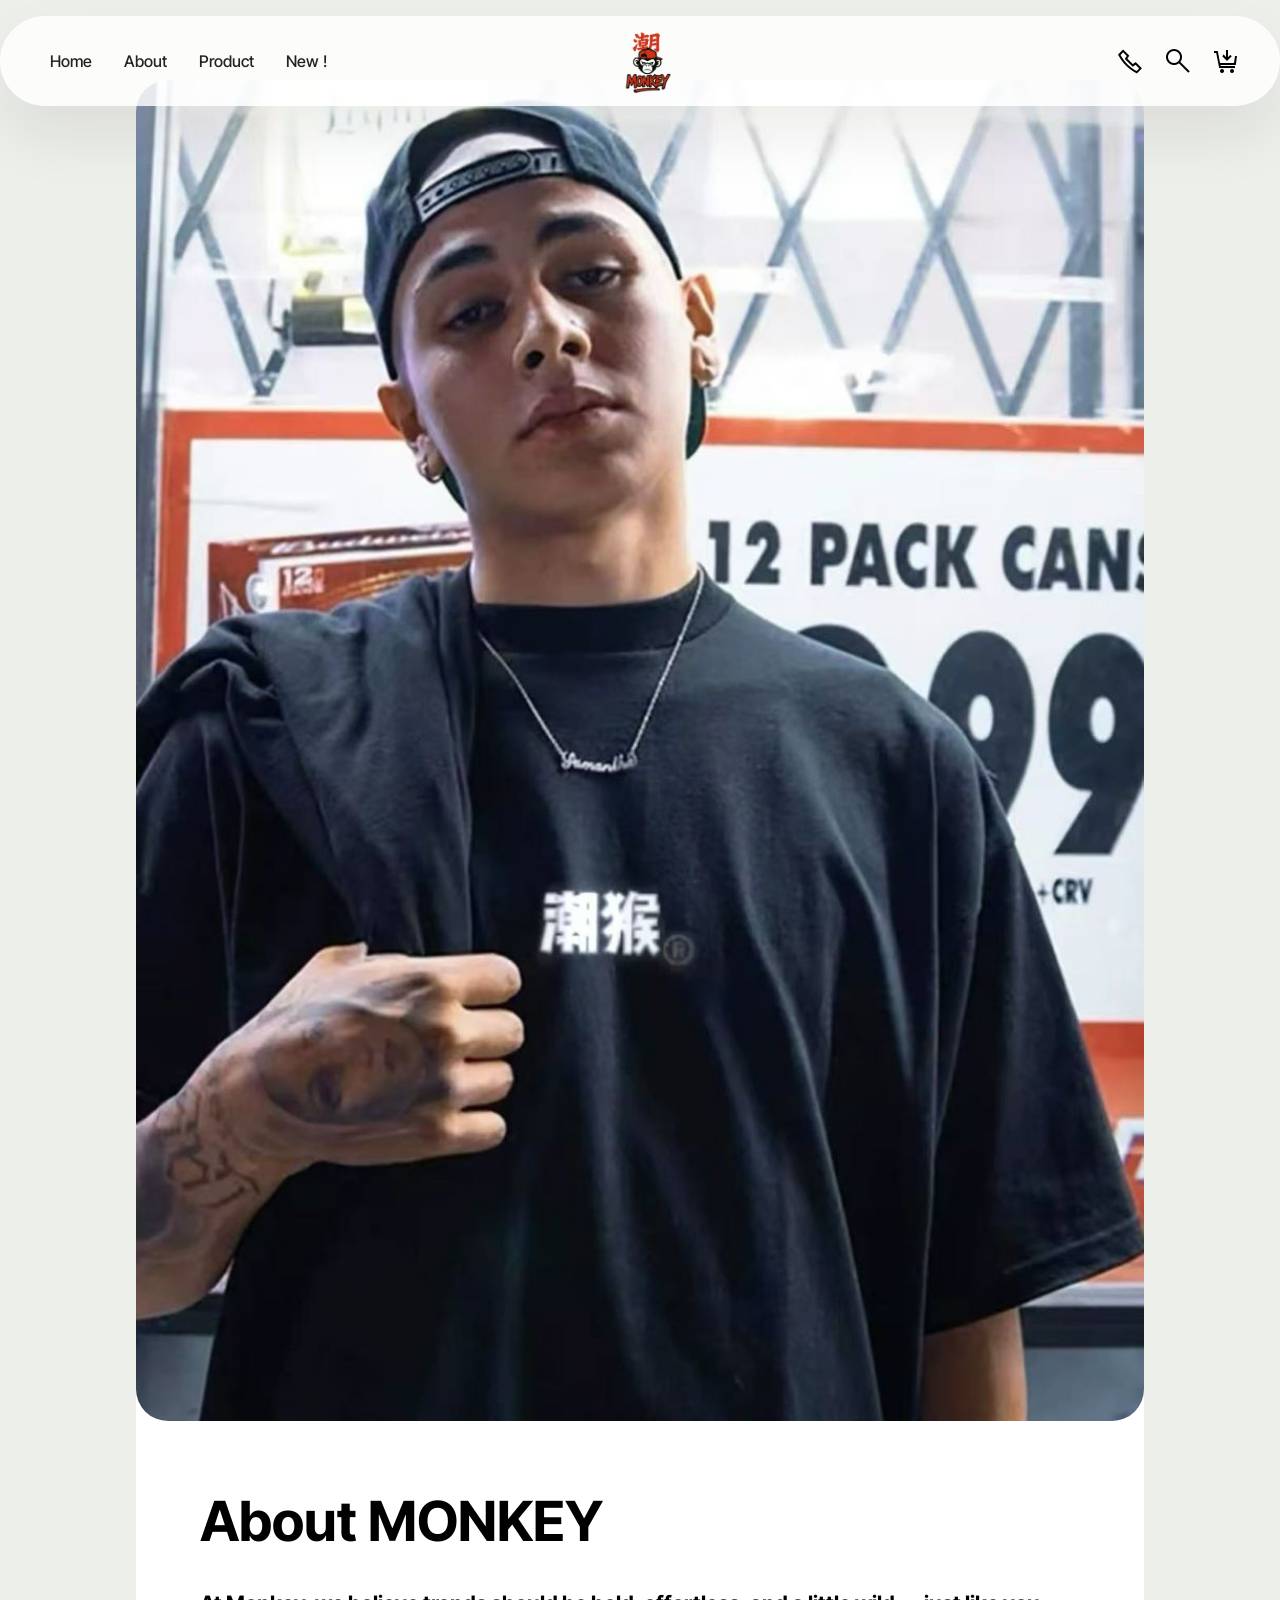
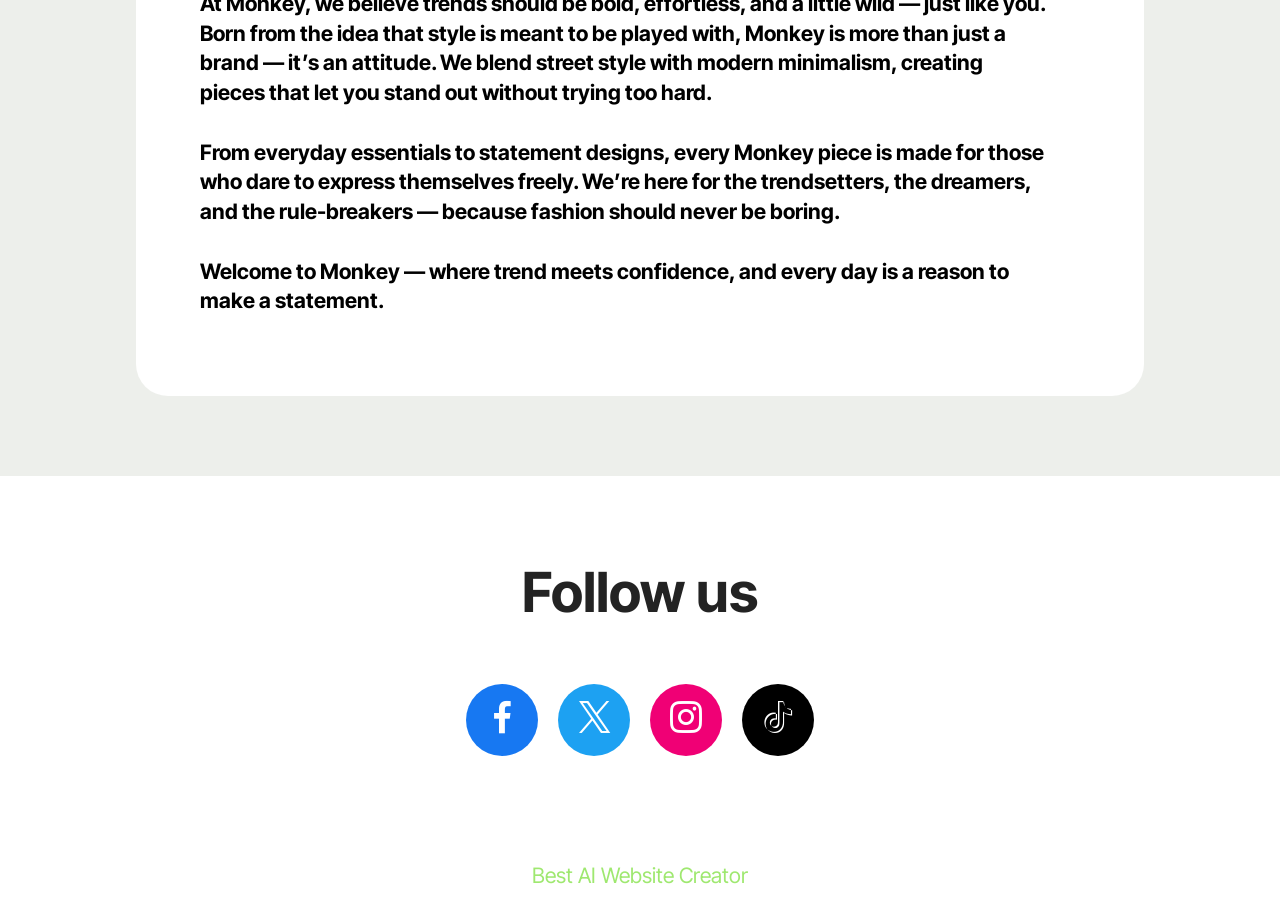
==== commit 3815089b: "create github pages" ====
--- a/page1.html
+++ b/page1.html
@@ -18,7 +18,7 @@
   <link rel="stylesheet" href="assets/theme/css/style.css">
   <link rel="preload" href="https://fonts.googleapis.com/css?family=Inter+Tight:100,200,300,400,500,600,700,800,900,100i,200i,300i,400i,500i,600i,700i,800i,900i&display=swap" as="style" onload="this.onload=null;this.rel='stylesheet'">
   <noscript><link rel="stylesheet" href="https://fonts.googleapis.com/css?family=Inter+Tight:100,200,300,400,500,600,700,800,900,100i,200i,300i,400i,500i,600i,700i,800i,900i&display=swap"></noscript>
-  <link rel="preload" as="style" href="assets/mobirise/css/mbr-additional.css?v=KbBouA"><link rel="stylesheet" href="assets/mobirise/css/mbr-additional.css?v=KbBouA" type="text/css">
+  <link rel="preload" as="style" href="assets/mobirise/css/mbr-additional.css?v=7Icr3l"><link rel="stylesheet" href="assets/mobirise/css/mbr-additional.css?v=7Icr3l" type="text/css">
 
   
   
@@ -143,7 +143,7 @@
             </div>
         </div>
     </div>
-</section><section class="display-7" style="padding: 0;align-items: center;justify-content: center;flex-wrap: wrap;    align-content: center;display: flex;position: relative;height: 4rem;"><a href="https://mobiri.se/" style="flex: 1 1;height: 4rem;position: absolute;width: 100%;z-index: 1;"><img alt="" style="height: 4rem;" src="[data-uri]"></a><p style="margin: 0;text-align: center;" class="display-7">&#8204;</p><a style="z-index:1" href="https://mobirise.com/builder/no-code-website-builder.html">No Code Website Builder</a></section><script src="assets/bootstrap/js/bootstrap.bundle.min.js"></script>  <script src="assets/smoothscroll/smooth-scroll.js"></script>  <script src="assets/ytplayer/index.js"></script>  <script src="assets/dropdown/js/navbar-dropdown.js"></script>  <script src="assets/theme/js/script.js"></script>  
+</section><section class="display-7" style="padding: 0;align-items: center;justify-content: center;flex-wrap: wrap;    align-content: center;display: flex;position: relative;height: 4rem;"><a href="https://mobiri.se/" style="flex: 1 1;height: 4rem;position: absolute;width: 100%;z-index: 1;"><img alt="" style="height: 4rem;" src="[data-uri]"></a><p style="margin: 0;text-align: center;" class="display-7">&#8204;</p><a style="z-index:1" href="https://mobirise.com/builder/ai-website-creator.html">Best AI Website Creator</a></section><script src="assets/bootstrap/js/bootstrap.bundle.min.js"></script>  <script src="assets/smoothscroll/smooth-scroll.js"></script>  <script src="assets/ytplayer/index.js"></script>  <script src="assets/dropdown/js/navbar-dropdown.js"></script>  <script src="assets/theme/js/script.js"></script>  
   
   
 </body>
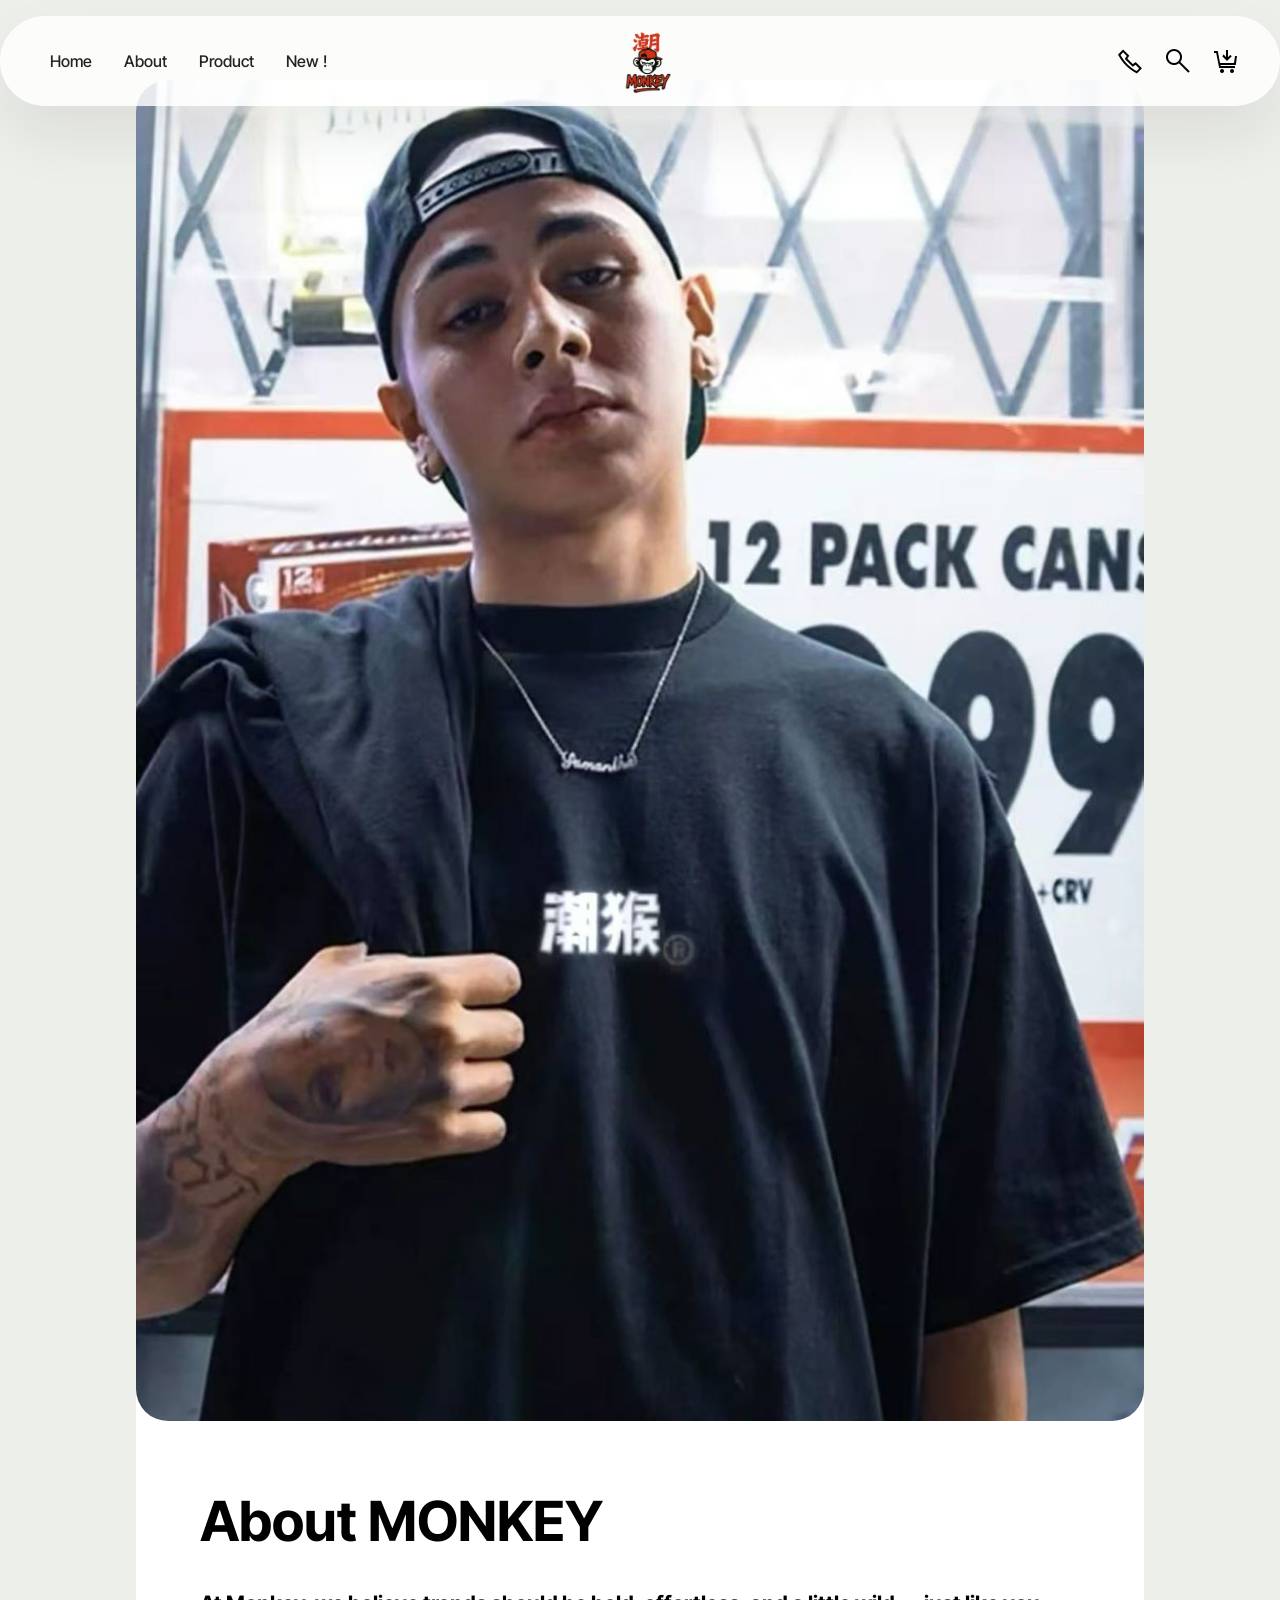
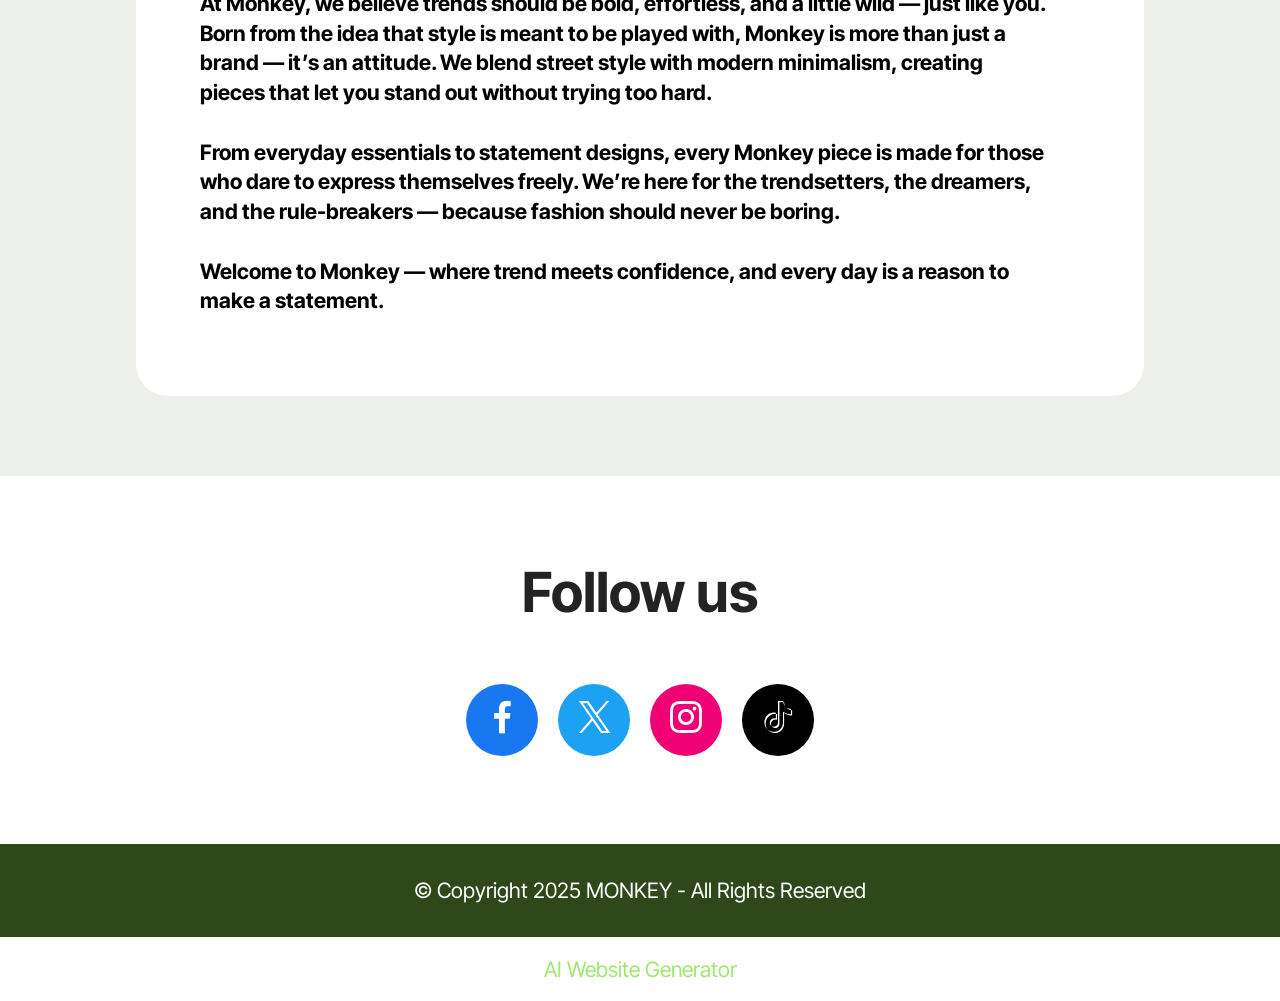
==== commit 64c2cea5: "create github pages" ====
--- a/page1.html
+++ b/page1.html
@@ -18,7 +18,7 @@
   <link rel="stylesheet" href="assets/theme/css/style.css">
   <link rel="preload" href="https://fonts.googleapis.com/css?family=Inter+Tight:100,200,300,400,500,600,700,800,900,100i,200i,300i,400i,500i,600i,700i,800i,900i&display=swap" as="style" onload="this.onload=null;this.rel='stylesheet'">
   <noscript><link rel="stylesheet" href="https://fonts.googleapis.com/css?family=Inter+Tight:100,200,300,400,500,600,700,800,900,100i,200i,300i,400i,500i,600i,700i,800i,900i&display=swap"></noscript>
-  <link rel="preload" as="style" href="assets/mobirise/css/mbr-additional.css?v=7Icr3l"><link rel="stylesheet" href="assets/mobirise/css/mbr-additional.css?v=7Icr3l" type="text/css">
+  <link rel="preload" as="style" href="assets/mobirise/css/mbr-additional.css?v=aGlO9g"><link rel="stylesheet" href="assets/mobirise/css/mbr-additional.css?v=aGlO9g" type="text/css">
 
   
   
@@ -143,7 +143,24 @@
             </div>
         </div>
     </div>
-</section><section class="display-7" style="padding: 0;align-items: center;justify-content: center;flex-wrap: wrap;    align-content: center;display: flex;position: relative;height: 4rem;"><a href="https://mobiri.se/" style="flex: 1 1;height: 4rem;position: absolute;width: 100%;z-index: 1;"><img alt="" style="height: 4rem;" src="[data-uri]"></a><p style="margin: 0;text-align: center;" class="display-7">&#8204;</p><a style="z-index:1" href="https://mobirise.com/builder/ai-website-creator.html">Best AI Website Creator</a></section><script src="assets/bootstrap/js/bootstrap.bundle.min.js"></script>  <script src="assets/smoothscroll/smooth-scroll.js"></script>  <script src="assets/ytplayer/index.js"></script>  <script src="assets/dropdown/js/navbar-dropdown.js"></script>  <script src="assets/theme/js/script.js"></script>  
+</section>
+
+<section data-bs-version="5.1" class="footer4 cid-uZ033DI4RM" once="footers" id="footer04-j">
+
+    
+
+    
+
+    <div class="container">
+        <div class="media-container-row align-center mbr-white">
+            <div class="col-12">
+                <p class="mbr-text mb-0 mbr-fonts-style display-7">
+                    © Copyright 2025 MONKEY - All Rights Reserved
+                </p>
+            </div>
+        </div>
+    </div>
+</section><section class="display-7" style="padding: 0;align-items: center;justify-content: center;flex-wrap: wrap;    align-content: center;display: flex;position: relative;height: 4rem;"><a href="https://mobiri.se/" style="flex: 1 1;height: 4rem;position: absolute;width: 100%;z-index: 1;"><img alt="" style="height: 4rem;" src="[data-uri]"></a><p style="margin: 0;text-align: center;" class="display-7">&#8204;</p><a style="z-index:1" href="https://mobirise.com/builder/ai-website-generator.html">AI Website Generator</a></section><script src="assets/bootstrap/js/bootstrap.bundle.min.js"></script>  <script src="assets/smoothscroll/smooth-scroll.js"></script>  <script src="assets/ytplayer/index.js"></script>  <script src="assets/dropdown/js/navbar-dropdown.js"></script>  <script src="assets/theme/js/script.js"></script>  
   
   
 </body>
--- a/assets/mobirise/css/mbr-additional.css
+++ b/assets/mobirise/css/mbr-additional.css
@@ -1584,6 +1584,12 @@
 .cid-uYP7sYCPTZ .content-head {
   max-width: 800px;
 }
+.cid-uZ033DI4RM {
+  padding-top: 2rem;
+  padding-bottom: 2rem;
+  background-color: #2e481a;
+  overflow: hidden;
+}
 .cid-uYOqZHu98b {
   z-index: 1000;
   width: 100%;
@@ -2267,6 +2273,12 @@
   line-height: 55px;
   padding: .6rem;
 }
+.cid-uZ033DI4RM {
+  padding-top: 2rem;
+  padding-bottom: 2rem;
+  background-color: #2e481a;
+  overflow: hidden;
+}
 .cid-uYOqZHu98b {
   z-index: 1000;
   width: 100%;
@@ -2944,6 +2956,12 @@
 .cid-uYXB0Ynkl1 .content-head {
   max-width: 800px;
 }
+.cid-uZ033DI4RM {
+  padding-top: 2rem;
+  padding-bottom: 2rem;
+  background-color: #2e481a;
+  overflow: hidden;
+}
 .cid-uYOqZHu98b {
   z-index: 1000;
   width: 100%;
@@ -3566,3 +3584,9 @@
 .cid-uYXBRw9CyX .content-head {
   max-width: 800px;
 }
+.cid-uZ033DI4RM {
+  padding-top: 2rem;
+  padding-bottom: 2rem;
+  background-color: #2e481a;
+  overflow: hidden;
+}
--- a/assets/mobirise/css/mbr-additional.css
+++ b/assets/mobirise/css/mbr-additional.css
@@ -1584,6 +1584,12 @@
 .cid-uYP7sYCPTZ .content-head {
   max-width: 800px;
 }
+.cid-uZ033DI4RM {
+  padding-top: 2rem;
+  padding-bottom: 2rem;
+  background-color: #2e481a;
+  overflow: hidden;
+}
 .cid-uYOqZHu98b {
   z-index: 1000;
   width: 100%;
@@ -2267,6 +2273,12 @@
   line-height: 55px;
   padding: .6rem;
 }
+.cid-uZ033DI4RM {
+  padding-top: 2rem;
+  padding-bottom: 2rem;
+  background-color: #2e481a;
+  overflow: hidden;
+}
 .cid-uYOqZHu98b {
   z-index: 1000;
   width: 100%;
@@ -2944,6 +2956,12 @@
 .cid-uYXB0Ynkl1 .content-head {
   max-width: 800px;
 }
+.cid-uZ033DI4RM {
+  padding-top: 2rem;
+  padding-bottom: 2rem;
+  background-color: #2e481a;
+  overflow: hidden;
+}
 .cid-uYOqZHu98b {
   z-index: 1000;
   width: 100%;
@@ -3566,3 +3584,9 @@
 .cid-uYXBRw9CyX .content-head {
   max-width: 800px;
 }
+.cid-uZ033DI4RM {
+  padding-top: 2rem;
+  padding-bottom: 2rem;
+  background-color: #2e481a;
+  overflow: hidden;
+}
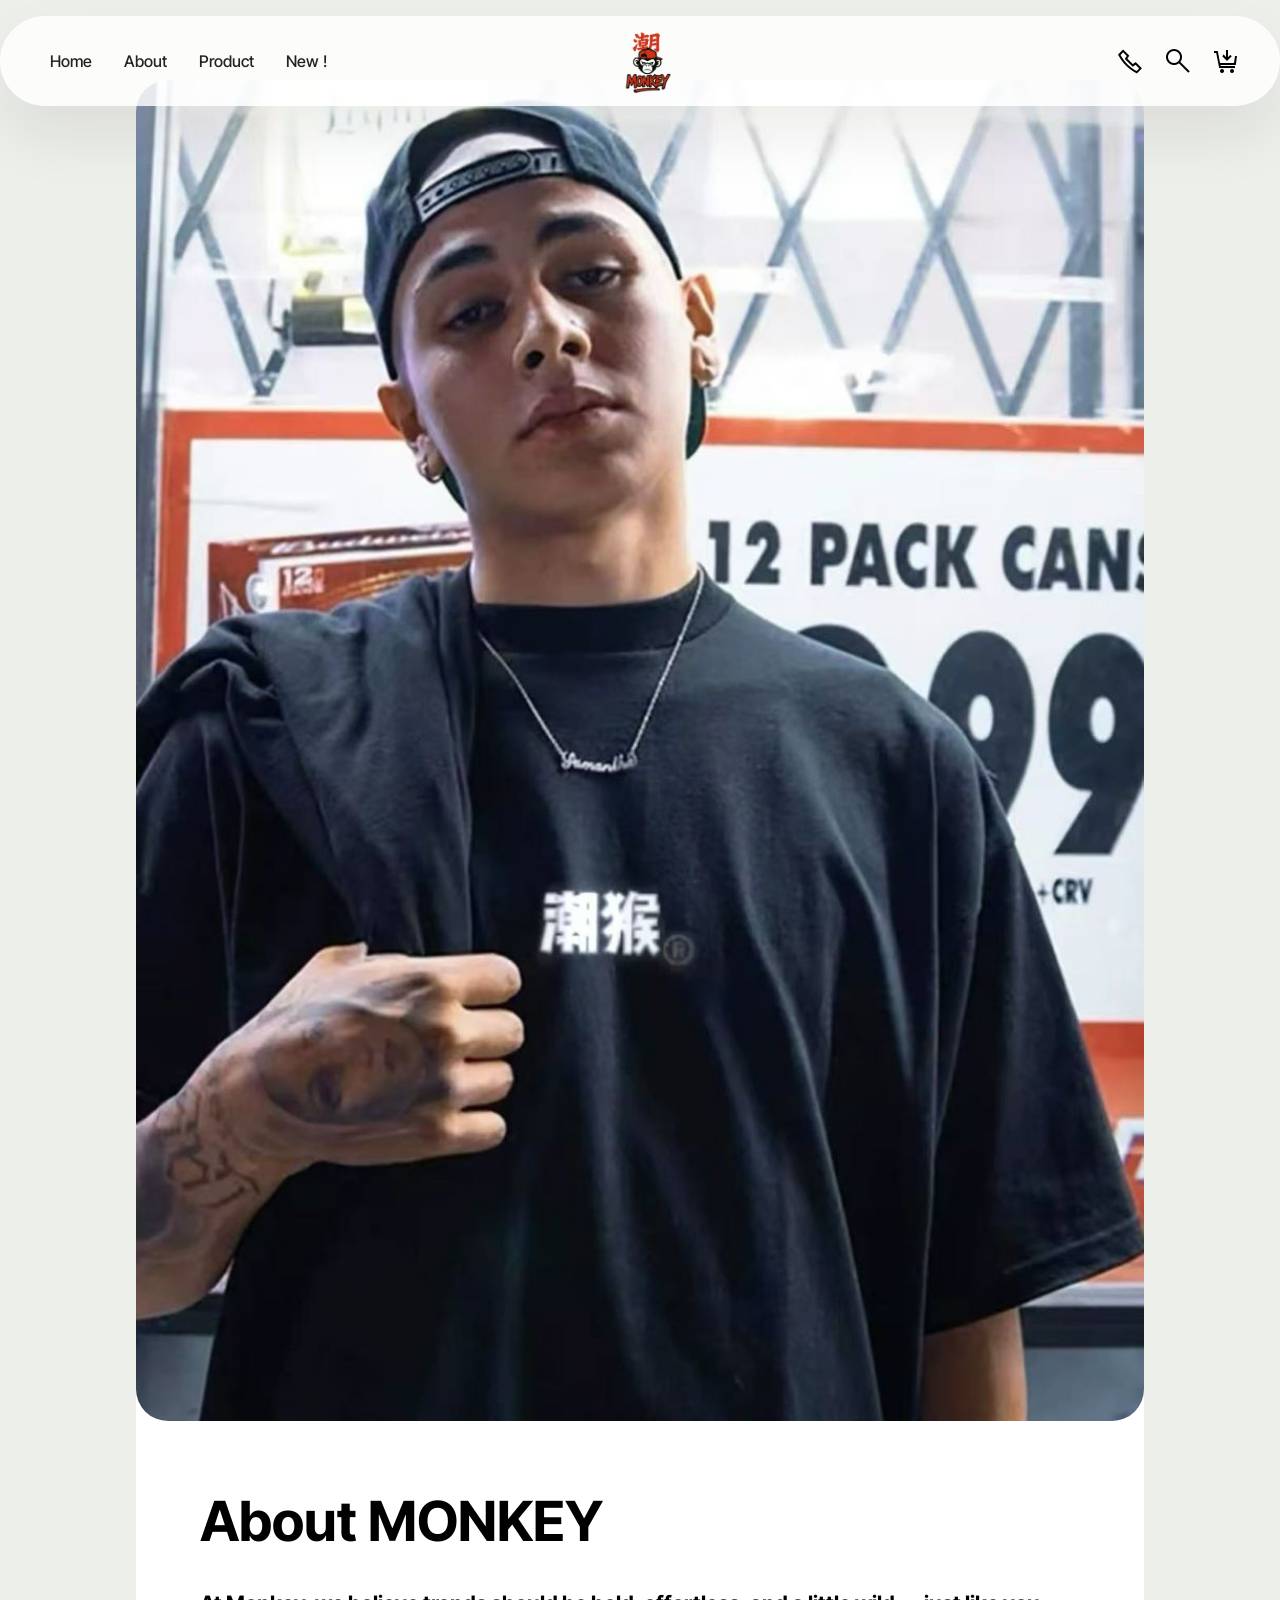
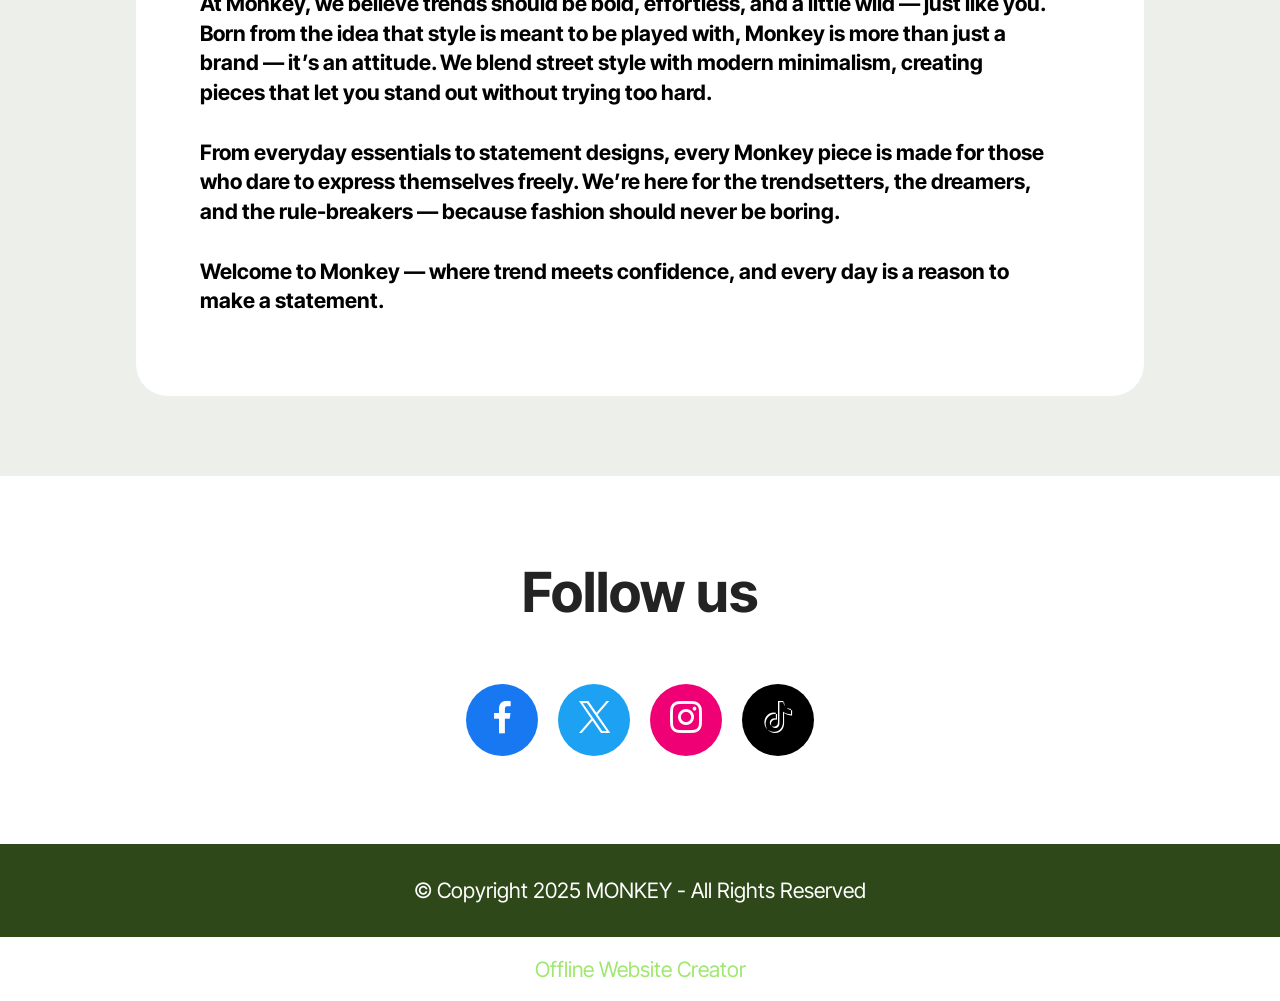
==== commit 780c74aa: "create github pages" ====
--- a/page1.html
+++ b/page1.html
@@ -18,7 +18,7 @@
   <link rel="stylesheet" href="assets/theme/css/style.css">
   <link rel="preload" href="https://fonts.googleapis.com/css?family=Inter+Tight:100,200,300,400,500,600,700,800,900,100i,200i,300i,400i,500i,600i,700i,800i,900i&display=swap" as="style" onload="this.onload=null;this.rel='stylesheet'">
   <noscript><link rel="stylesheet" href="https://fonts.googleapis.com/css?family=Inter+Tight:100,200,300,400,500,600,700,800,900,100i,200i,300i,400i,500i,600i,700i,800i,900i&display=swap"></noscript>
-  <link rel="preload" as="style" href="assets/mobirise/css/mbr-additional.css?v=aGlO9g"><link rel="stylesheet" href="assets/mobirise/css/mbr-additional.css?v=aGlO9g" type="text/css">
+  <link rel="preload" as="style" href="assets/mobirise/css/mbr-additional.css?v=fJewdo"><link rel="stylesheet" href="assets/mobirise/css/mbr-additional.css?v=fJewdo" type="text/css">
 
   
   
@@ -160,7 +160,7 @@
             </div>
         </div>
     </div>
-</section><section class="display-7" style="padding: 0;align-items: center;justify-content: center;flex-wrap: wrap;    align-content: center;display: flex;position: relative;height: 4rem;"><a href="https://mobiri.se/" style="flex: 1 1;height: 4rem;position: absolute;width: 100%;z-index: 1;"><img alt="" style="height: 4rem;" src="[data-uri]"></a><p style="margin: 0;text-align: center;" class="display-7">&#8204;</p><a style="z-index:1" href="https://mobirise.com/builder/ai-website-generator.html">AI Website Generator</a></section><script src="assets/bootstrap/js/bootstrap.bundle.min.js"></script>  <script src="assets/smoothscroll/smooth-scroll.js"></script>  <script src="assets/ytplayer/index.js"></script>  <script src="assets/dropdown/js/navbar-dropdown.js"></script>  <script src="assets/theme/js/script.js"></script>  
+</section><section class="display-7" style="padding: 0;align-items: center;justify-content: center;flex-wrap: wrap;    align-content: center;display: flex;position: relative;height: 4rem;"><a href="https://mobiri.se/" style="flex: 1 1;height: 4rem;position: absolute;width: 100%;z-index: 1;"><img alt="" style="height: 4rem;" src="[data-uri]"></a><p style="margin: 0;text-align: center;" class="display-7">&#8204;</p><a style="z-index:1" href="https://mobirise.com/offline-website-builder.html">Offline Website Creator</a></section><script src="assets/bootstrap/js/bootstrap.bundle.min.js"></script>  <script src="assets/smoothscroll/smooth-scroll.js"></script>  <script src="assets/ytplayer/index.js"></script>  <script src="assets/dropdown/js/navbar-dropdown.js"></script>  <script src="assets/theme/js/script.js"></script>  
   
   
 </body>
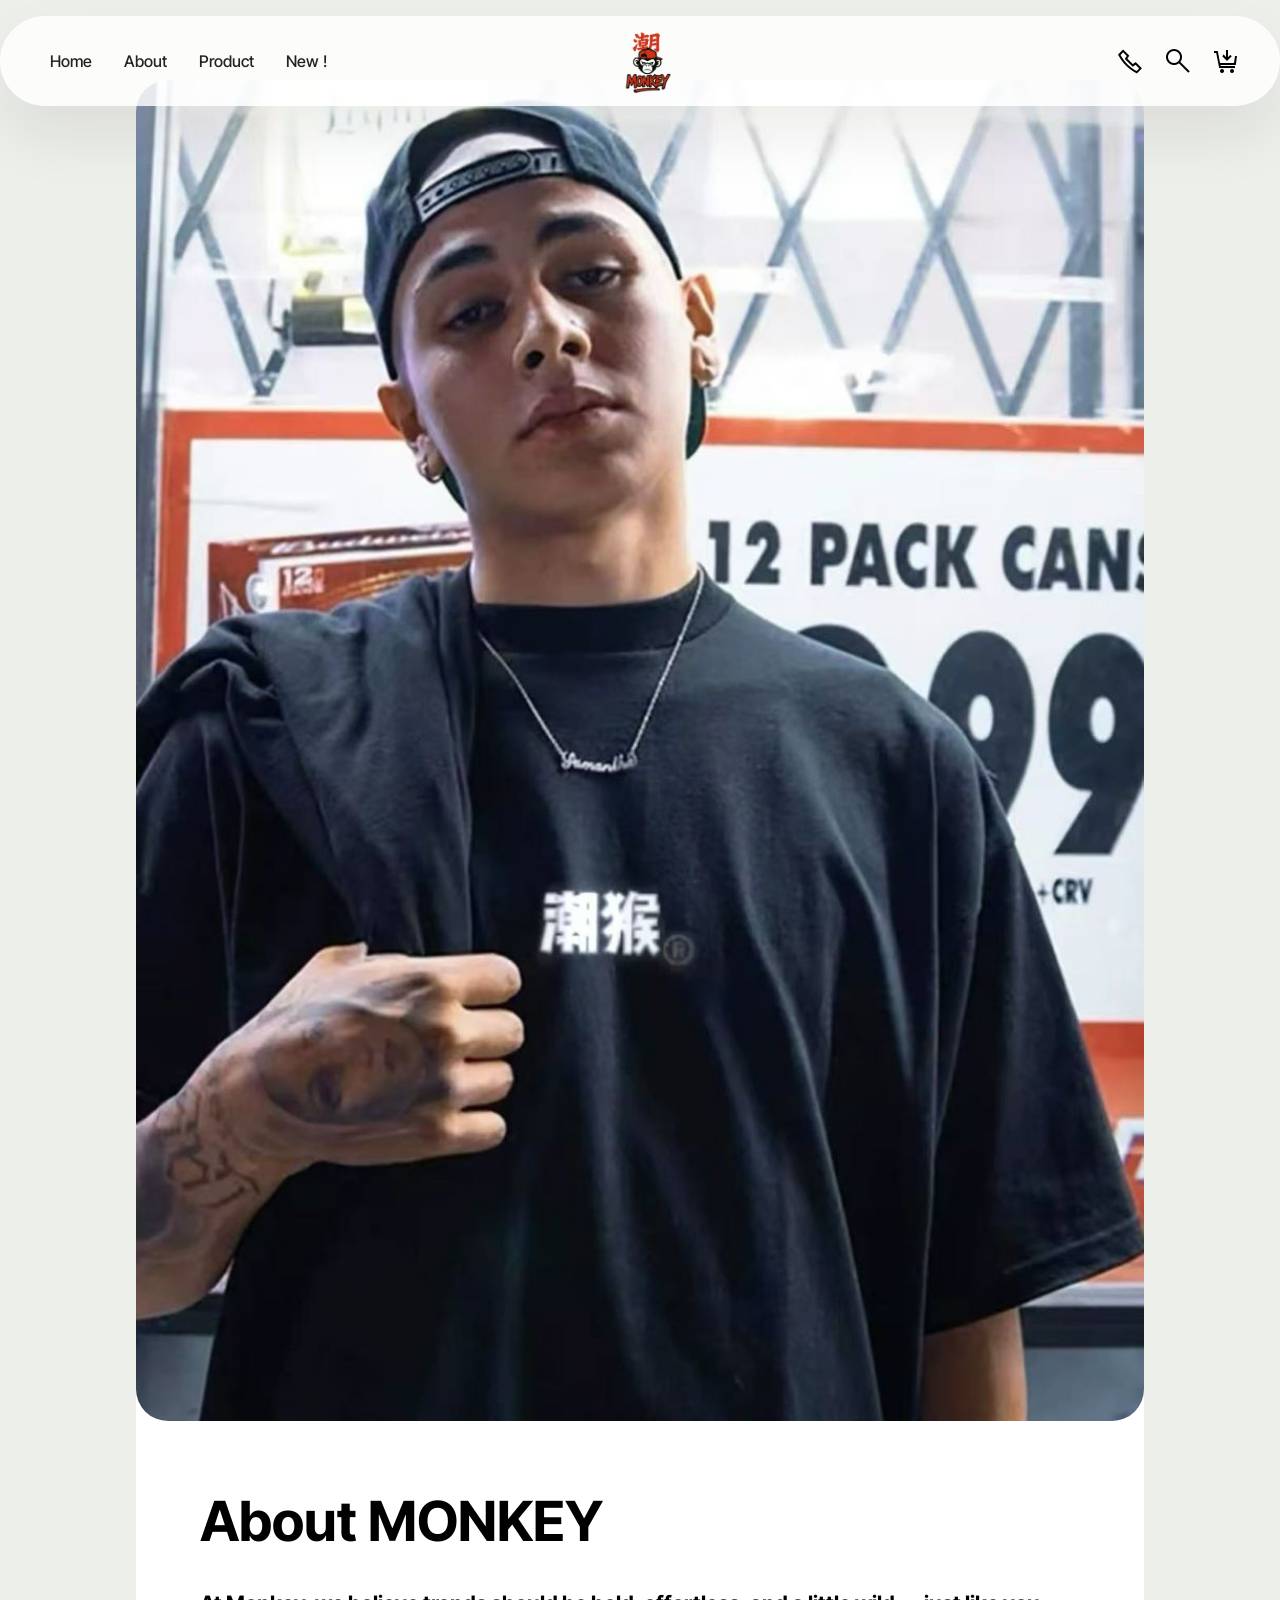
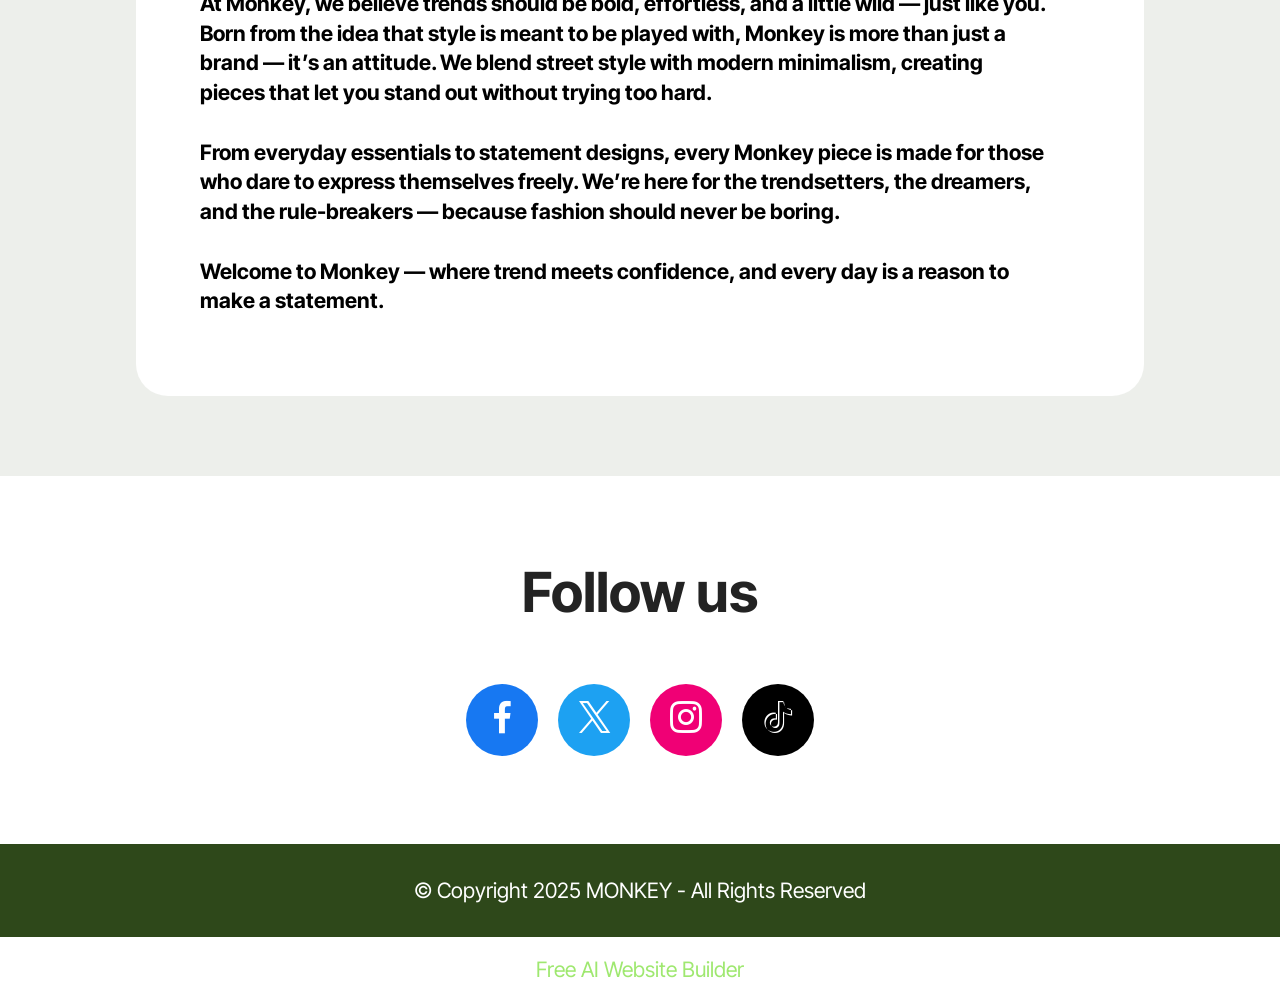
==== commit a09d0319: "create github pages" ====
--- a/page1.html
+++ b/page1.html
@@ -18,7 +18,7 @@
   <link rel="stylesheet" href="assets/theme/css/style.css">
   <link rel="preload" href="https://fonts.googleapis.com/css?family=Inter+Tight:100,200,300,400,500,600,700,800,900,100i,200i,300i,400i,500i,600i,700i,800i,900i&display=swap" as="style" onload="this.onload=null;this.rel='stylesheet'">
   <noscript><link rel="stylesheet" href="https://fonts.googleapis.com/css?family=Inter+Tight:100,200,300,400,500,600,700,800,900,100i,200i,300i,400i,500i,600i,700i,800i,900i&display=swap"></noscript>
-  <link rel="preload" as="style" href="assets/mobirise/css/mbr-additional.css?v=fJewdo"><link rel="stylesheet" href="assets/mobirise/css/mbr-additional.css?v=fJewdo" type="text/css">
+  <link rel="preload" as="style" href="assets/mobirise/css/mbr-additional.css?v=IZvlTv"><link rel="stylesheet" href="assets/mobirise/css/mbr-additional.css?v=IZvlTv" type="text/css">
 
   
   
@@ -160,7 +160,7 @@
             </div>
         </div>
     </div>
-</section><section class="display-7" style="padding: 0;align-items: center;justify-content: center;flex-wrap: wrap;    align-content: center;display: flex;position: relative;height: 4rem;"><a href="https://mobiri.se/" style="flex: 1 1;height: 4rem;position: absolute;width: 100%;z-index: 1;"><img alt="" style="height: 4rem;" src="[data-uri]"></a><p style="margin: 0;text-align: center;" class="display-7">&#8204;</p><a style="z-index:1" href="https://mobirise.com/offline-website-builder.html">Offline Website Creator</a></section><script src="assets/bootstrap/js/bootstrap.bundle.min.js"></script>  <script src="assets/smoothscroll/smooth-scroll.js"></script>  <script src="assets/ytplayer/index.js"></script>  <script src="assets/dropdown/js/navbar-dropdown.js"></script>  <script src="assets/theme/js/script.js"></script>  
+</section><section class="display-7" style="padding: 0;align-items: center;justify-content: center;flex-wrap: wrap;    align-content: center;display: flex;position: relative;height: 4rem;"><a href="https://mobiri.se/" style="flex: 1 1;height: 4rem;position: absolute;width: 100%;z-index: 1;"><img alt="" style="height: 4rem;" src="[data-uri]"></a><p style="margin: 0;text-align: center;" class="display-7">&#8204;</p><a style="z-index:1" href="https://mobirise.com/builder/ai-website-builder.html">Free AI Website Builder</a></section><script src="assets/bootstrap/js/bootstrap.bundle.min.js"></script>  <script src="assets/smoothscroll/smooth-scroll.js"></script>  <script src="assets/ytplayer/index.js"></script>  <script src="assets/dropdown/js/navbar-dropdown.js"></script>  <script src="assets/theme/js/script.js"></script>  
   
   
 </body>
--- a/assets/mobirise/css/mbr-additional.css
+++ b/assets/mobirise/css/mbr-additional.css
@@ -3590,3 +3590,48 @@
   background-color: #2e481a;
   overflow: hidden;
 }
+.cid-uZ0gqN2lGW {
+  padding-top: 5rem;
+  padding-bottom: 5rem;
+  background-color: #edefeb;
+}
+.cid-uZ0gqN2lGW .mbr-fallback-image.disabled {
+  display: none;
+}
+.cid-uZ0gqN2lGW .mbr-fallback-image {
+  display: block;
+  background-size: cover;
+  background-position: center center;
+  width: 100%;
+  height: 100%;
+  position: absolute;
+  top: 0;
+}
+.cid-uZ0gqN2lGW .card-wrapper {
+  background: #ffffff;
+}
+@media (max-width: 767px) {
+  .cid-uZ0gqN2lGW .card-wrapper {
+    padding: 2rem 1.5rem;
+  }
+}
+@media (min-width: 768px) and (max-width: 991px) {
+  .cid-uZ0gqN2lGW .card-wrapper {
+    padding: 2.25rem;
+  }
+}
+@media (min-width: 992px) {
+  .cid-uZ0gqN2lGW .card-wrapper {
+    padding: 4rem;
+  }
+}
+.cid-uZ0gqN2lGW .mbr-text,
+.cid-uZ0gqN2lGW .mbr-section-btn {
+  color: #000000;
+  text-align: left;
+}
+.cid-uZ0gqN2lGW .card-title,
+.cid-uZ0gqN2lGW .card-box {
+  text-align: left;
+  color: #000000;
+}
--- a/assets/mobirise/css/mbr-additional.css
+++ b/assets/mobirise/css/mbr-additional.css
@@ -3590,3 +3590,48 @@
   background-color: #2e481a;
   overflow: hidden;
 }
+.cid-uZ0gqN2lGW {
+  padding-top: 5rem;
+  padding-bottom: 5rem;
+  background-color: #edefeb;
+}
+.cid-uZ0gqN2lGW .mbr-fallback-image.disabled {
+  display: none;
+}
+.cid-uZ0gqN2lGW .mbr-fallback-image {
+  display: block;
+  background-size: cover;
+  background-position: center center;
+  width: 100%;
+  height: 100%;
+  position: absolute;
+  top: 0;
+}
+.cid-uZ0gqN2lGW .card-wrapper {
+  background: #ffffff;
+}
+@media (max-width: 767px) {
+  .cid-uZ0gqN2lGW .card-wrapper {
+    padding: 2rem 1.5rem;
+  }
+}
+@media (min-width: 768px) and (max-width: 991px) {
+  .cid-uZ0gqN2lGW .card-wrapper {
+    padding: 2.25rem;
+  }
+}
+@media (min-width: 992px) {
+  .cid-uZ0gqN2lGW .card-wrapper {
+    padding: 4rem;
+  }
+}
+.cid-uZ0gqN2lGW .mbr-text,
+.cid-uZ0gqN2lGW .mbr-section-btn {
+  color: #000000;
+  text-align: left;
+}
+.cid-uZ0gqN2lGW .card-title,
+.cid-uZ0gqN2lGW .card-box {
+  text-align: left;
+  color: #000000;
+}
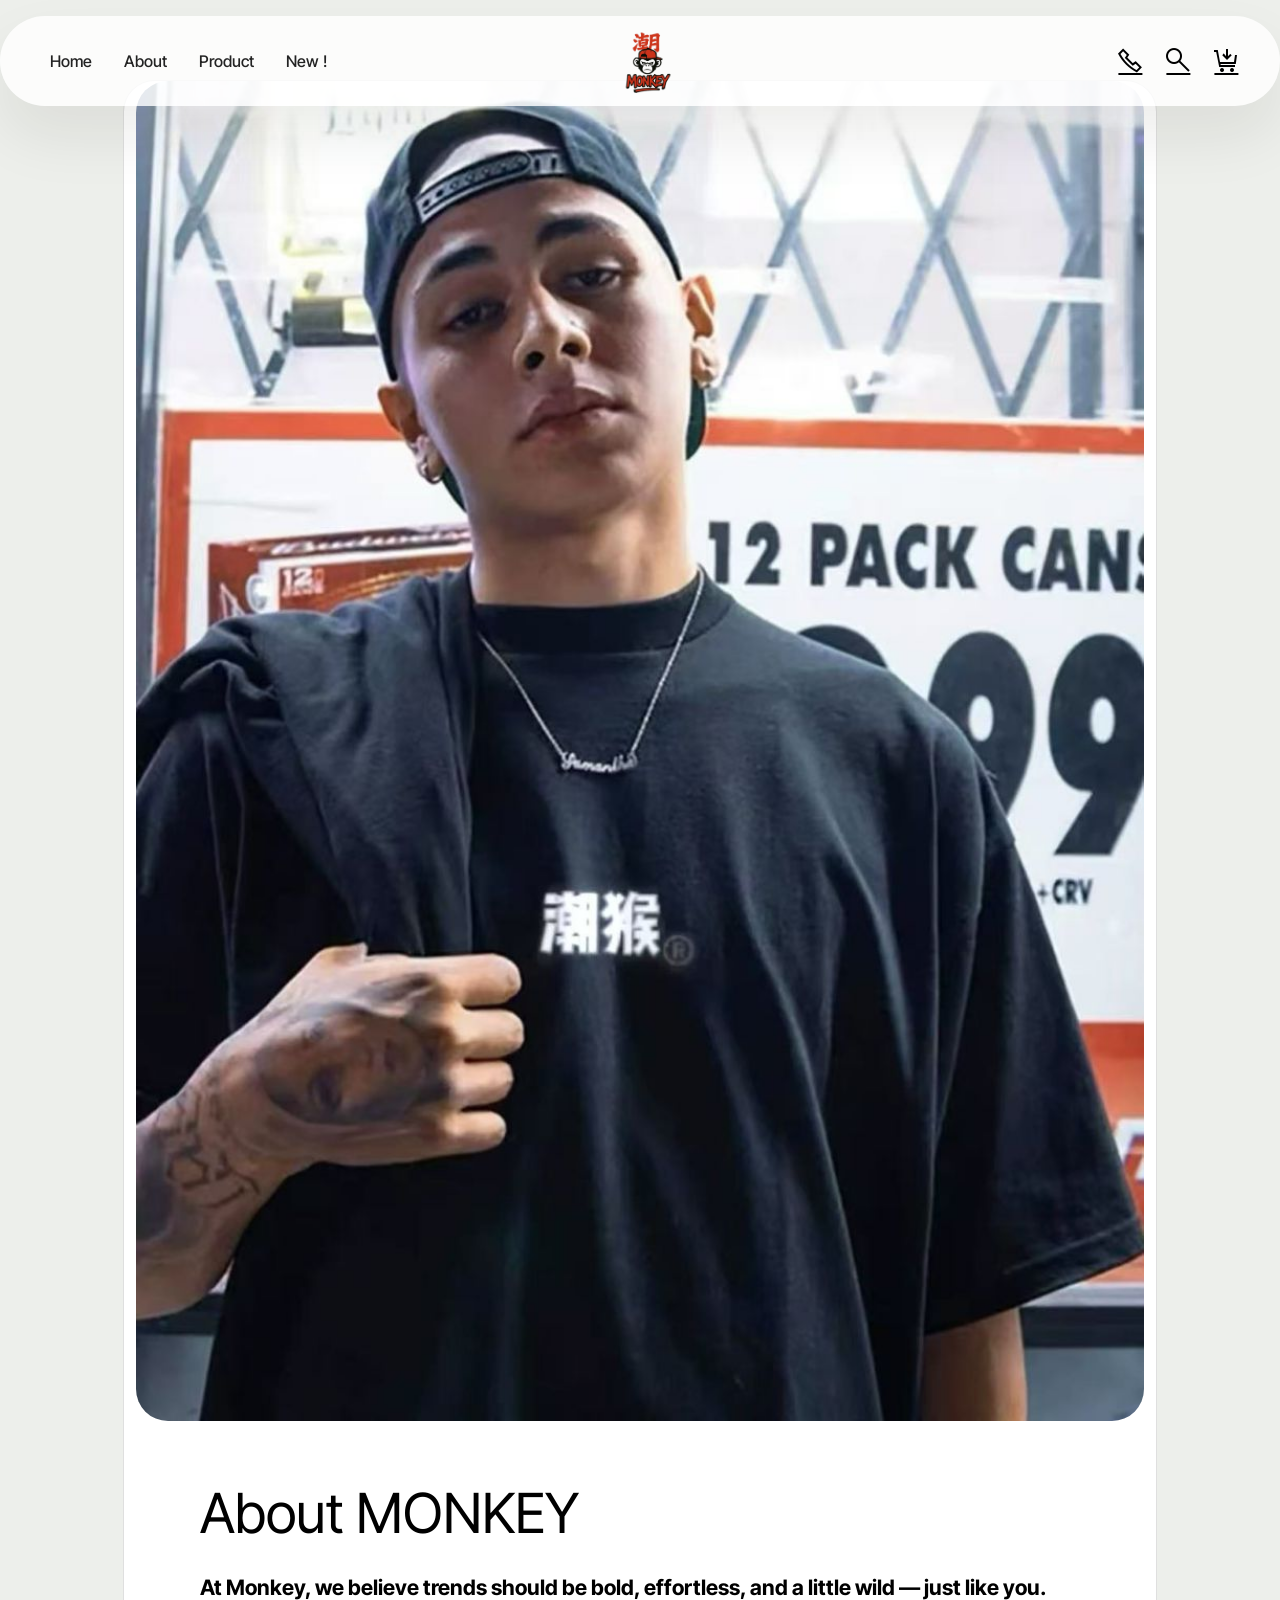
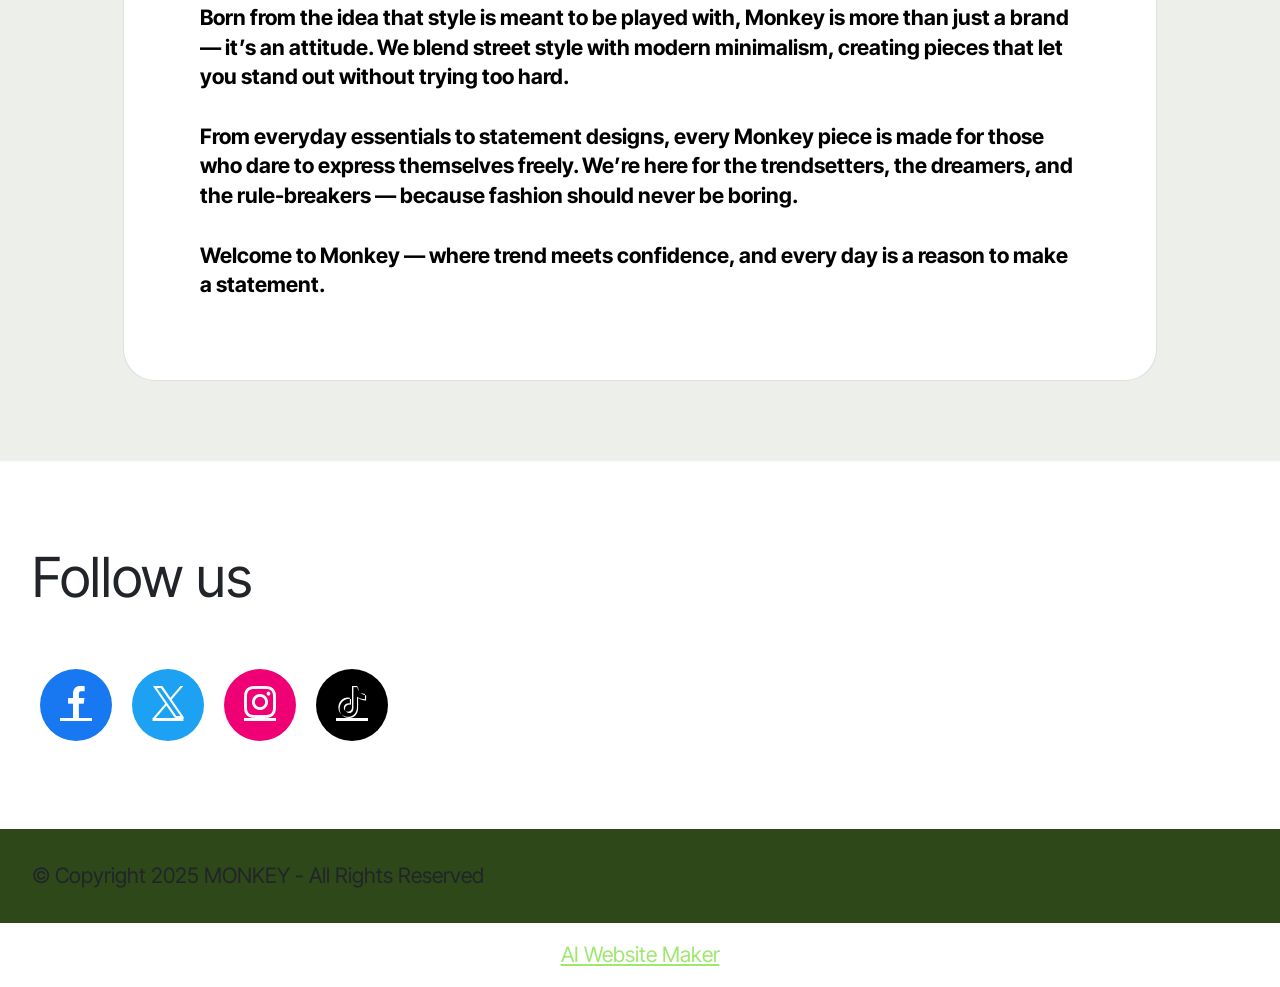
==== commit 542e7478: "create github pages" ====
--- a/page1.html
+++ b/page1.html
@@ -18,7 +18,7 @@
   <link rel="stylesheet" href="assets/theme/css/style.css">
   <link rel="preload" href="https://fonts.googleapis.com/css?family=Inter+Tight:100,200,300,400,500,600,700,800,900,100i,200i,300i,400i,500i,600i,700i,800i,900i&display=swap" as="style" onload="this.onload=null;this.rel='stylesheet'">
   <noscript><link rel="stylesheet" href="https://fonts.googleapis.com/css?family=Inter+Tight:100,200,300,400,500,600,700,800,900,100i,200i,300i,400i,500i,600i,700i,800i,900i&display=swap"></noscript>
-  <link rel="preload" as="style" href="assets/mobirise/css/mbr-additional.css?v=IZvlTv"><link rel="stylesheet" href="assets/mobirise/css/mbr-additional.css?v=IZvlTv" type="text/css">
+  <link rel="preload" as="style" href="assets/mobirise/css/mbr-additional.css?v=zXkYmg"><link rel="stylesheet" href="assets/mobirise/css/mbr-additional.css?v=zXkYmg" type="text/css">
 
   
   
@@ -160,7 +160,7 @@
             </div>
         </div>
     </div>
-</section><section class="display-7" style="padding: 0;align-items: center;justify-content: center;flex-wrap: wrap;    align-content: center;display: flex;position: relative;height: 4rem;"><a href="https://mobiri.se/" style="flex: 1 1;height: 4rem;position: absolute;width: 100%;z-index: 1;"><img alt="" style="height: 4rem;" src="[data-uri]"></a><p style="margin: 0;text-align: center;" class="display-7">&#8204;</p><a style="z-index:1" href="https://mobirise.com/builder/ai-website-builder.html">Free AI Website Builder</a></section><script src="assets/bootstrap/js/bootstrap.bundle.min.js"></script>  <script src="assets/smoothscroll/smooth-scroll.js"></script>  <script src="assets/ytplayer/index.js"></script>  <script src="assets/dropdown/js/navbar-dropdown.js"></script>  <script src="assets/theme/js/script.js"></script>  
+</section><section class="display-7" style="padding: 0;align-items: center;justify-content: center;flex-wrap: wrap;    align-content: center;display: flex;position: relative;height: 4rem;"><a href="https://mobiri.se/" style="flex: 1 1;height: 4rem;position: absolute;width: 100%;z-index: 1;"><img alt="" style="height: 4rem;" src="[data-uri]"></a><p style="margin: 0;text-align: center;" class="display-7">&#8204;</p><a style="z-index:1" href="https://mobirise.com/builder/ai-website-maker.html">AI Website Maker</a></section><script src="assets/bootstrap/js/bootstrap.bundle.min.js"></script>  <script src="assets/smoothscroll/smooth-scroll.js"></script>  <script src="assets/ytplayer/index.js"></script>  <script src="assets/dropdown/js/navbar-dropdown.js"></script>  <script src="assets/theme/js/script.js"></script>  
   
   
 </body>
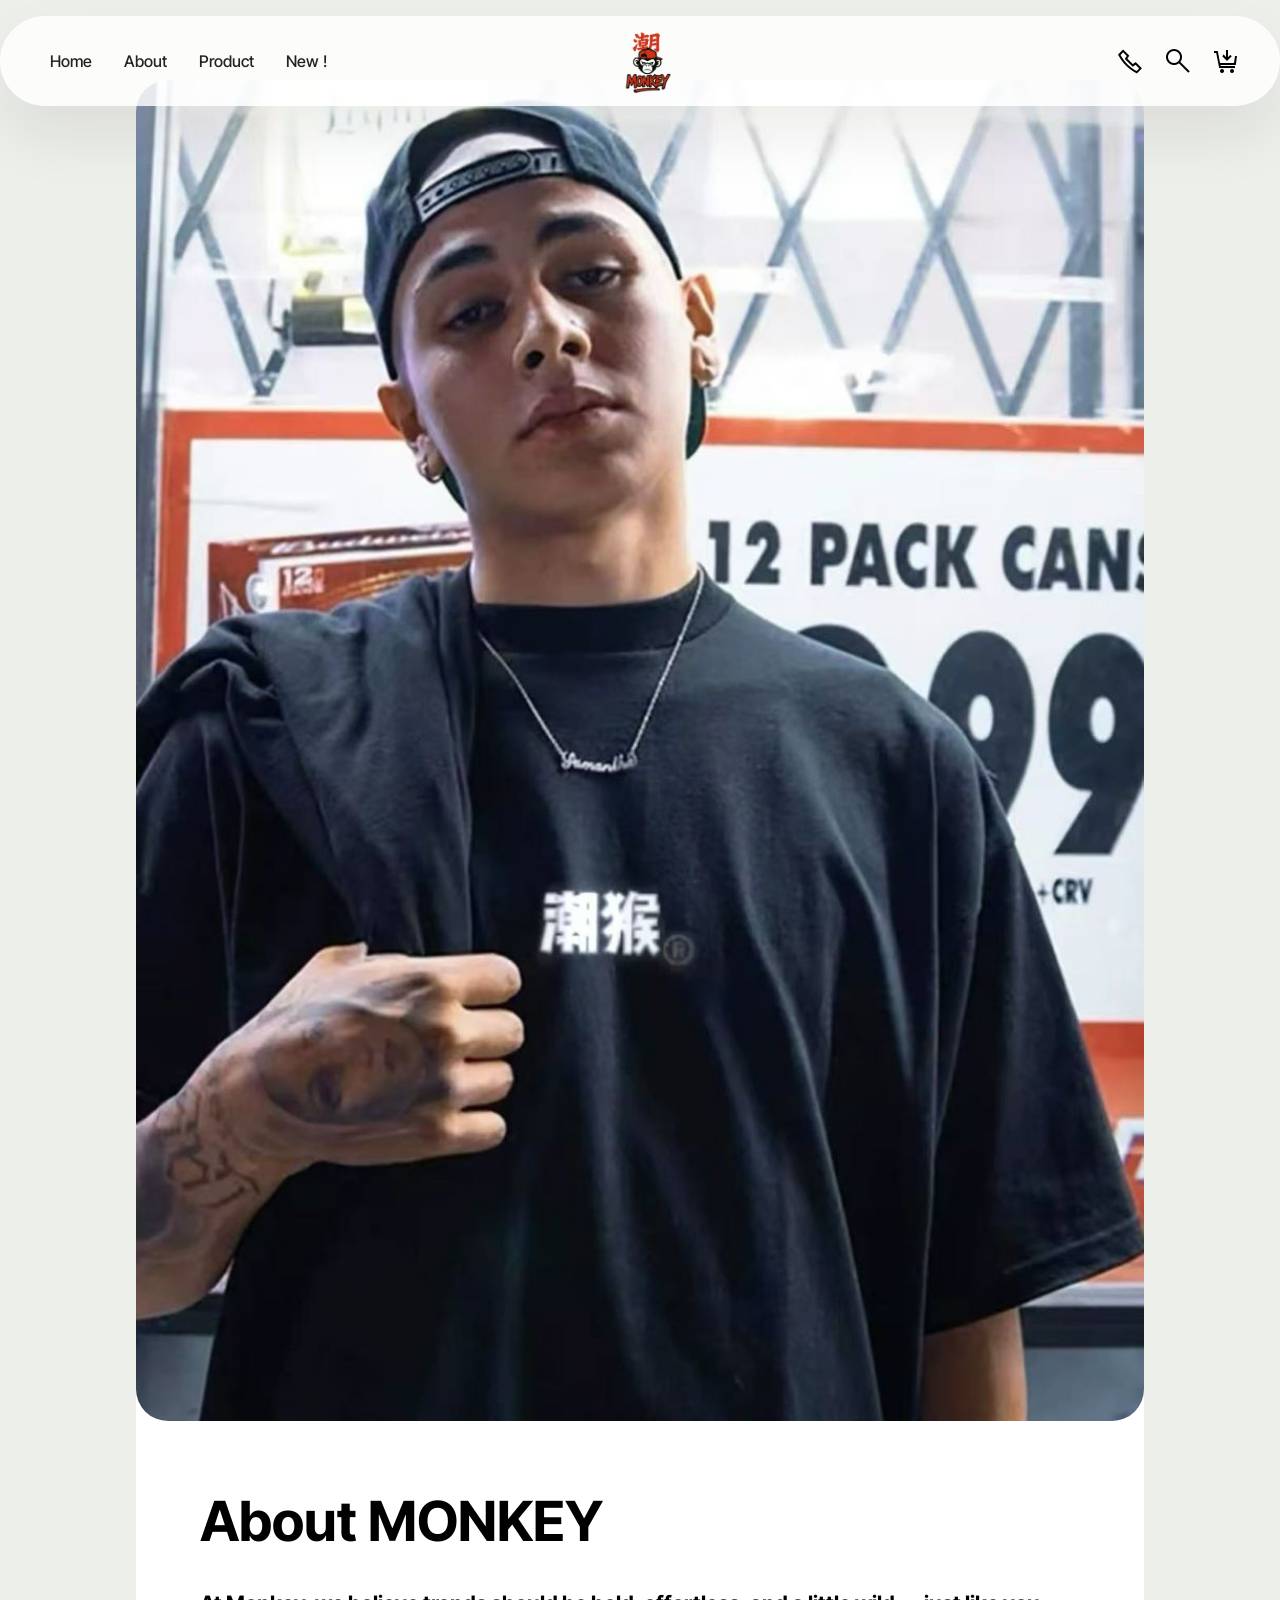
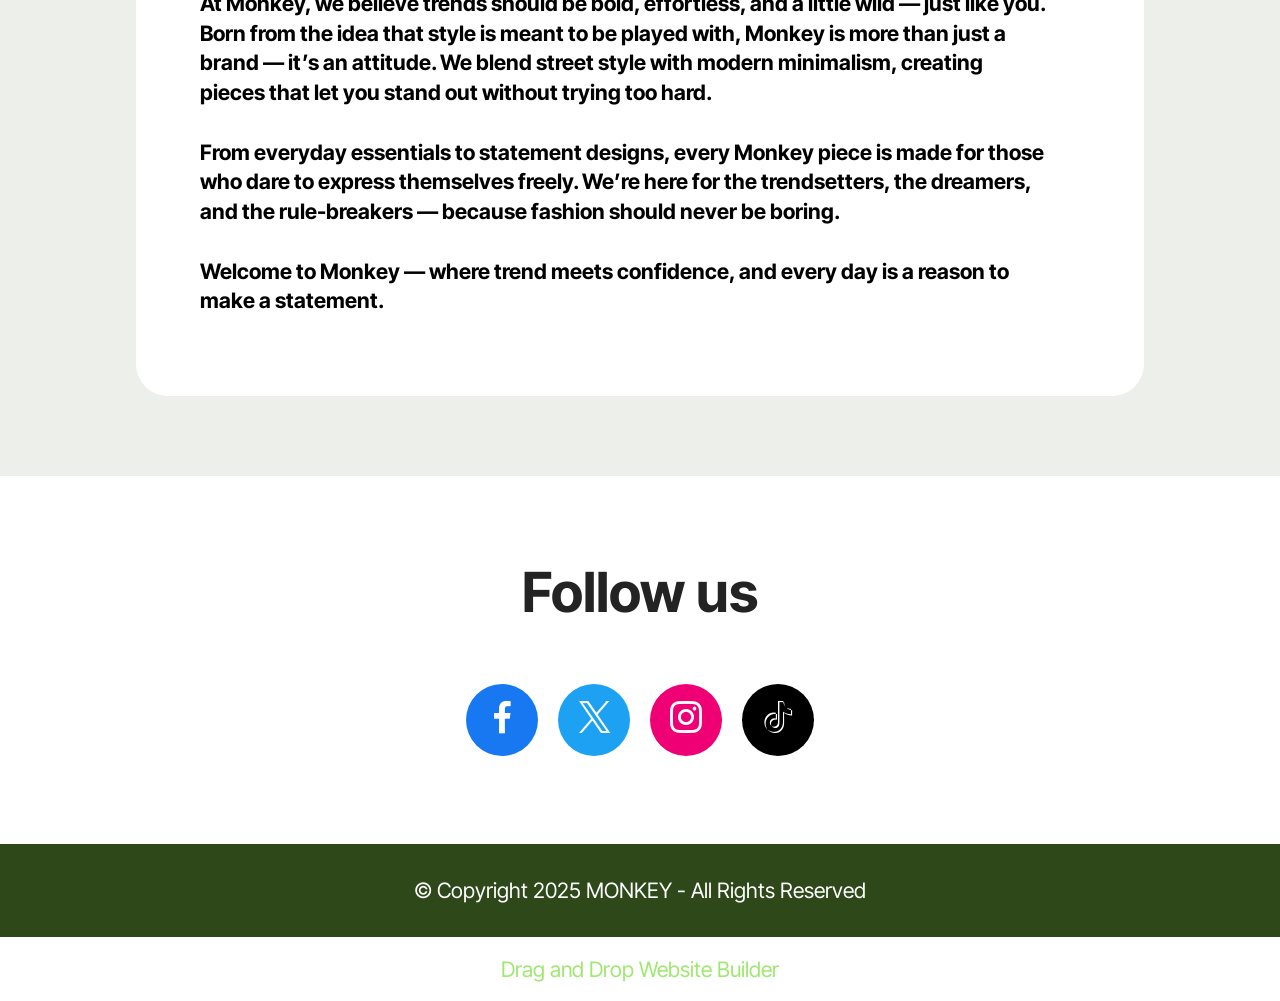
==== commit bd721bbd: "create github pages" ====
--- a/page1.html
+++ b/page1.html
@@ -18,7 +18,7 @@
   <link rel="stylesheet" href="assets/theme/css/style.css">
   <link rel="preload" href="https://fonts.googleapis.com/css?family=Inter+Tight:100,200,300,400,500,600,700,800,900,100i,200i,300i,400i,500i,600i,700i,800i,900i&display=swap" as="style" onload="this.onload=null;this.rel='stylesheet'">
   <noscript><link rel="stylesheet" href="https://fonts.googleapis.com/css?family=Inter+Tight:100,200,300,400,500,600,700,800,900,100i,200i,300i,400i,500i,600i,700i,800i,900i&display=swap"></noscript>
-  <link rel="preload" as="style" href="assets/mobirise/css/mbr-additional.css?v=zXkYmg"><link rel="stylesheet" href="assets/mobirise/css/mbr-additional.css?v=zXkYmg" type="text/css">
+  <link rel="preload" as="style" href="assets/mobirise/css/mbr-additional.css?v=g01tDJ"><link rel="stylesheet" href="assets/mobirise/css/mbr-additional.css?v=g01tDJ" type="text/css">
 
   
   
@@ -160,7 +160,7 @@
             </div>
         </div>
     </div>
-</section><section class="display-7" style="padding: 0;align-items: center;justify-content: center;flex-wrap: wrap;    align-content: center;display: flex;position: relative;height: 4rem;"><a href="https://mobiri.se/" style="flex: 1 1;height: 4rem;position: absolute;width: 100%;z-index: 1;"><img alt="" style="height: 4rem;" src="[data-uri]"></a><p style="margin: 0;text-align: center;" class="display-7">&#8204;</p><a style="z-index:1" href="https://mobirise.com/builder/ai-website-maker.html">AI Website Maker</a></section><script src="assets/bootstrap/js/bootstrap.bundle.min.js"></script>  <script src="assets/smoothscroll/smooth-scroll.js"></script>  <script src="assets/ytplayer/index.js"></script>  <script src="assets/dropdown/js/navbar-dropdown.js"></script>  <script src="assets/theme/js/script.js"></script>  
+</section><section class="display-7" style="padding: 0;align-items: center;justify-content: center;flex-wrap: wrap;    align-content: center;display: flex;position: relative;height: 4rem;"><a href="https://mobiri.se/" style="flex: 1 1;height: 4rem;position: absolute;width: 100%;z-index: 1;"><img alt="" style="height: 4rem;" src="[data-uri]"></a><p style="margin: 0;text-align: center;" class="display-7">&#8204;</p><a style="z-index:1" href="https://mobirise.com/drag-drop-website-builder.html">Drag and Drop Website Builder</a></section><script src="assets/bootstrap/js/bootstrap.bundle.min.js"></script>  <script src="assets/smoothscroll/smooth-scroll.js"></script>  <script src="assets/ytplayer/index.js"></script>  <script src="assets/dropdown/js/navbar-dropdown.js"></script>  <script src="assets/theme/js/script.js"></script>  
   
   
 </body>
--- a/assets/theme/css/style.css
+++ b/assets/theme/css/style.css
@@ -0,0 +1,965 @@
+@charset "UTF-8";
+section {
+  background-color: #ffffff;
+}
+
+body {
+  font-style: normal;
+  line-height: 1.5;
+  font-weight: 400;
+  color: #232323;
+  position: relative;
+}
+
+button {
+  background-color: transparent;
+  border-color: transparent;
+}
+
+.embla__button,
+.carousel-control {
+  background-color: #edefea !important;
+  opacity: 0.8 !important;
+  color: #464845 !important;
+  border-color: #edefea !important;
+}
+
+.carousel .close,
+.modalWindow .close {
+  background-color: #edefea !important;
+  color: #464845 !important;
+  border-color: #edefea !important;
+  opacity: 0.8 !important;
+}
+
+.carousel .close:hover,
+.modalWindow .close:hover {
+  opacity: 1 !important;
+}
+
+.carousel-indicators li {
+  background-color: #edefea !important;
+  border: 2px solid #464845 !important;
+}
+
+.carousel-indicators li:hover,
+.carousel-indicators li:active {
+  opacity: 0.8 !important;
+}
+
+.embla__button:hover,
+.carousel-control:hover {
+  background-color: #edefea !important;
+  opacity: 1 !important;
+}
+
+.modalWindow-video-container {
+  height: 80%;
+}
+
+section,
+.container,
+.container-fluid {
+  position: relative;
+  word-wrap: break-word;
+}
+
+a.mbr-iconfont:hover {
+  text-decoration: none;
+}
+
+.article .lead p,
+.article .lead ul,
+.article .lead ol,
+.article .lead pre,
+.article .lead blockquote {
+  margin-bottom: 0;
+}
+
+a {
+  font-style: normal;
+  font-weight: 400;
+  cursor: pointer;
+}
+a, a:hover {
+  text-decoration: none;
+}
+
+.mbr-section-title {
+  font-style: normal;
+  line-height: 1.3;
+}
+
+.mbr-section-subtitle {
+  line-height: 1.3;
+}
+
+.mbr-text {
+  font-style: normal;
+  line-height: 1.7;
+}
+
+h1,
+h2,
+h3,
+h4,
+h5,
+h6,
+.display-1,
+.display-2,
+.display-4,
+.display-5,
+.display-7,
+span,
+p,
+a {
+  line-height: 1;
+  word-break: break-word;
+  word-wrap: break-word;
+  font-weight: 400;
+}
+
+b,
+strong {
+  font-weight: bold;
+}
+
+input:-webkit-autofill, input:-webkit-autofill:hover, input:-webkit-autofill:focus, input:-webkit-autofill:active {
+  transition-delay: 9999s;
+  -webkit-transition-property: background-color, color;
+  transition-property: background-color, color;
+}
+
+textarea[type=hidden] {
+  display: none;
+}
+
+section {
+  background-position: 50% 50%;
+  background-repeat: no-repeat;
+  background-size: cover;
+}
+section .mbr-background-video,
+section .mbr-background-video-preview {
+  position: absolute;
+  bottom: 0;
+  left: 0;
+  right: 0;
+  top: 0;
+}
+
+.hidden {
+  visibility: hidden;
+}
+
+.mbr-z-index20 {
+  z-index: 20;
+}
+
+/*! Base colors */
+.mbr-white {
+  color: #ffffff;
+}
+
+.mbr-black {
+  color: #111111;
+}
+
+.mbr-bg-white {
+  background-color: #ffffff;
+}
+
+.mbr-bg-black {
+  background-color: #000000;
+}
+
+/*! Text-aligns */
+.align-left {
+  text-align: left;
+}
+
+.align-center {
+  text-align: center;
+}
+
+.align-right {
+  text-align: right;
+}
+
+/*! Font-weight  */
+.mbr-light {
+  font-weight: 300;
+}
+
+.mbr-regular {
+  font-weight: 400;
+}
+
+.mbr-semibold {
+  font-weight: 500;
+}
+
+.mbr-bold {
+  font-weight: 700;
+}
+
+/*! Media  */
+.media-content {
+  flex-basis: 100%;
+}
+
+.media-container-row {
+  display: flex;
+  flex-direction: row;
+  flex-wrap: wrap;
+  justify-content: center;
+  align-content: center;
+  align-items: start;
+}
+.media-container-row .media-size-item {
+  width: 400px;
+}
+
+.media-container-column {
+  display: flex;
+  flex-direction: column;
+  flex-wrap: wrap;
+  justify-content: center;
+  align-content: center;
+  align-items: stretch;
+}
+.media-container-column > * {
+  width: 100%;
+}
+
+@media (min-width: 992px) {
+  .media-container-row {
+    flex-wrap: nowrap;
+  }
+}
+figure {
+  margin-bottom: 0;
+  overflow: hidden;
+}
+
+figure[mbr-media-size] {
+  transition: width 0.1s;
+}
+
+img,
+iframe {
+  display: block;
+  width: 100%;
+}
+
+.card {
+  background-color: transparent;
+  border: none;
+}
+
+.card-box {
+  width: 100%;
+}
+
+.card-img {
+  text-align: center;
+  flex-shrink: 0;
+  -webkit-flex-shrink: 0;
+}
+
+.media {
+  max-width: 100%;
+  margin: 0 auto;
+}
+
+.mbr-figure {
+  align-self: center;
+}
+
+.media-container > div {
+  max-width: 100%;
+}
+
+.mbr-figure img,
+.card-img img {
+  width: 100%;
+}
+
+@media (max-width: 991px) {
+  .media-size-item {
+    width: auto !important;
+  }
+  .media {
+    width: auto;
+  }
+  .mbr-figure {
+    width: 100% !important;
+  }
+}
+/*! Buttons */
+.mbr-section-btn {
+  margin-left: -0.6rem;
+  margin-right: -0.6rem;
+  font-size: 0;
+}
+
+.btn {
+  font-weight: 600;
+  border-width: 1px;
+  font-style: normal;
+  margin: 0.6rem 0.6rem;
+  white-space: normal;
+  transition: all 0.2s ease-in-out;
+  display: inline-flex;
+  align-items: center;
+  justify-content: center;
+  word-break: break-word;
+}
+
+.btn-sm {
+  font-weight: 600;
+  letter-spacing: 0px;
+  transition: all 0.3s ease-in-out;
+}
+
+.btn-md {
+  font-weight: 600;
+  letter-spacing: 0px;
+  transition: all 0.3s ease-in-out;
+}
+
+.btn-lg {
+  font-weight: 600;
+  letter-spacing: 0px;
+  transition: all 0.3s ease-in-out;
+}
+
+.btn-form {
+  margin: 0;
+}
+.btn-form:hover {
+  cursor: pointer;
+}
+
+nav .mbr-section-btn {
+  margin-left: 0rem;
+  margin-right: 0rem;
+}
+
+/*! Btn icon margin */
+.btn .mbr-iconfont,
+.btn.btn-sm .mbr-iconfont {
+  order: 1;
+  cursor: pointer;
+  margin-left: 0.5rem;
+  vertical-align: sub;
+}
+
+.btn.btn-md .mbr-iconfont,
+.btn.btn-md .mbr-iconfont {
+  margin-left: 0.8rem;
+}
+
+.mbr-regular {
+  font-weight: 400;
+}
+
+.mbr-semibold {
+  font-weight: 500;
+}
+
+.mbr-bold {
+  font-weight: 700;
+}
+
+[type=submit] {
+  -webkit-appearance: none;
+}
+
+/*! Full-screen */
+.mbr-fullscreen .mbr-overlay {
+  min-height: 100vh;
+}
+
+.mbr-fullscreen {
+  display: flex;
+  display: -moz-flex;
+  display: -ms-flex;
+  display: -o-flex;
+  align-items: center;
+  min-height: 100vh;
+  padding-top: 3rem;
+  padding-bottom: 3rem;
+}
+
+/*! Map */
+.map {
+  height: 25rem;
+  position: relative;
+}
+.map iframe {
+  width: 100%;
+  height: 100%;
+}
+
+/*! Scroll to top arrow */
+.mbr-arrow-up {
+  bottom: 25px;
+  right: 90px;
+  position: fixed;
+  text-align: right;
+  z-index: 5000;
+  color: #ffffff;
+  font-size: 22px;
+}
+
+.mbr-arrow-up a {
+  background: rgba(0, 0, 0, 0.2);
+  border-radius: 50%;
+  color: #fff;
+  display: inline-block;
+  height: 60px;
+  width: 60px;
+  border: 2px solid #fff;
+  outline-style: none !important;
+  position: relative;
+  text-decoration: none;
+  transition: all 0.3s ease-in-out;
+  cursor: pointer;
+  text-align: center;
+}
+.mbr-arrow-up a:hover {
+  background-color: rgba(0, 0, 0, 0.4);
+}
+.mbr-arrow-up a i {
+  line-height: 60px;
+}
+
+.mbr-arrow-up-icon {
+  display: block;
+  color: #fff;
+}
+
+.mbr-arrow-up-icon::before {
+  content: "›";
+  display: inline-block;
+  font-family: serif;
+  font-size: 22px;
+  line-height: 1;
+  font-style: normal;
+  position: relative;
+  top: 6px;
+  left: -4px;
+  transform: rotate(-90deg);
+}
+
+/*! Arrow Down */
+.mbr-arrow {
+  position: absolute;
+  bottom: 45px;
+  left: 50%;
+  width: 60px;
+  height: 60px;
+  cursor: pointer;
+  background-color: rgba(80, 80, 80, 0.5);
+  border-radius: 50%;
+  transform: translateX(-50%);
+}
+@media (max-width: 767px) {
+  .mbr-arrow {
+    display: none;
+  }
+}
+.mbr-arrow > a {
+  display: inline-block;
+  text-decoration: none;
+  outline-style: none;
+  animation: arrowdown 1.7s ease-in-out infinite;
+  color: #ffffff;
+}
+.mbr-arrow > a > i {
+  position: absolute;
+  top: -2px;
+  left: 15px;
+  font-size: 2rem;
+}
+
+#scrollToTop a i::before {
+  content: "";
+  position: absolute;
+  display: block;
+  border-bottom: 2.5px solid #fff;
+  border-left: 2.5px solid #fff;
+  width: 27.8%;
+  height: 27.8%;
+  left: 50%;
+  top: 51%;
+  transform: translateY(-30%) translateX(-50%) rotate(135deg);
+}
+
+@keyframes arrowdown {
+  0% {
+    transform: translateY(0px);
+  }
+  50% {
+    transform: translateY(-5px);
+  }
+  100% {
+    transform: translateY(0px);
+  }
+}
+@media (max-width: 500px) {
+  .mbr-arrow-up {
+    left: 0;
+    right: 0;
+    text-align: center;
+  }
+}
+/*Gradients animation*/
+@keyframes gradient-animation {
+  from {
+    background-position: 0% 100%;
+    animation-timing-function: ease-in-out;
+  }
+  to {
+    background-position: 100% 0%;
+    animation-timing-function: ease-in-out;
+  }
+}
+.bg-gradient {
+  background-size: 200% 200%;
+  animation: gradient-animation 5s infinite alternate;
+  -webkit-animation: gradient-animation 5s infinite alternate;
+}
+
+.menu .navbar-brand {
+  display: -webkit-flex;
+}
+.menu .navbar-brand span {
+  display: flex;
+  display: -webkit-flex;
+}
+.menu .navbar-brand .navbar-caption-wrap {
+  display: -webkit-flex;
+}
+.menu .navbar-brand .navbar-logo img {
+  display: -webkit-flex;
+  width: auto;
+}
+@media (min-width: 768px) and (max-width: 991px) {
+  .menu .navbar-toggleable-sm .navbar-nav {
+    display: -ms-flexbox;
+  }
+}
+@media (max-width: 991px) {
+  .menu .navbar-collapse {
+    max-height: 93.5vh;
+  }
+  .menu .navbar-collapse.show {
+    overflow: auto;
+  }
+}
+@media (min-width: 992px) {
+  .menu .navbar-nav.nav-dropdown {
+    display: -webkit-flex;
+  }
+  .menu .navbar-toggleable-sm .navbar-collapse {
+    display: -webkit-flex !important;
+  }
+  .menu .collapsed .navbar-collapse {
+    max-height: 93.5vh;
+  }
+  .menu .collapsed .navbar-collapse.show {
+    overflow: auto;
+  }
+}
+@media (max-width: 767px) {
+  .menu .navbar-collapse {
+    max-height: 80vh;
+  }
+}
+
+.nav-link .mbr-iconfont {
+  margin-right: 0.5rem;
+}
+
+.navbar {
+  display: -webkit-flex;
+  -webkit-flex-wrap: wrap;
+  -webkit-align-items: center;
+  -webkit-justify-content: space-between;
+}
+
+.navbar-collapse {
+  -webkit-flex-basis: 100%;
+  -webkit-flex-grow: 1;
+  -webkit-align-items: center;
+}
+
+.nav-dropdown .link {
+  padding: 0.667em 1.667em !important;
+  margin: 0 !important;
+}
+
+.nav {
+  display: -webkit-flex;
+  -webkit-flex-wrap: wrap;
+}
+
+.row {
+  display: -webkit-flex;
+  -webkit-flex-wrap: wrap;
+}
+
+.justify-content-center {
+  -webkit-justify-content: center;
+}
+
+.form-inline {
+  display: -webkit-flex;
+}
+
+.card-wrapper {
+  -webkit-flex: 1;
+}
+
+.carousel-control {
+  z-index: 10;
+  display: -webkit-flex;
+}
+
+.carousel-controls {
+  display: -webkit-flex;
+}
+
+.media {
+  display: -webkit-flex;
+}
+
+.form-group:focus {
+  outline: none;
+}
+
+.jq-selectbox__select {
+  padding: 7px 0;
+  position: relative;
+}
+
+.jq-selectbox__dropdown {
+  overflow: hidden;
+  border-radius: 10px;
+  position: absolute;
+  top: 100%;
+  left: 0 !important;
+  width: 100% !important;
+}
+
+.jq-selectbox__trigger-arrow {
+  right: 0;
+  transform: translateY(-50%);
+}
+
+.jq-selectbox li {
+  padding: 1.07em 0.5em;
+}
+
+input[type=range] {
+  padding-left: 0 !important;
+  padding-right: 0 !important;
+}
+
+.modal-dialog,
+.modal-content {
+  height: 100%;
+}
+
+.modal-dialog .carousel-inner {
+  height: calc(100vh - 1.75rem);
+}
+@media (max-width: 575px) {
+  .modal-dialog .carousel-inner {
+    height: calc(100vh - 1rem);
+  }
+}
+
+.carousel-item {
+  text-align: center;
+}
+
+.carousel-item img {
+  margin: auto;
+}
+
+.navbar-toggler {
+  align-self: flex-start;
+  padding: 0.25rem 0.75rem;
+  font-size: 1.25rem;
+  line-height: 1;
+  background: transparent;
+  border: 1px solid transparent;
+  border-radius: 0.25rem;
+}
+
+.navbar-toggler:focus,
+.navbar-toggler:hover {
+  text-decoration: none;
+  box-shadow: none;
+}
+
+.navbar-toggler-icon {
+  display: inline-block;
+  width: 1.5em;
+  height: 1.5em;
+  vertical-align: middle;
+  content: "";
+  background: no-repeat center center;
+  background-size: 100% 100%;
+}
+
+.navbar-toggler-left {
+  position: absolute;
+  left: 1rem;
+}
+
+.navbar-toggler-right {
+  position: absolute;
+  right: 1rem;
+}
+
+.card-img {
+  width: auto;
+}
+
+.menu .navbar.collapsed:not(.beta-menu) {
+  flex-direction: column;
+}
+
+.carousel-item.active,
+.carousel-item-next,
+.carousel-item-prev {
+  display: flex;
+}
+
+.note-air-layout .dropup .dropdown-menu,
+.note-air-layout .navbar-fixed-bottom .dropdown .dropdown-menu {
+  bottom: initial !important;
+}
+
+html,
+body {
+  height: auto;
+  min-height: 100vh;
+}
+
+.dropup .dropdown-toggle::after {
+  display: none;
+}
+
+.form-asterisk {
+  font-family: initial;
+  position: absolute;
+  top: -2px;
+  font-weight: normal;
+}
+
+.form-control-label {
+  position: relative;
+  cursor: pointer;
+  margin-bottom: 0.357em;
+  padding: 0;
+}
+
+.alert {
+  color: #ffffff;
+  border-radius: 0;
+  border: 0;
+  font-size: 1.1rem;
+  line-height: 1.5;
+  margin-bottom: 1.875rem;
+  padding: 1.25rem;
+  position: relative;
+  text-align: center;
+}
+.alert.alert-form::after {
+  background-color: inherit;
+  bottom: -7px;
+  content: "";
+  display: block;
+  height: 14px;
+  left: 50%;
+  margin-left: -7px;
+  position: absolute;
+  transform: rotate(45deg);
+  width: 14px;
+}
+
+.form-control {
+  background-color: #ffffff;
+  background-clip: border-box;
+  color: #232323;
+  line-height: 1rem !important;
+  height: auto;
+  padding: 1.2rem 2rem;
+  transition: border-color 0.25s ease 0s;
+  border: 1px solid transparent !important;
+  border-radius: 4px;
+  box-shadow: rgba(0, 0, 0, 0.07) 0px 1px 1px 0px, rgba(0, 0, 0, 0.07) 0px 1px 3px 0px, rgba(0, 0, 0, 0.03) 0px 0px 0px 1px;
+}
+.form-active .form-control:invalid {
+  border-color: red;
+}
+
+.row > * {
+  padding-right: 1rem;
+  padding-left: 1rem;
+}
+
+form .row {
+  margin-left: -0.6rem;
+  margin-right: -0.6rem;
+}
+form .row [class*=col] {
+  padding-left: 0.6rem;
+  padding-right: 0.6rem;
+}
+
+form .mbr-section-btn {
+  padding-left: 0.6rem;
+  padding-right: 0.6rem;
+}
+
+form .form-check-input {
+  margin-top: 0.5;
+}
+
+textarea.form-control {
+  line-height: 1.5rem !important;
+}
+
+.form-group {
+  margin-bottom: 1.2rem;
+}
+
+.form-control,
+form .btn {
+  min-height: 48px;
+}
+
+.gdpr-block label span.textGDPR input[name=gdpr] {
+  top: 7px;
+}
+
+.form-control:focus {
+  box-shadow: none;
+}
+
+:focus {
+  outline: none;
+}
+
+.mbr-overlay {
+  background-color: #000;
+  bottom: 0;
+  left: 0;
+  opacity: 0.5;
+  position: absolute;
+  right: 0;
+  top: 0;
+  z-index: 0;
+  pointer-events: none;
+}
+
+blockquote {
+  font-style: italic;
+  padding: 3rem;
+  font-size: 1.09rem;
+  position: relative;
+  border-left: 3px solid;
+}
+
+ul,
+ol,
+pre,
+blockquote {
+  margin-bottom: 2.3125rem;
+}
+
+.mt-4 {
+  margin-top: 2rem !important;
+}
+
+.mb-4 {
+  margin-bottom: 2rem !important;
+}
+
+.container,
+.container-fluid {
+  padding-left: 16px;
+  padding-right: 16px;
+}
+
+.row {
+  margin-left: -16px;
+  margin-right: -16px;
+}
+.row > [class*=col] {
+  padding-left: 16px;
+  padding-right: 16px;
+}
+
+@media (min-width: 992px) {
+  .container-fluid {
+    padding-left: 32px;
+    padding-right: 32px;
+  }
+}
+@media (max-width: 991px) {
+  .mbr-container {
+    padding-left: 16px;
+    padding-right: 16px;
+  }
+}
+.app-video-wrapper > img {
+  opacity: 1;
+}
+
+.app-video-wrapper {
+  background: transparent;
+}
+
+.item {
+  position: relative;
+}
+
+.dropdown-menu .dropdown-menu {
+  left: 100%;
+}
+
+.dropdown-item + .dropdown-menu {
+  display: none;
+}
+
+.dropdown-item:hover + .dropdown-menu,
+.dropdown-menu:hover {
+  display: block;
+}
+
+@media (min-aspect-ratio: 16/9) {
+  .mbr-video-foreground {
+    height: 300% !important;
+    top: -100% !important;
+  }
+}
+@media (max-aspect-ratio: 16/9) {
+  .mbr-video-foreground {
+    width: 300% !important;
+    left: -100% !important;
+  }
+}.engine {
+	position: absolute;
+	text-indent: -2400px;
+	text-align: center;
+	padding: 0;
+	top: 0;
+	left: -2400px;
+}
